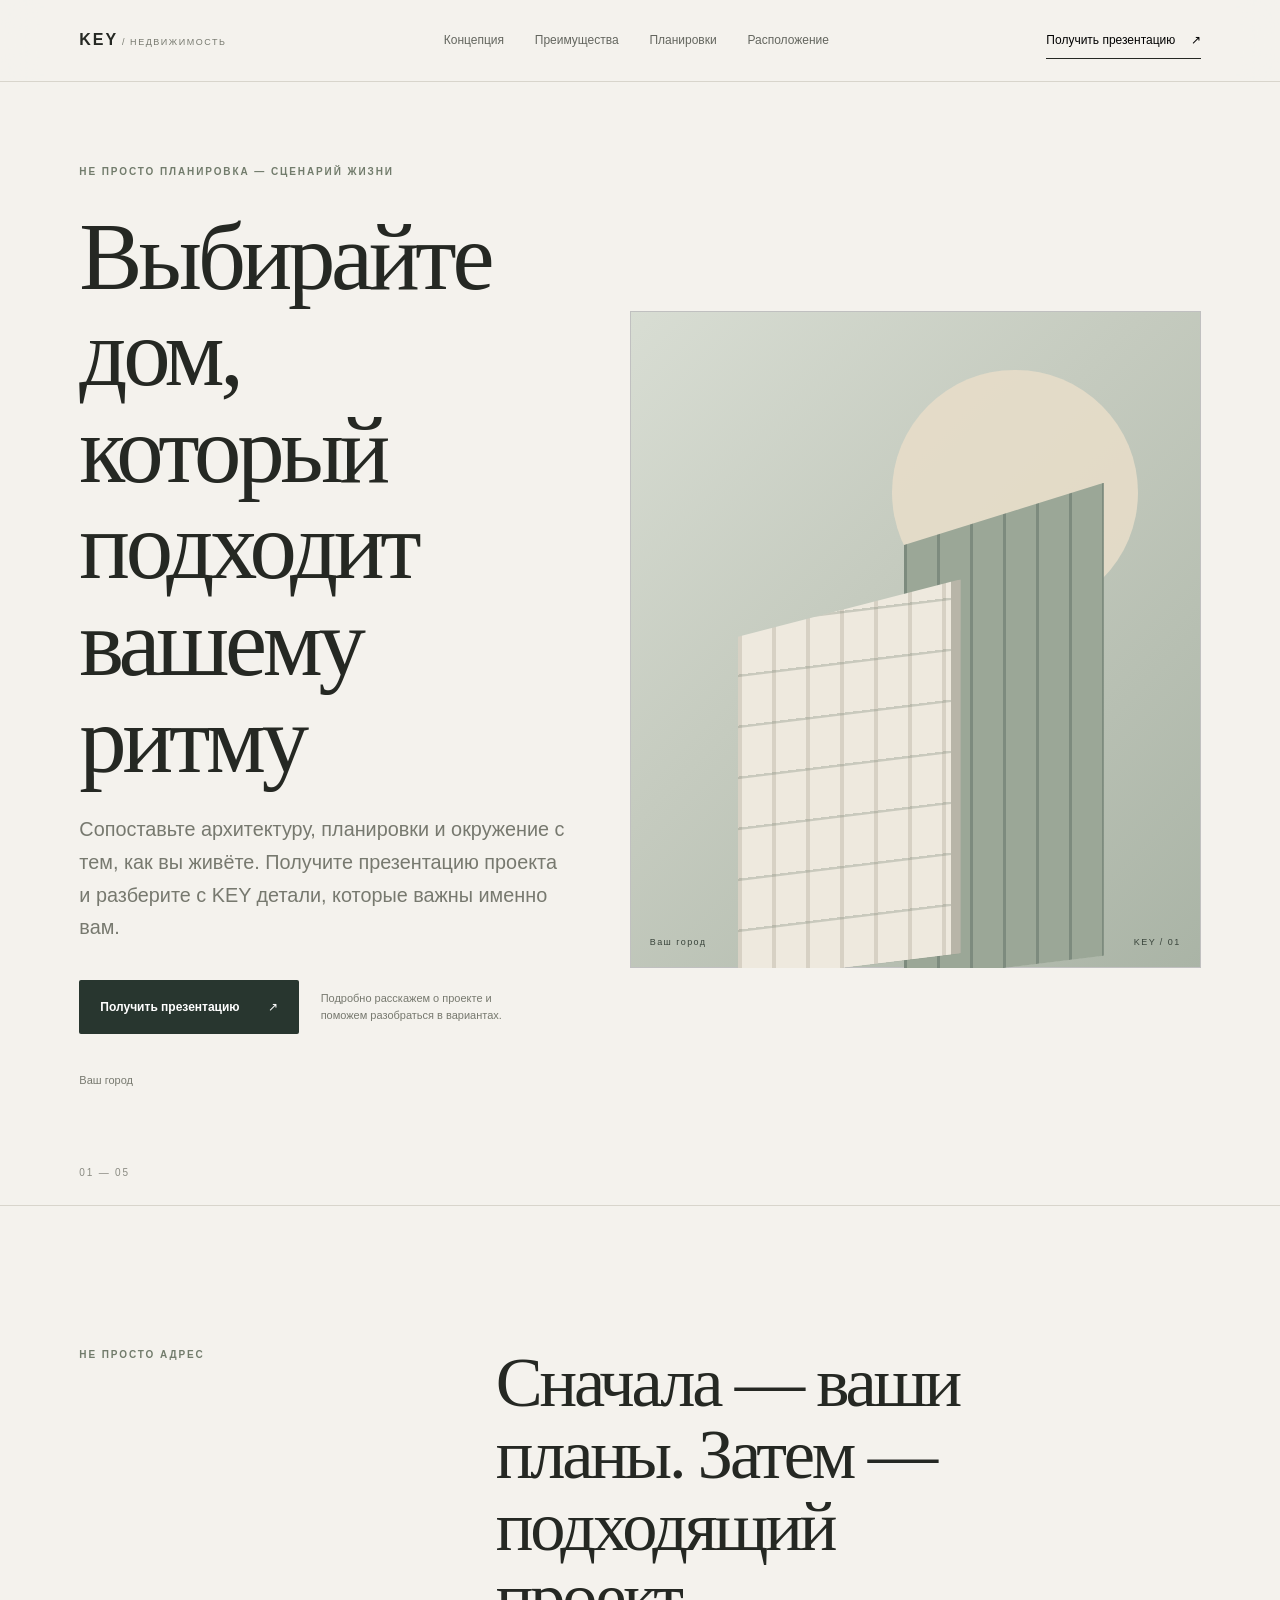
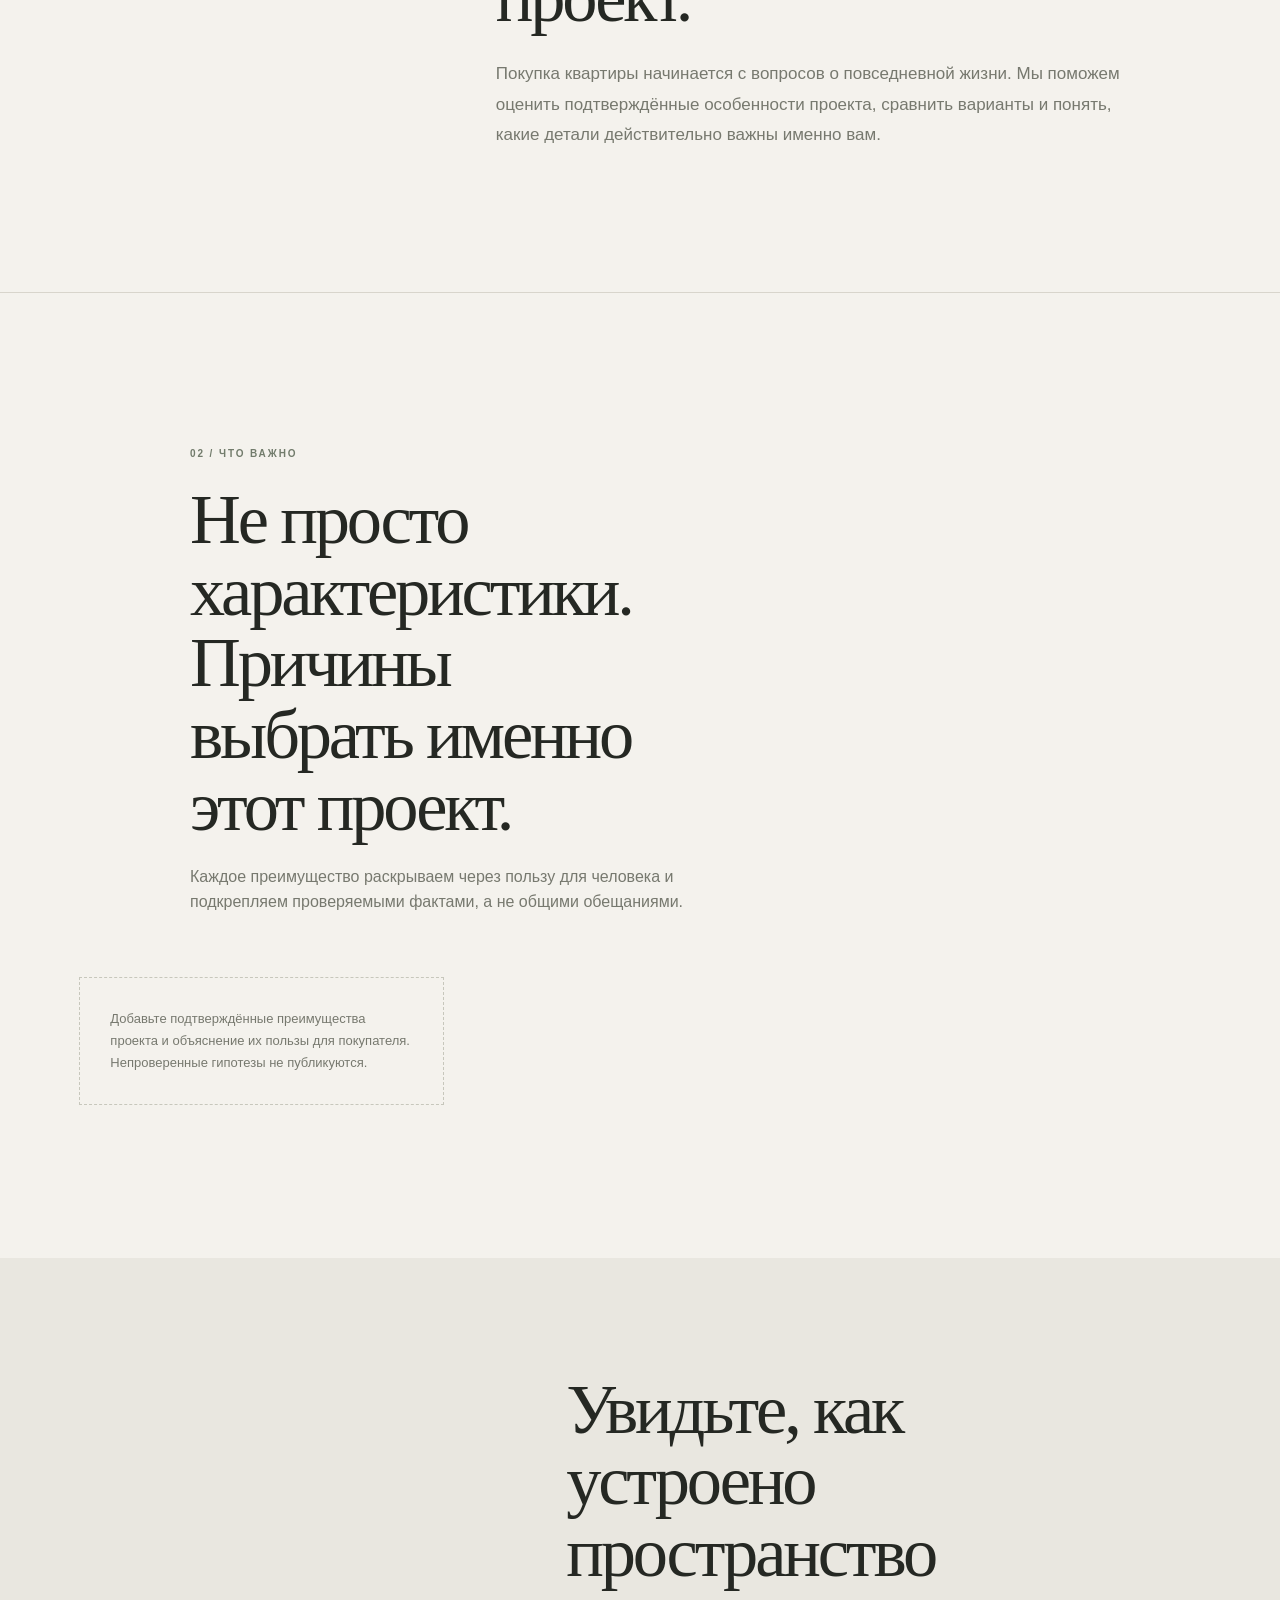
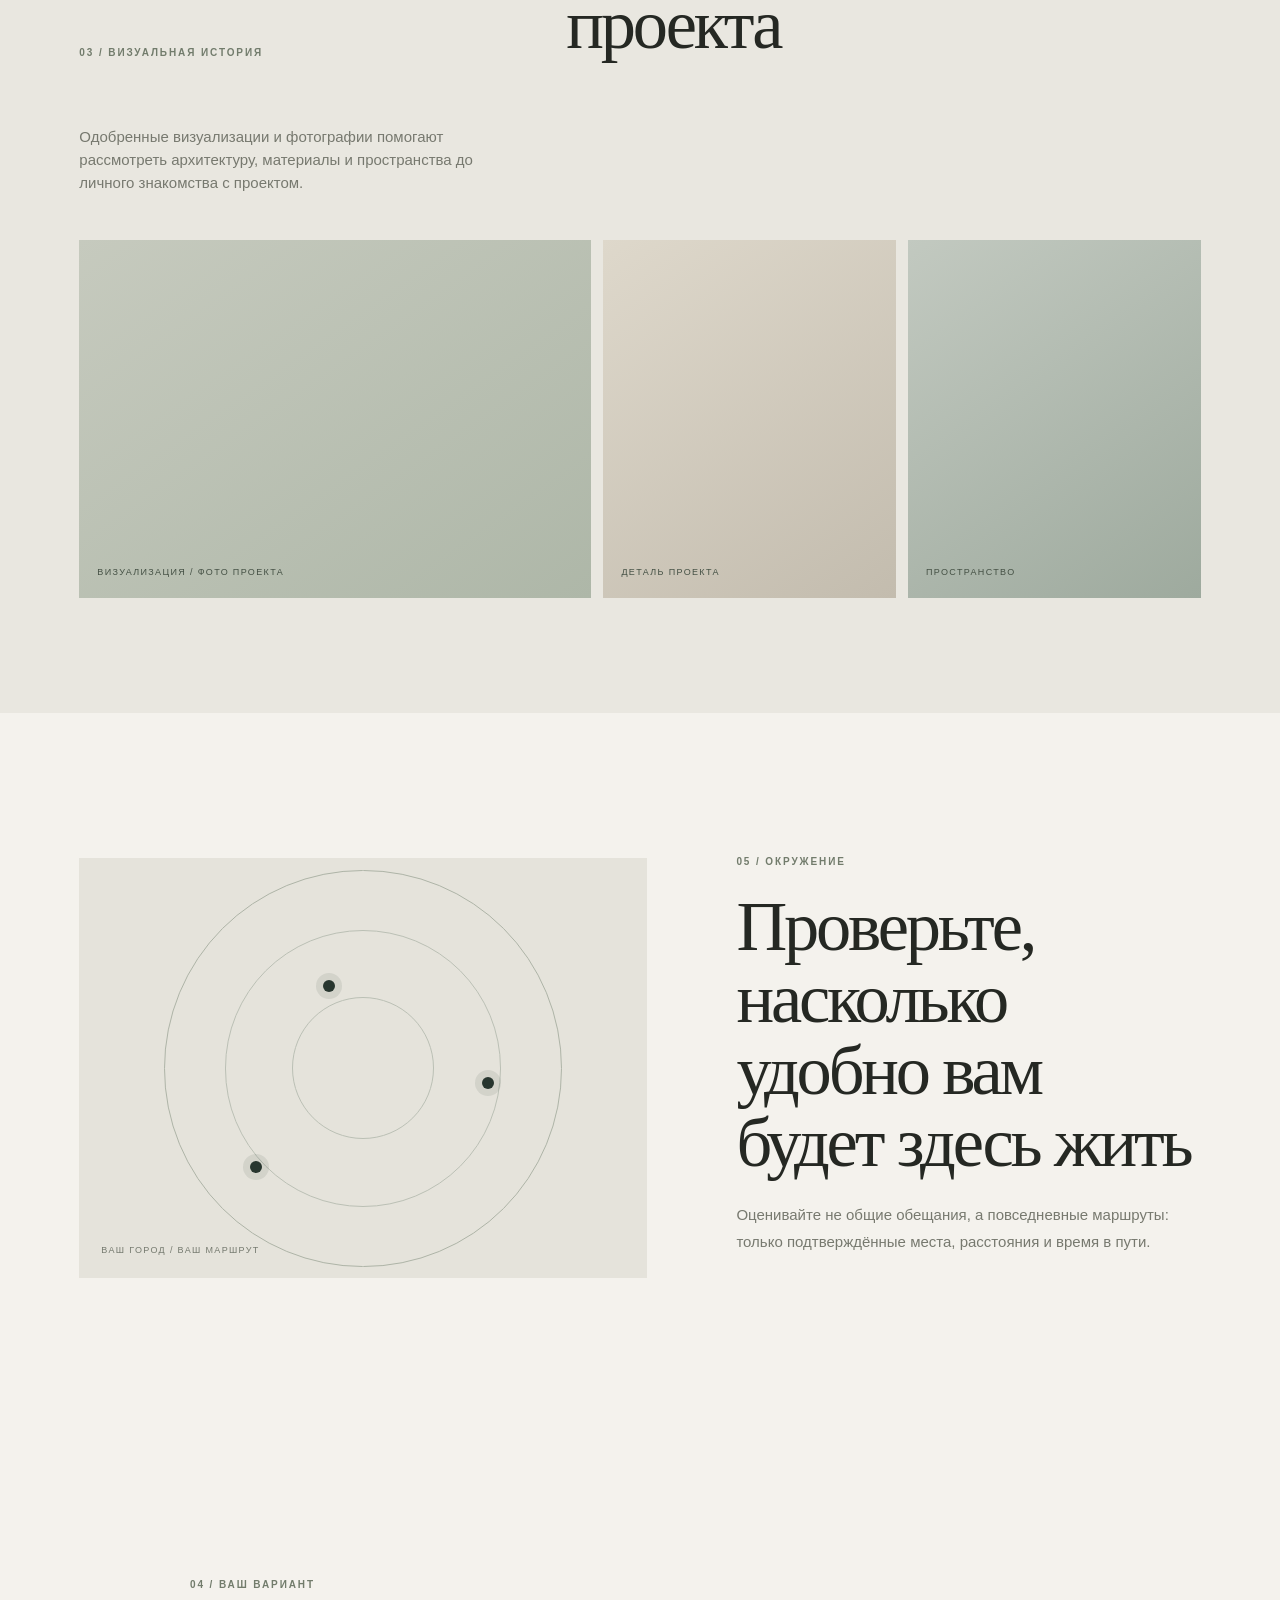
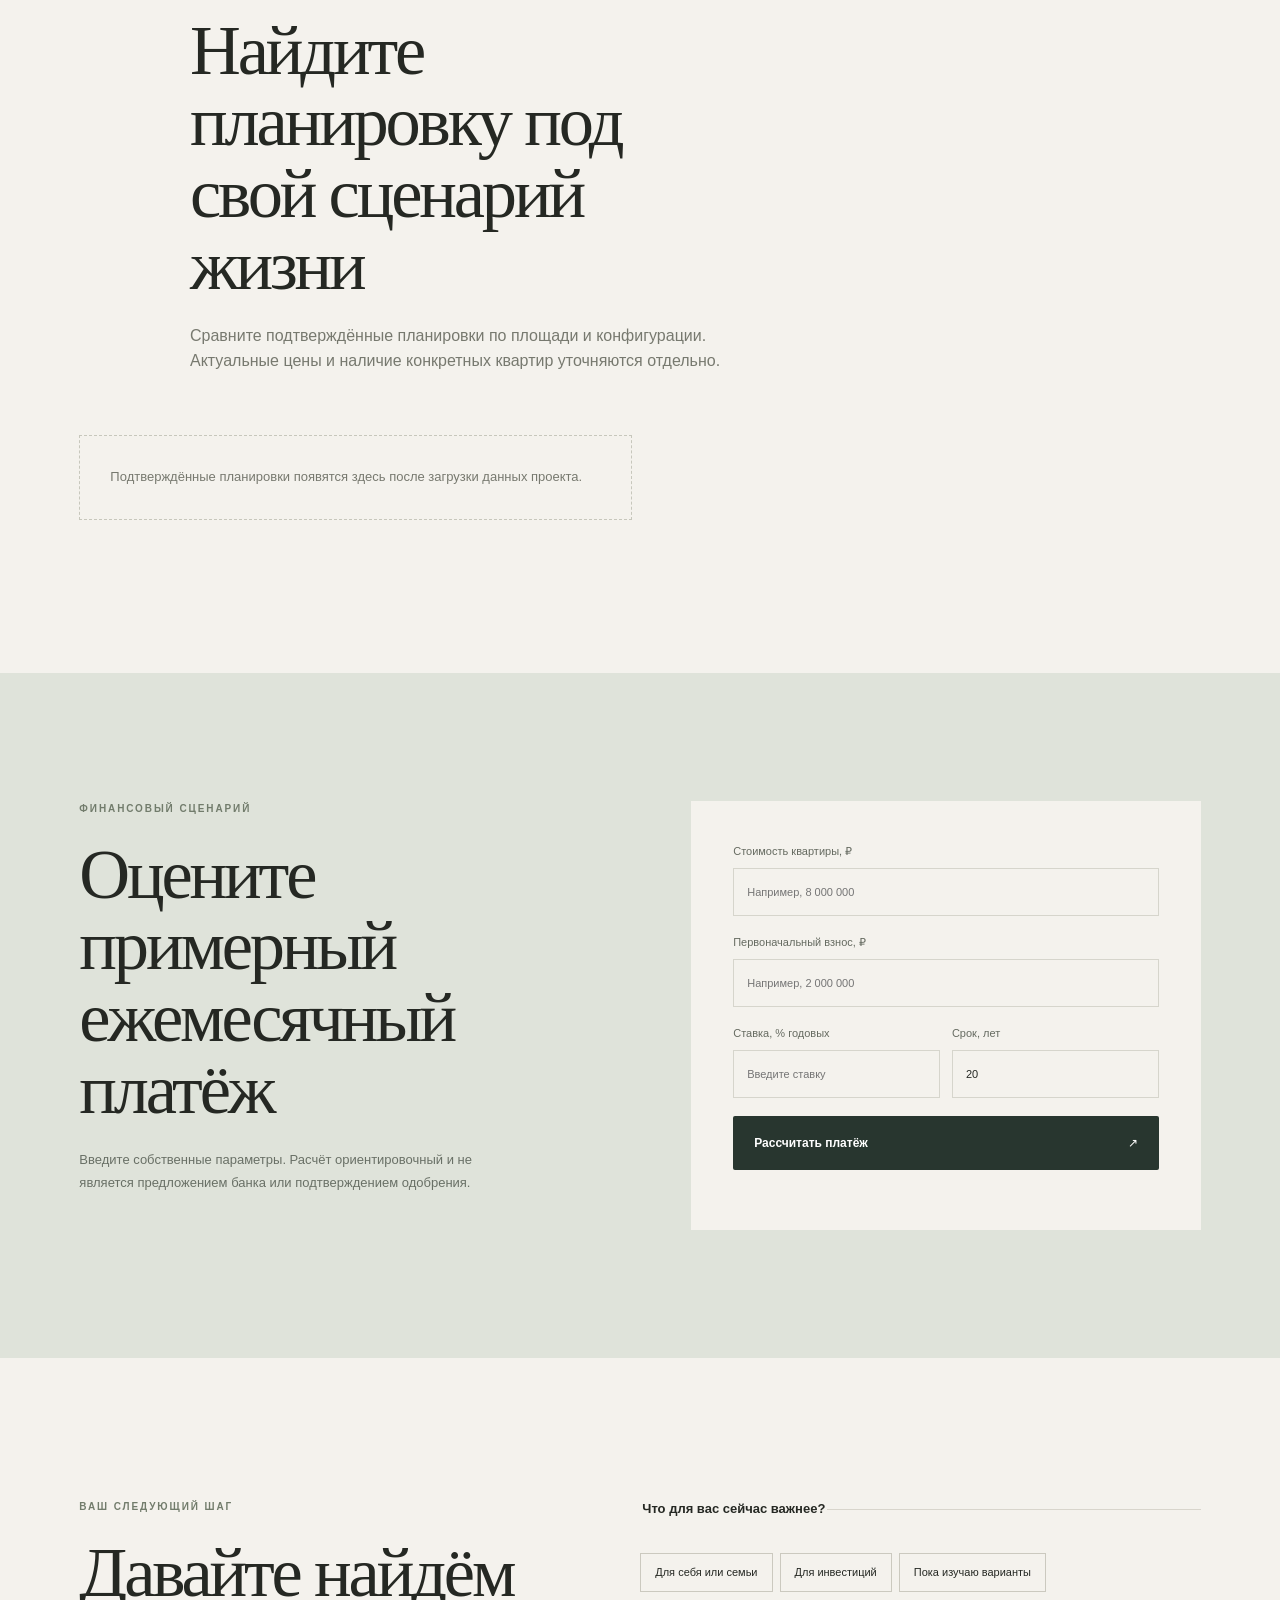
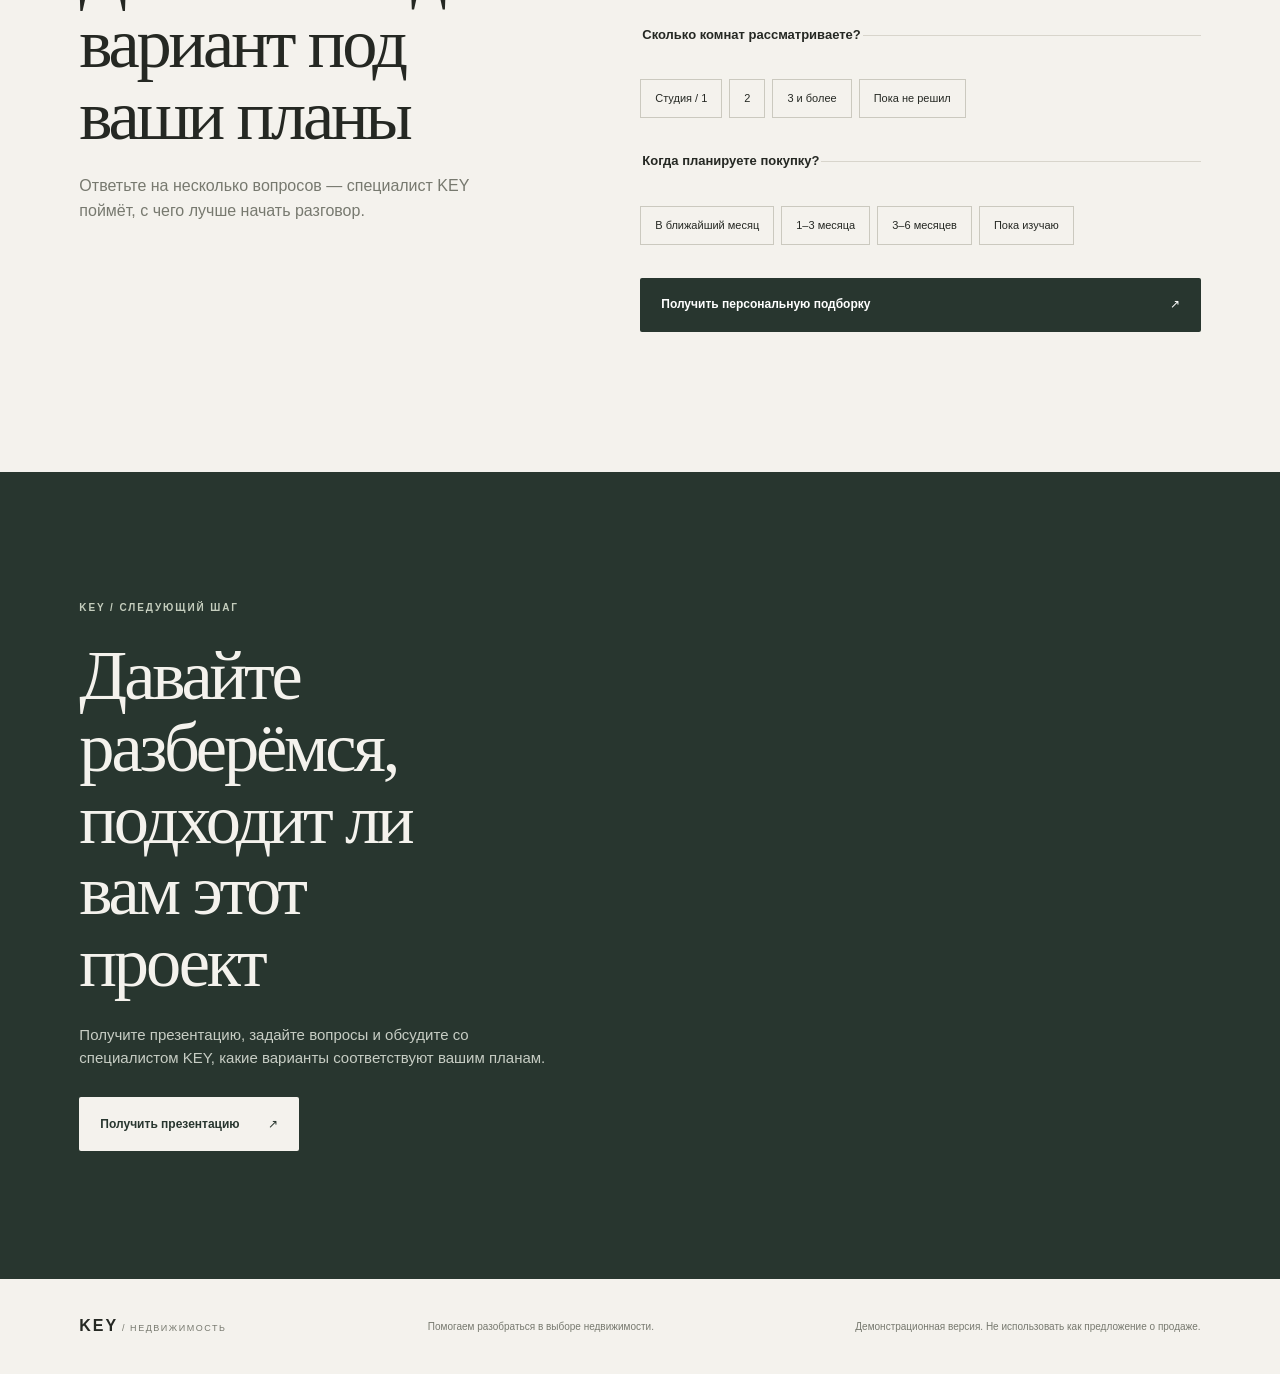
==== landing/runtime/index.html @ 3bac2f6f "feat(runtime): declare default hero composition" ====
<!doctype html>
<html lang="ru">
<head>
  <meta charset="utf-8">
  <meta name="viewport" content="width=device-width,initial-scale=1,viewport-fit=cover">
  <meta name="theme-color" content="#f4f2ed">
  <meta name="robots" content="noindex,nofollow">
  <title>KEY — презентация жилого комплекса</title>
  <link rel="stylesheet" href="./styles.css">
</head>
<body>
  <header class="site-header">
    <a class="wordmark" href="#top" aria-label="KEY — в начало">KEY<span> / НЕДВИЖИМОСТЬ</span></a>
    <nav class="desktop-nav" aria-label="Навигация по странице">
      <a href="#concept">Концепция</a><a href="#advantages">Преимущества</a><a href="#apartments">Планировки</a><a href="#location">Расположение</a>
    </nav>
    <button class="header-action" type="button" data-open-offer="presentation">Получить презентацию <span>↗</span></button>
    <button class="menu-toggle" type="button" aria-label="Открыть меню" aria-expanded="false">☰</button>
  </header>

  <main id="top">
    <section class="hero section-shell" id="hero" data-layout="split" aria-labelledby="hero-title">
      <div class="hero-copy">
        <p class="eyebrow" id="hero-kicker">НОВАЯ ГЛАВА ВАШЕЙ ИСТОРИИ</p>
        <h1 id="hero-title">Место, которое постепенно становится вашим</h1>
        <p class="hero-lead" id="hero-lead">Узнайте, чем может быть интересен этот жилой проект — и подходит ли он именно вам.</p>
        <div class="hero-action-wrap">
          <button class="button button-dark" type="button" data-open-offer="presentation">Получить презентацию <span>↗</span></button>
          <p class="microcopy" id="hero-note">Подробно расскажем о проекте и поможем разобраться в вариантах.</p>
        </div>
        <div class="hero-meta" id="hero-meta" hidden></div>
      </div>
      <div class="hero-art" role="img" aria-label="Абстрактная архитектурная композиция">
        <img id="hero-media" class="hero-media" alt="" hidden><div class="art-sun"></div><div class="art-building art-building-back"></div><div class="art-building art-building-front"></div>
        <div class="art-caption"><span id="art-caption">АРХИТЕКТУРА · ПРОСТРАНСТВО · ВАШ РИТМ</span><span>KEY / 01</span></div>
      </div>
      <span class="hero-index">01 — 05</span>
    </section>

    <section class="intro-band section-shell" id="concept">
      <p class="eyebrow">НЕ ПРОСТО АДРЕС</p>
      <div><h2 id="concept-title">Важно не только, где жить. Важно — как.</h2><p id="concept-copy">Мы собрали главное о проекте, чтобы вы могли оценить его не по набору характеристик, а через собственные планы, привычки и представление о комфорте.</p></div>
    </section>

    <section class="editorial-section section-shell" id="advantages">
      <div class="section-heading"><p class="eyebrow">02 / ЧТО ВАЖНО</p><h2 id="advantages-title">Детали, из которых складывается ощущение дома</h2><p id="advantages-intro">Сильные стороны проекта раскрываются через конкретные особенности — и то, что они дают в повседневной жизни.</p></div>
      <div class="advantage-grid" id="advantage-grid"></div>
    </section>

    <section class="visual-story section-shell" id="visual-story">
      <div class="visual-story-copy"><p class="eyebrow">03 / ВИЗУАЛЬНАЯ ИСТОРИЯ</p><h2 id="visual-title">Сначала почувствовать. Потом рассмотреть.</h2><p id="visual-copy">Архитектура, материалы и пространства проекта — в деталях, которые помогают представить будущую жизнь.</p></div>
      <div class="visual-grid" id="visual-grid"><div class="visual-placeholder visual-large"><span>ВИЗУАЛИЗАЦИЯ / ФОТО ПРОЕКТА</span></div><div class="visual-placeholder"><span>ДЕТАЛЬ ПРОЕКТА</span></div><div class="visual-placeholder"><span>ПРОСТРАНСТВО</span></div></div>
    </section>

    <section class="apartments-section section-shell" id="apartments">
      <div class="section-heading"><p class="eyebrow">04 / ВАШ ВАРИАНТ</p><h2 id="apartments-title">Планировка должна подходить вашему сценарию жизни</h2><p id="apartments-intro">Посмотрите доступные варианты, а если нужные параметры пока не определены — мы поможем сузить выбор.</p></div>
      <div class="plan-grid" id="plan-grid"><div class="empty-state">Подтверждённые планировки появятся здесь после загрузки данных проекта.</div></div>
    </section>

    <section class="location-section section-shell" id="location">
      <div class="location-art"><div class="map-orbit"></div><div class="map-point point-a"></div><div class="map-point point-b"></div><div class="map-point point-c"></div><span>ВАШ ГОРОД / ВАШ МАРШРУТ</span></div>
      <div class="location-copy"><p class="eyebrow">05 / ОКРУЖЕНИЕ</p><h2 id="location-title">Посмотрите на проект в контексте вашей жизни</h2><p id="location-copy">Расположение — это ежедневные маршруты, привычные места и время, которое остаётся на важное.</p><ul id="location-list" class="location-list"></ul></div>
    </section>

    <section class="calculator-section section-shell" id="calculator">
      <div class="calculator-copy"><p class="eyebrow">ФИНАНСОВЫЙ СЦЕНАРИЙ</p><h2>Оцените примерный ежемесячный платёж</h2><p>Введите собственные параметры. Расчёт ориентировочный и не является предложением банка или подтверждением одобрения.</p></div>
      <form class="calculator" id="mortgage-calculator">
        <label>Стоимость квартиры, ₽<input name="price" type="number" min="1" step="any" placeholder="Например, 8 000 000" required></label>
        <label>Первоначальный взнос, ₽<input name="downPayment" type="number" min="0" step="any" placeholder="Например, 2 000 000" required></label>
        <div class="calculator-row"><label>Ставка, % годовых<input name="rate" type="number" min="0" max="100" step="0.1" placeholder="Введите ставку" required></label><label>Срок, лет<input name="years" type="number" min="1" max="40" step="1" value="20" required></label></div>
        <button class="button button-dark" type="submit">Рассчитать платёж <span>↗</span></button>
        <output id="payment-result" class="payment-result" aria-live="polite"></output>
      </form>
    </section>

    <section class="selection-section section-shell" id="selection">
      <div class="selection-copy"><p class="eyebrow">ВАШ СЛЕДУЮЩИЙ ШАГ</p><h2 id="selection-title">Давайте найдём вариант под ваши планы</h2><p id="selection-copy">Ответьте на несколько вопросов — специалист KEY поймёт, с чего лучше начать разговор.</p></div>
      <form class="selection-form" id="selection-form">
        <fieldset><legend>Что для вас сейчас важнее?</legend><label class="choice"><input type="radio" name="goal" value="Для себя или семьи" required><span>Для себя или семьи</span></label><label class="choice"><input type="radio" name="goal" value="Для инвестиций"><span>Для инвестиций</span></label><label class="choice"><input type="radio" name="goal" value="Пока изучаю варианты"><span>Пока изучаю варианты</span></label></fieldset>
        <fieldset><legend>Сколько комнат рассматриваете?</legend><label class="choice"><input type="radio" name="rooms" value="Студия или 1"><span>Студия / 1</span></label><label class="choice"><input type="radio" name="rooms" value="2"><span>2</span></label><label class="choice"><input type="radio" name="rooms" value="3 и более"><span>3 и более</span></label><label class="choice"><input type="radio" name="rooms" value="Пока не решил"><span>Пока не решил</span></label></fieldset>
        <fieldset><legend>Когда планируете покупку?</legend><label class="choice"><input type="radio" name="timing" value="В ближайший месяц" required><span>В ближайший месяц</span></label><label class="choice"><input type="radio" name="timing" value="В течение 1–3 месяцев"><span>1–3 месяца</span></label><label class="choice"><input type="radio" name="timing" value="В течение 3–6 месяцев"><span>3–6 месяцев</span></label><label class="choice"><input type="radio" name="timing" value="Пока изучаю рынок"><span>Пока изучаю</span></label></fieldset>
        <button class="button button-dark" type="submit">Получить персональную подборку <span>↗</span></button>
      </form>
    </section>

    <section class="closing-section section-shell" id="closing">
      <p class="eyebrow">KEY / СЛЕДУЮЩИЙ ШАГ</p><h2 id="closing-title">Хороший выбор начинается с правильных вопросов</h2><p id="closing-copy">Получите презентацию проекта и обсудите с нами, насколько он соответствует вашим планам.</p>
      <button class="button button-light" type="button" data-open-offer="presentation">Получить презентацию <span>↗</span></button>
    </section>
  </main>

  <footer class="site-footer"><a class="wordmark" href="#top">KEY<span> / НЕДВИЖИМОСТЬ</span></a><p>Помогаем разобраться в выборе недвижимости.</p><span id="footer-project">Информация о проекте требует проверки перед публикацией.</span></footer>

  <dialog class="lead-dialog" id="lead-dialog" aria-labelledby="dialog-title">
    <form method="dialog" class="dialog-close-form"><button class="icon-close" aria-label="Закрыть">×</button></form>
    <div class="dialog-content"><p class="eyebrow">СЛЕДУЮЩИЙ ШАГ С KEY</p><h2 id="dialog-title">Получить презентацию</h2><p id="dialog-description">Оставьте контакт — специалист свяжется с вами и расскажет о проекте.</p><div id="dialog-context" class="dialog-context" hidden></div>
      <form id="lead-form" class="lead-form">
        <label>Как к вам обращаться<input name="name" autocomplete="name" required maxlength="100" placeholder="Ваше имя"></label>
        <label>Телефон<input name="phone" type="tel" autocomplete="tel" required maxlength="32" placeholder="+7 ___ ___-__-__"></label>
        <label class="consent"><input type="checkbox" name="consent" required><span>Согласен(на) на обработку персональных данных в соответствии с <a id="privacy-link" href="#" target="_blank" rel="noopener">политикой конфиденциальности</a>.</span></label>
        <button class="button button-dark" type="submit" id="lead-submit">Отправить запрос <span>↗</span></button>
        <p class="form-status" id="form-status" role="status" aria-live="polite">Демонстрационный режим: endpoint отправки не настроен.</p>
      </form>
    </div>
  </dialog>
  <script src="./project.config.js"></script>
  <script type="module" src="./app.js"></script>
</body>
</html>
---- landing/runtime/styles.css ----
:root{--paper:#f4f2ed;--paper-deep:#e9e6de;--ink:#252823;--muted:#77796f;--line:#d8d5cc;--forest:#28362f;--sage:#aeb8a7;--accent:#b7a98f;--gutter:clamp(22px,6.2vw,104px);font-family:'DM Sans',Arial,sans-serif;color:var(--ink);background:var(--paper);font-synthesis:none;text-rendering:optimizeLegibility}
*{box-sizing:border-box;min-width:0}html{scroll-behavior:smooth;scroll-padding-top:90px}body{margin:0;background:var(--paper);line-height:1.55}button,input{font:inherit}button,a{-webkit-tap-highlight-color:transparent}a{color:inherit;text-decoration:none}button{cursor:pointer}img{display:block;max-width:100%}h1,h2,h3{font-family:'Playfair Display',Georgia,serif;font-weight:400;letter-spacing:-.045em;line-height:1.02;margin:0}h1{font-size:clamp(52px,7.4vw,112px);max-width:10ch}h2{font-size:clamp(39px,5.5vw,76px);max-width:13ch}p{margin:0}.site-header{height:82px;padding:0 var(--gutter);display:flex;align-items:center;justify-content:space-between;border-bottom:1px solid var(--line);position:sticky;top:0;z-index:20;background:#f4f2edeb;backdrop-filter:blur(18px)}.wordmark{font-weight:700;letter-spacing:.12em;font-size:16px}.wordmark span{font-size:9px;letter-spacing:.17em;color:var(--muted);font-weight:500}.desktop-nav{display:flex;gap:clamp(15px,2.4vw,36px);font-size:12px;color:#64665f}.desktop-nav a:hover{color:var(--ink)}.header-action{background:none;border:0;border-bottom:1px solid var(--ink);padding:9px 0;font-size:12px}.header-action span{margin-left:12px}.menu-toggle{display:none;border:0;background:none;font-size:23px}.section-shell{padding-left:var(--gutter);padding-right:var(--gutter)}.hero{min-height:calc(100svh - 82px);padding-top:clamp(54px,8vh,110px);padding-bottom:clamp(60px,9vh,110px);display:grid;grid-template-columns:minmax(0,.92fr) minmax(380px,1.08fr);gap:5vw;align-items:center;position:relative}.hero-copy{padding:10px 0 35px}.eyebrow{font-size:10px;letter-spacing:.19em;font-weight:700;color:#727c6c;text-transform:uppercase}.hero h1{margin:29px 0 25px}.hero-lead{max-width:510px;color:var(--muted);font-size:clamp(16px,1.55vw,20px);line-height:1.65}.hero-action-wrap{margin-top:36px;display:flex;align-items:center;gap:22px;flex-wrap:wrap}.button{display:inline-flex;align-items:center;justify-content:space-between;gap:28px;min-height:54px;padding:15px 20px;border:1px solid transparent;border-radius:2px;font-size:12px;font-weight:600;transition:transform .22s ease,background .22s ease,box-shadow .22s ease}.button:hover{transform:translateY(-2px)}.button:active{transform:translateY(0) scale(.985)}.button-dark{background:var(--forest);color:#fff}.button-dark:hover{background:#3a4a40;box-shadow:0 10px 28px #28362f22}.button-light{background:var(--paper);color:var(--forest)}.button-outline{background:transparent;border-color:#b7b9af;color:var(--ink)}.microcopy{font-size:11px;color:var(--muted);max-width:190px}.hero-meta{display:flex;gap:18px;margin-top:38px;font-size:11px;color:var(--muted)}.hero-index{position:absolute;bottom:25px;left:var(--gutter);font-size:10px;letter-spacing:.18em;color:#8a8b82}.hero-art{height:min(690px,73vh);min-height:440px;position:relative;overflow:hidden;background:#d8d9d0;isolation:isolate}.hero-art:before{content:"";position:absolute;inset:0;background:linear-gradient(135deg,#d8ddd3 0%,#c5cbbf 42%,#aab4a6 100%)}.art-sun{position:absolute;width:43%;aspect-ratio:1;border-radius:50%;background:#e7ddc9;right:11%;top:9%;opacity:.9}.art-building{position:absolute;bottom:0;transform:skewY(-7deg);box-shadow:20px 0 40px #34403622}.art-building-back{height:72%;width:35%;right:17%;background:repeating-linear-gradient(90deg,#7d8b7e 0 3px,#9ba797 3px 33px);clip-path:polygon(0 8%,100% 0,100% 100%,0 100%)}.art-building-front{height:57%;width:39%;right:42%;background:repeating-linear-gradient(90deg,#d7d1c4 0 4px,#eee9de 4px 34px);clip-path:polygon(0 8%,100% 0,100% 100%,0 100%);border-right:10px solid #b8b5a8}.art-building-front:after{content:"";position:absolute;inset:0;background:repeating-linear-gradient(0deg,transparent 0 48px,#7f8a7b55 49px 51px)}.art-caption{position:absolute;bottom:18px;left:20px;right:20px;display:flex;justify-content:space-between;font-size:9px;letter-spacing:.16em;color:#39443b}.intro-band{padding-top:clamp(75px,11vw,150px);padding-bottom:clamp(75px,11vw,150px);display:grid;grid-template-columns:1fr 2fr;gap:5vw;border-top:1px solid var(--line);border-bottom:1px solid var(--line)}.intro-band h2{max-width:14ch}.intro-band p:not(.eyebrow){max-width:650px;color:var(--muted);font-size:17px;line-height:1.8;margin-top:25px}.editorial-section,.apartments-section{padding-top:clamp(90px,12vw,165px);padding-bottom:clamp(90px,12vw,165px)}.section-heading{max-width:900px;margin:0 auto 62px}.section-heading h2{margin:22px 0}.section-heading>p:last-child{max-width:580px;color:var(--muted);font-size:16px}.advantage-grid{display:grid;grid-template-columns:repeat(3,minmax(0,1fr));gap:14px}.advantage-card{background:var(--paper-deep);padding:30px;min-height:250px;display:flex;flex-direction:column;align-items:flex-start}.card-index{font-size:10px;color:#82877a;letter-spacing:.15em}.advantage-card h3{font-size:29px;margin:38px 0 14px}.advantage-card p{font-size:13px;color:#65695f;line-height:1.7}.advantage-card small{margin-top:auto;padding-top:18px;font-size:10px;color:#85877e}.empty-state{padding:30px;border:1px dashed #c7c7bc;color:var(--muted);font-size:13px;line-height:1.7}.visual-story{padding-top:clamp(75px,9vw,125px);padding-bottom:clamp(75px,9vw,125px);background:#e9e7e0}.visual-story-copy{display:grid;grid-template-columns:1fr 1.5fr;gap:5vw;align-items:end;margin-bottom:45px}.visual-story-copy h2{max-width:12ch}.visual-story-copy>p:last-child{max-width:450px;color:var(--muted);font-size:15px}.visual-grid{display:grid;grid-template-columns:1.4fr .8fr .8fr;grid-template-rows:clamp(180px,28vw,380px);gap:12px}.visual-placeholder{background:linear-gradient(145deg,#c6cabe,#aeb7a8);display:flex;align-items:flex-end;padding:18px;color:#445044;font-size:9px;letter-spacing:.15em}.visual-placeholder:nth-child(2){background:linear-gradient(145deg,#ded8cb,#c3bcae)}.visual-placeholder:nth-child(3){background:linear-gradient(145deg,#c2c9c0,#9eaa9e)}.media-tile{position:relative;margin:0;overflow:hidden;background:#d7d8d0;min-height:180px}.media-tile-main{grid-row:span 1}.media-tile img{width:100%;height:100%;object-fit:cover}.media-tile figcaption{position:absolute;bottom:12px;left:14px;color:#fff;font-size:9px;letter-spacing:.1em;text-shadow:0 1px 8px #0008}.plan-grid{display:grid;grid-template-columns:repeat(2,minmax(0,1fr));gap:16px}.plan-card{background:#e9e7e0;display:grid;grid-template-columns:minmax(0,1fr) minmax(0,.9fr);min-height:270px}.plan-card>img{width:100%;height:100%;min-height:260px;object-fit:contain;background:#f8f7f3;padding:20px}.plan-card-copy{padding:26px;display:flex;flex-direction:column;align-items:flex-start}.plan-card h3{font-size:28px;margin:18px 0 10px}.plan-card p{color:var(--muted);font-size:12px;margin-bottom:20px}.plan-card .button{margin-top:auto}.location-section{padding-top:clamp(85px,11vw,145px);padding-bottom:clamp(85px,11vw,145px);display:grid;grid-template-columns:1.1fr .9fr;gap:7vw;align-items:center}.location-art{min-height:420px;background:#e5e3db;position:relative;overflow:hidden;display:grid;place-items:center}.map-orbit{width:70%;aspect-ratio:1;border:1px solid #aeb4a7;border-radius:50%;position:relative}.map-orbit:before,.map-orbit:after{content:"";position:absolute;inset:15%;border:1px solid #bbc0b5;border-radius:50%}.map-orbit:after{inset:32%}.map-point{position:absolute;width:12px;height:12px;border-radius:50%;background:var(--forest);box-shadow:0 0 0 7px #28362f18}.point-a{top:29%;left:43%}.point-b{top:52%;right:27%}.point-c{bottom:25%;left:30%}.location-art>span{position:absolute;bottom:20px;left:22px;font-size:9px;letter-spacing:.15em;color:#74796e}.location-copy h2{margin:22px 0}.location-copy>p:not(.eyebrow){color:var(--muted);font-size:15px;line-height:1.8}.location-list{list-style:none;padding:0;margin:28px 0 0}.location-list li{display:flex;justify-content:space-between;gap:18px;padding:14px 0;border-top:1px solid var(--line);font-size:12px}.location-list span{color:var(--muted);text-align:right}.calculator-section{padding-top:clamp(80px,10vw,130px);padding-bottom:clamp(80px,10vw,130px);background:#dfe3da;display:grid;grid-template-columns:1fr 1fr;gap:8vw;align-items:start}.calculator-copy h2{margin:22px 0}.calculator-copy>p:last-child{max-width:440px;color:#697066;font-size:13px;line-height:1.8}.calculator{background:#f4f2ed;padding:clamp(22px,4vw,42px);display:grid;gap:18px}.calculator label,.lead-form>label{display:grid;gap:8px;font-size:11px;color:#656a60}.calculator input,.lead-form input:not([type=checkbox]){width:100%;height:48px;border:1px solid #d6d5cc;background:transparent;padding:0 13px;color:var(--ink);border-radius:0;outline:none}.calculator input:focus,.lead-form input:focus{border-color:#53664f;box-shadow:0 0 0 2px #53664f22}.calculator-row{display:grid;grid-template-columns:1fr 1fr;gap:12px}.payment-result{display:grid;gap:5px}.payment-result span{font-size:10px;color:var(--muted)}.payment-result strong{font:32px 'Playfair Display',Georgia,serif}.text-action{border:0;background:none;padding:0;text-align:left;text-decoration:underline;text-underline-offset:4px;font-size:11px;color:var(--forest);cursor:pointer}.selection-section{padding-top:clamp(85px,11vw,145px);padding-bottom:clamp(85px,11vw,145px);display:grid;grid-template-columns:.9fr 1.1fr;gap:8vw}.selection-copy h2{margin:22px 0}.selection-copy>p:last-child{color:var(--muted);max-width:400px}.selection-form{display:grid;gap:25px}.selection-form fieldset{border:0;border-top:1px solid var(--line);padding:20px 0 0;margin:0}.selection-form legend{font-size:13px;font-weight:600;margin-bottom:14px}.choice{display:inline-flex;margin:0 7px 8px 0;cursor:pointer}.choice input{position:absolute;opacity:0;pointer-events:none}.choice span{display:block;padding:10px 14px;border:1px solid #cbc9bf;font-size:11px}.choice input:checked+span{background:var(--forest);border-color:var(--forest);color:#fff}.choice input:focus-visible+span{outline:3px solid #78866e;outline-offset:3px}.closing-section{padding-top:clamp(75px,10vw,135px);padding-bottom:clamp(75px,10vw,135px);background:var(--forest);color:#f4f2ed}.closing-section h2{max-width:12ch;margin:24px 0}.closing-section>p:not(.eyebrow){max-width:470px;color:#c7cdc4;font-size:15px;margin-bottom:28px}.closing-section .eyebrow{color:#c4cdbd}.site-footer{padding:35px var(--gutter);display:flex;justify-content:space-between;align-items:center;gap:18px;flex-wrap:wrap}.site-footer p,.site-footer>span{font-size:10px;color:var(--muted)}.lead-dialog{width:min(520px,calc(100% - 28px));max-height:min(92svh,850px);overflow:auto;border:0;padding:0;background:var(--paper);color:var(--ink);box-shadow:0 24px 90px #1115}.lead-dialog::backdrop{background:#1d241f99;backdrop-filter:blur(5px)}.dialog-close-form{display:flex;justify-content:flex-end;padding:14px 18px 0}.icon-close{border:0;background:none;font-size:28px;color:var(--ink)}.dialog-content{padding:12px clamp(24px,5vw,42px) 40px}.dialog-content h2{font-size:42px;margin:18px 0}.dialog-content>p:not(.eyebrow){font-size:13px;color:var(--muted);margin-bottom:18px}.dialog-context{padding:12px;background:#e8e6df;font-size:11px;margin:15px 0}.lead-form{display:grid;gap:16px}.consent{display:grid!important;grid-template-columns:18px 1fr;align-items:start;gap:10px!important;font-size:10px!important;line-height:1.5}.consent input{margin:2px 0}.consent a{text-decoration:underline}.form-status{font-size:10px;color:var(--muted);line-height:1.6}.button:focus-visible,a:focus-visible,.icon-close:focus-visible,.header-action:focus-visible{outline:3px solid #71836a;outline-offset:4px}.button:disabled{opacity:.6;cursor:wait}
@media(max-width:1000px){.hero{grid-template-columns:1fr 1fr;gap:3vw}.desktop-nav{gap:14px}.header-action{font-size:10px}.plan-card{grid-template-columns:1fr}.plan-card>img{height:220px;min-height:220px}.plan-card-copy{min-height:230px}.advantage-grid{grid-template-columns:repeat(2,minmax(0,1fr))}}
@media(max-width:720px){.site-header{height:68px}.desktop-nav{display:none;position:absolute;top:67px;left:0;right:0;padding:18px var(--gutter);background:var(--paper);border-bottom:1px solid var(--line);flex-direction:column;gap:16px}.desktop-nav.nav-open{display:flex}.header-action{margin-left:auto;margin-right:18px}.menu-toggle{display:block}.hero{min-height:auto;padding-top:52px;grid-template-columns:1fr;gap:32px}.hero-copy{padding-bottom:0}.hero h1{font-size:clamp(50px,14vw,76px);max-width:9ch}.hero-art{height:58svh;min-height:330px}.hero-action-wrap{align-items:flex-start;flex-direction:column}.hero-index{display:none}.intro-band{grid-template-columns:1fr;gap:25px}.intro-band h2{font-size:clamp(40px,11vw,58px)}.advantage-grid{grid-template-columns:1fr}.advantage-card{min-height:210px}.advantage-card h3{margin-top:25px}.visual-story-copy{grid-template-columns:1fr;gap:20px}.visual-grid{grid-template-columns:1fr 1fr;grid-template-rows:260px 170px}.visual-grid .visual-placeholder:first-child,.visual-grid .media-tile-main{grid-column:span 2}.plan-grid{grid-template-columns:1fr}.plan-card{grid-template-columns:minmax(0,.95fr) minmax(0,1.05fr)}.plan-card>img{height:100%;min-height:240px;padding:8px}.plan-card-copy{padding:18px;min-height:240px}.plan-card h3{font-size:23px}.plan-card .button{padding:12px;font-size:10px;gap:8px}.location-section{grid-template-columns:1fr;gap:35px}.location-art{min-height:310px}.calculator-section{grid-template-columns:1fr;gap:30px}.selection-section{grid-template-columns:1fr;gap:35px}.site-footer{align-items:flex-start;flex-direction:column}.header-action{font-size:0;padding:9px}.header-action span{font-size:16px;margin:0}}
@media(max-width:390px){:root{--gutter:19px}.plan-card{grid-template-columns:1fr}.plan-card>img{height:210px;min-height:210px}.plan-card-copy{min-height:210px}.calculator-row{grid-template-columns:1fr}.header-action{display:none}}
@media(prefers-reduced-motion:reduce){html{scroll-behavior:auto}*,*:before,*:after{transition-duration:.01ms!important;animation-duration:.01ms!important;scroll-behavior:auto!important}}

.hero-media{position:absolute;inset:0;width:100%;height:100%;object-fit:cover}.hero-art.has-media:before{display:none}.hero-art.has-media .art-sun,.hero-art.has-media .art-building{display:none}.hero-art.has-media .art-caption{color:#fff;text-shadow:0 1px 8px #0008;background:linear-gradient(transparent,#0005);padding:36px 20px 18px;left:0;right:0;bottom:0}.section-shell[hidden],.desktop-nav[hidden],.desktop-nav a[hidden]{display:none!important}


/* Project-level hero compositions: shared content, genuinely distinct layouts. */
.hero[data-layout="split"]{grid-template-columns:minmax(0,.92fr) minmax(380px,1.08fr)}
.hero[data-layout="editorial"]{grid-template-columns:minmax(0,1.2fr) minmax(280px,.8fr);gap:clamp(32px,7vw,110px);align-items:end}
.hero[data-layout="editorial"] .hero-copy{padding-bottom:clamp(28px,6vh,76px)}
.hero[data-layout="editorial"] h1{max-width:12ch;font-size:clamp(56px,8vw,120px)}
.hero[data-layout="editorial"] .hero-art{height:clamp(460px,66vh,720px);min-height:460px}
.hero[data-layout="fullscreen"]{min-height:calc(100svh - 82px);grid-template-columns:minmax(0,1fr);align-items:center;padding-top:clamp(70px,12vh,140px);padding-bottom:clamp(70px,12vh,140px);isolation:isolate;color:#fff}
.hero[data-layout="fullscreen"] .hero-art{position:absolute;inset:0;height:auto;min-height:0;z-index:0;background:#343b35}
.hero[data-layout="fullscreen"] .hero-art:before{background:linear-gradient(110deg,#17211bd9 0%,#17211b8c 48%,#17211b20 100%)}
.hero[data-layout="fullscreen"] .hero-art:after{content:"";position:absolute;inset:0;background:linear-gradient(0deg,#17211b55,transparent 45%)}
.hero[data-layout="fullscreen"] .hero-copy{position:relative;z-index:1;max-width:760px;padding:0 0 24px}
.hero[data-layout="fullscreen"] .hero-copy .eyebrow,.hero[data-layout="fullscreen"] .hero-meta{color:#e3e8df}
.hero[data-layout="fullscreen"] h1{max-width:10ch;font-size:clamp(58px,8.5vw,128px)}
.hero[data-layout="fullscreen"] .hero-lead,.hero[data-layout="fullscreen"] .microcopy{color:#eef0eb}
.hero[data-layout="fullscreen"] .hero-index{z-index:2;color:#e3e8df}
@media(max-width:1000px){.hero[data-layout="editorial"]{grid-template-columns:minmax(0,1.1fr) minmax(240px,.9fr);gap:3vw}.hero[data-layout="editorial"] h1{font-size:clamp(52px,7vw,86px)}}
@media(max-width:720px){.hero[data-layout="editorial"]{grid-template-columns:1fr;gap:28px}.hero[data-layout="editorial"] .hero-copy{padding-bottom:0}.hero[data-layout="editorial"] h1{font-size:clamp(50px,13vw,76px);max-width:10ch}.hero[data-layout="editorial"] .hero-art{height:58svh;min-height:330px}.hero[data-layout="fullscreen"]{min-height:calc(100svh - 68px);padding-top:52px;padding-bottom:54px;grid-template-columns:1fr;gap:24px}.hero[data-layout="fullscreen"] .hero-copy{padding:0;max-width:620px}.hero[data-layout="fullscreen"] h1{font-size:clamp(48px,12vw,76px);max-width:9ch}.hero[data-layout="fullscreen"] .hero-art{height:auto;min-height:0;inset:0}.hero[data-layout="fullscreen"] .hero-action-wrap{align-items:flex-start;flex-direction:column}}
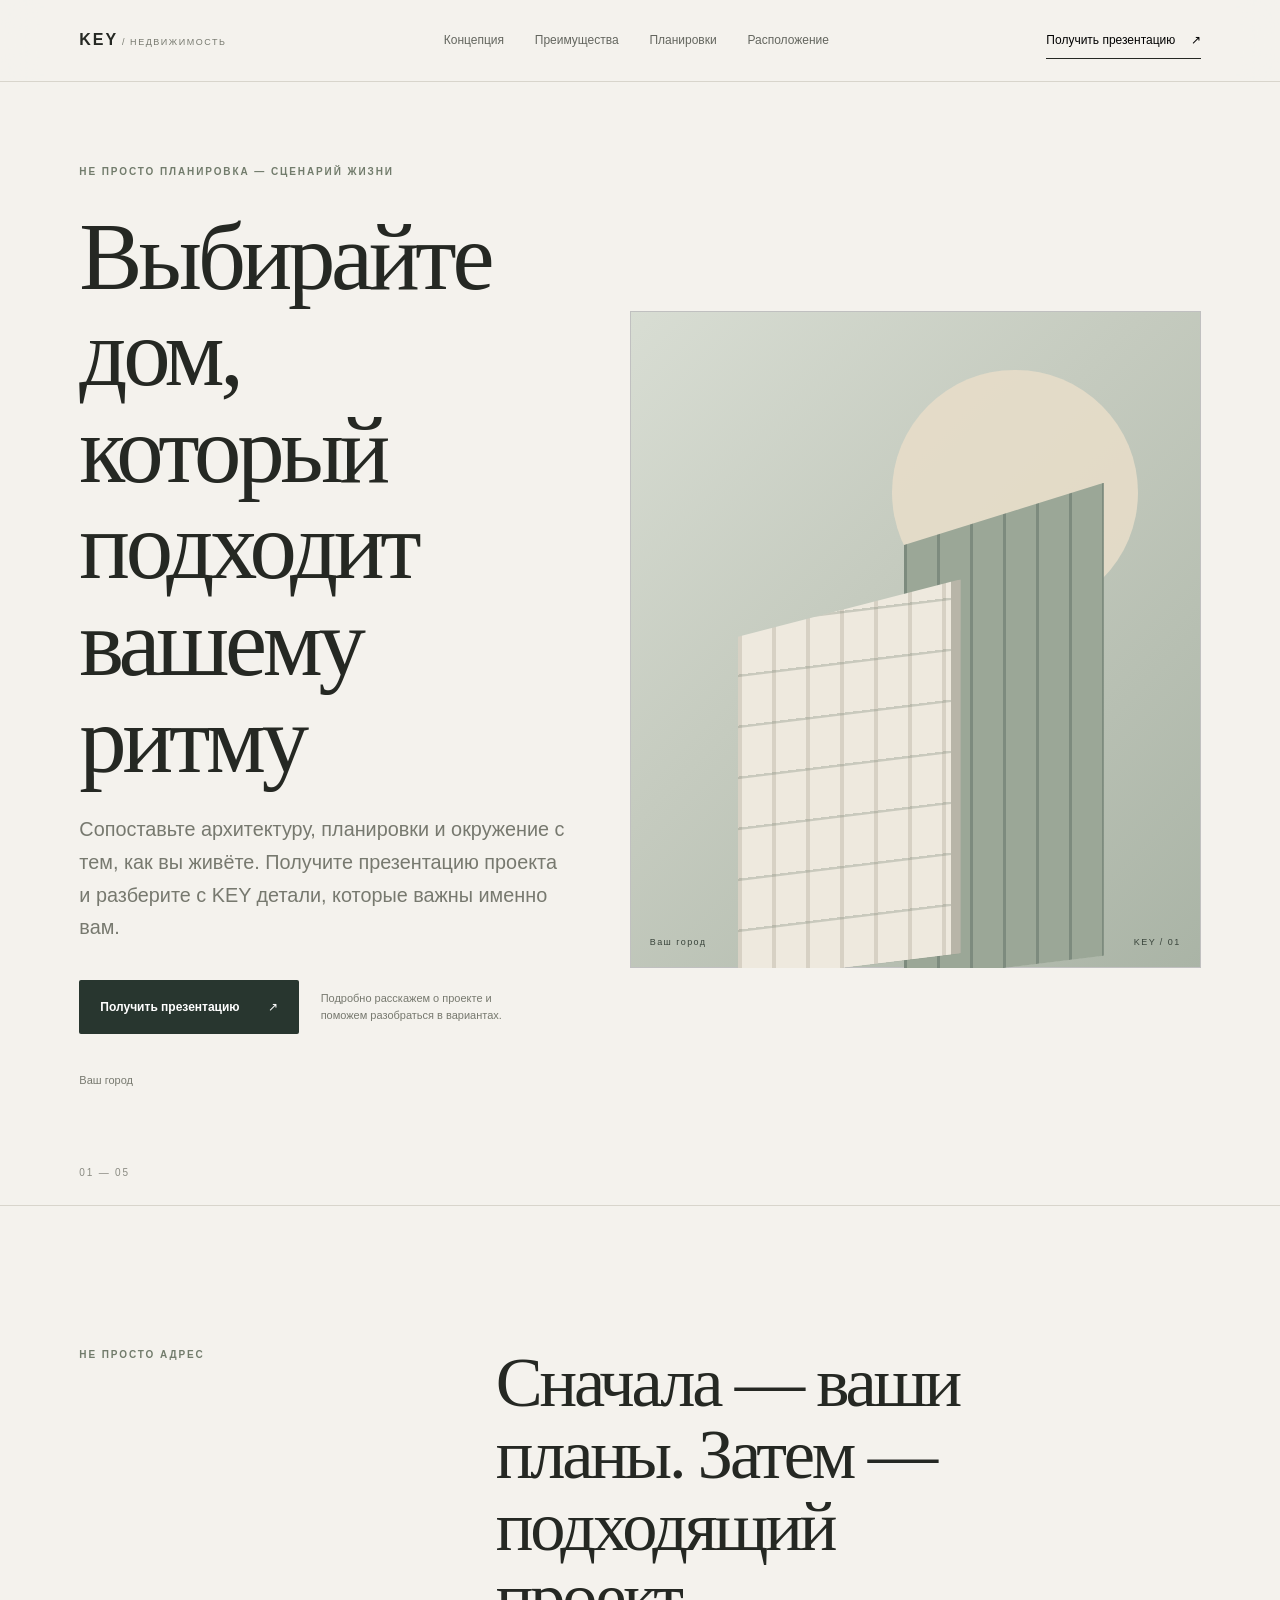
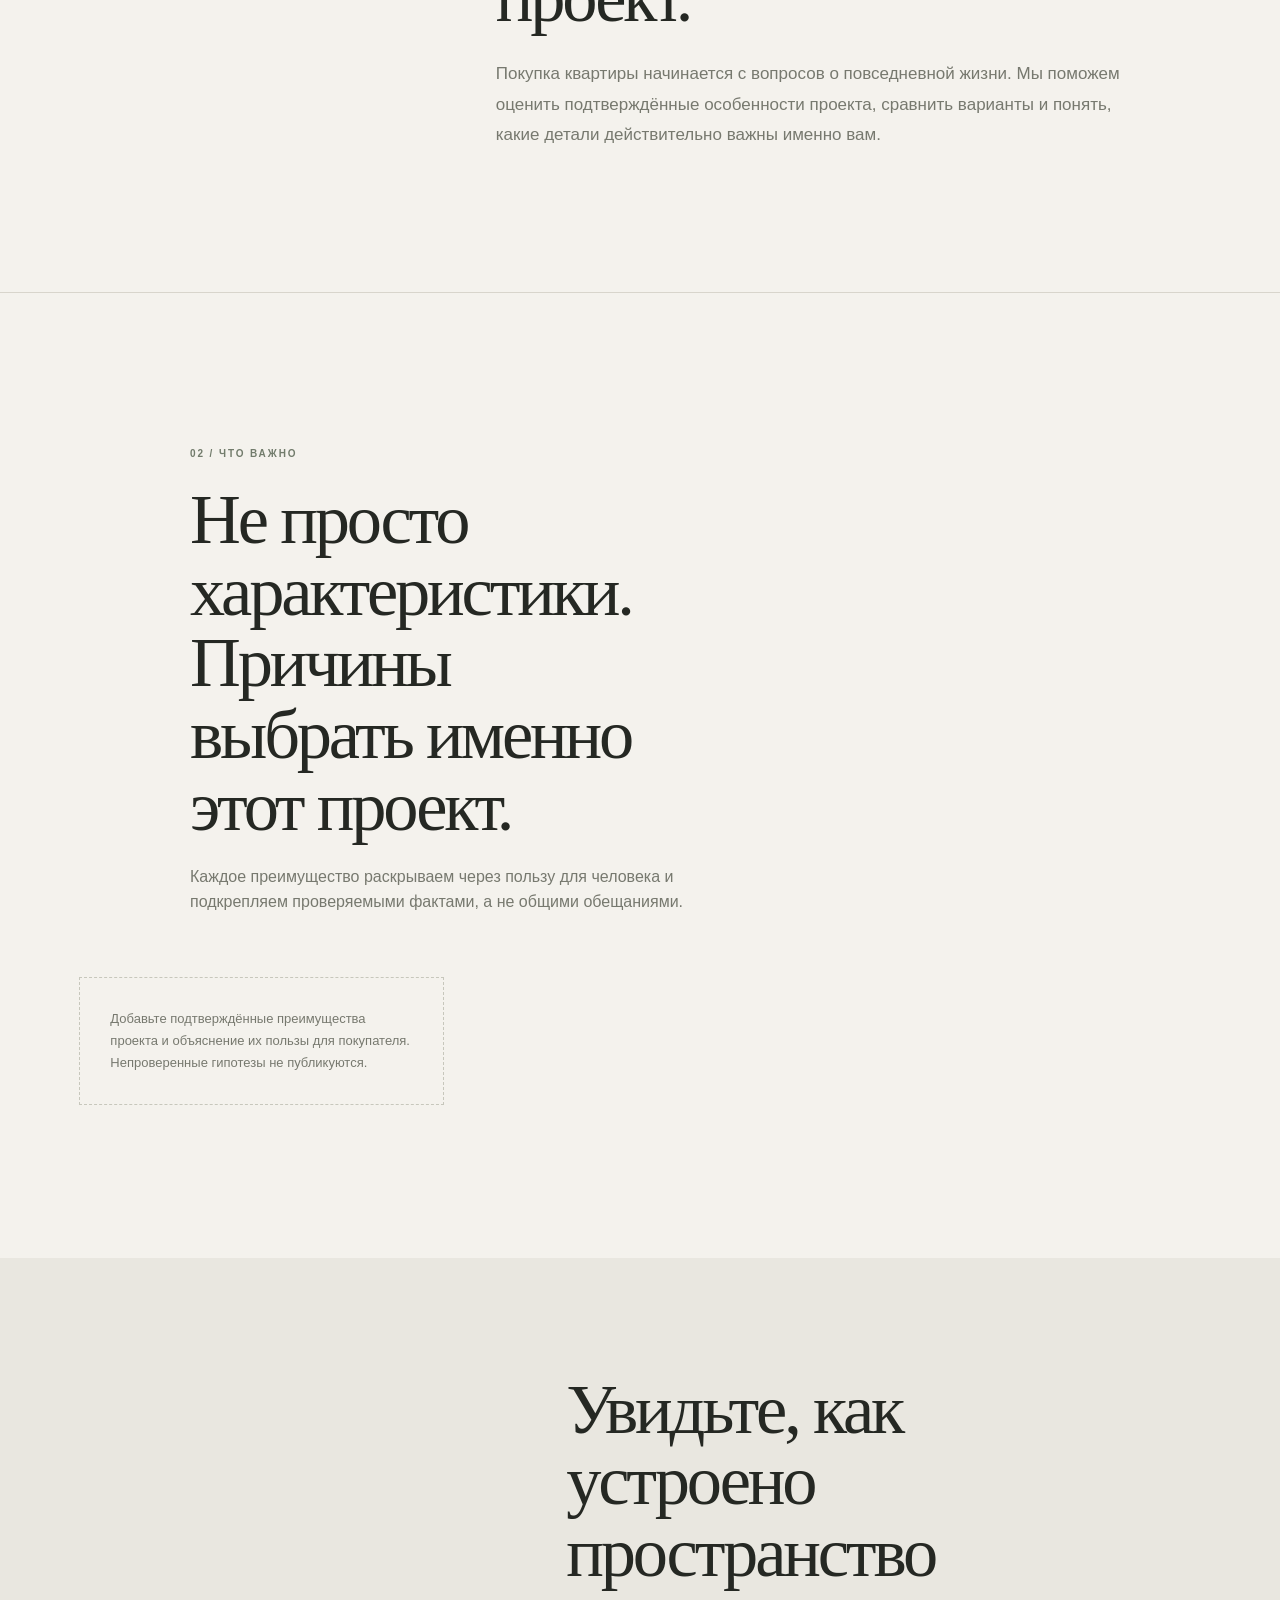
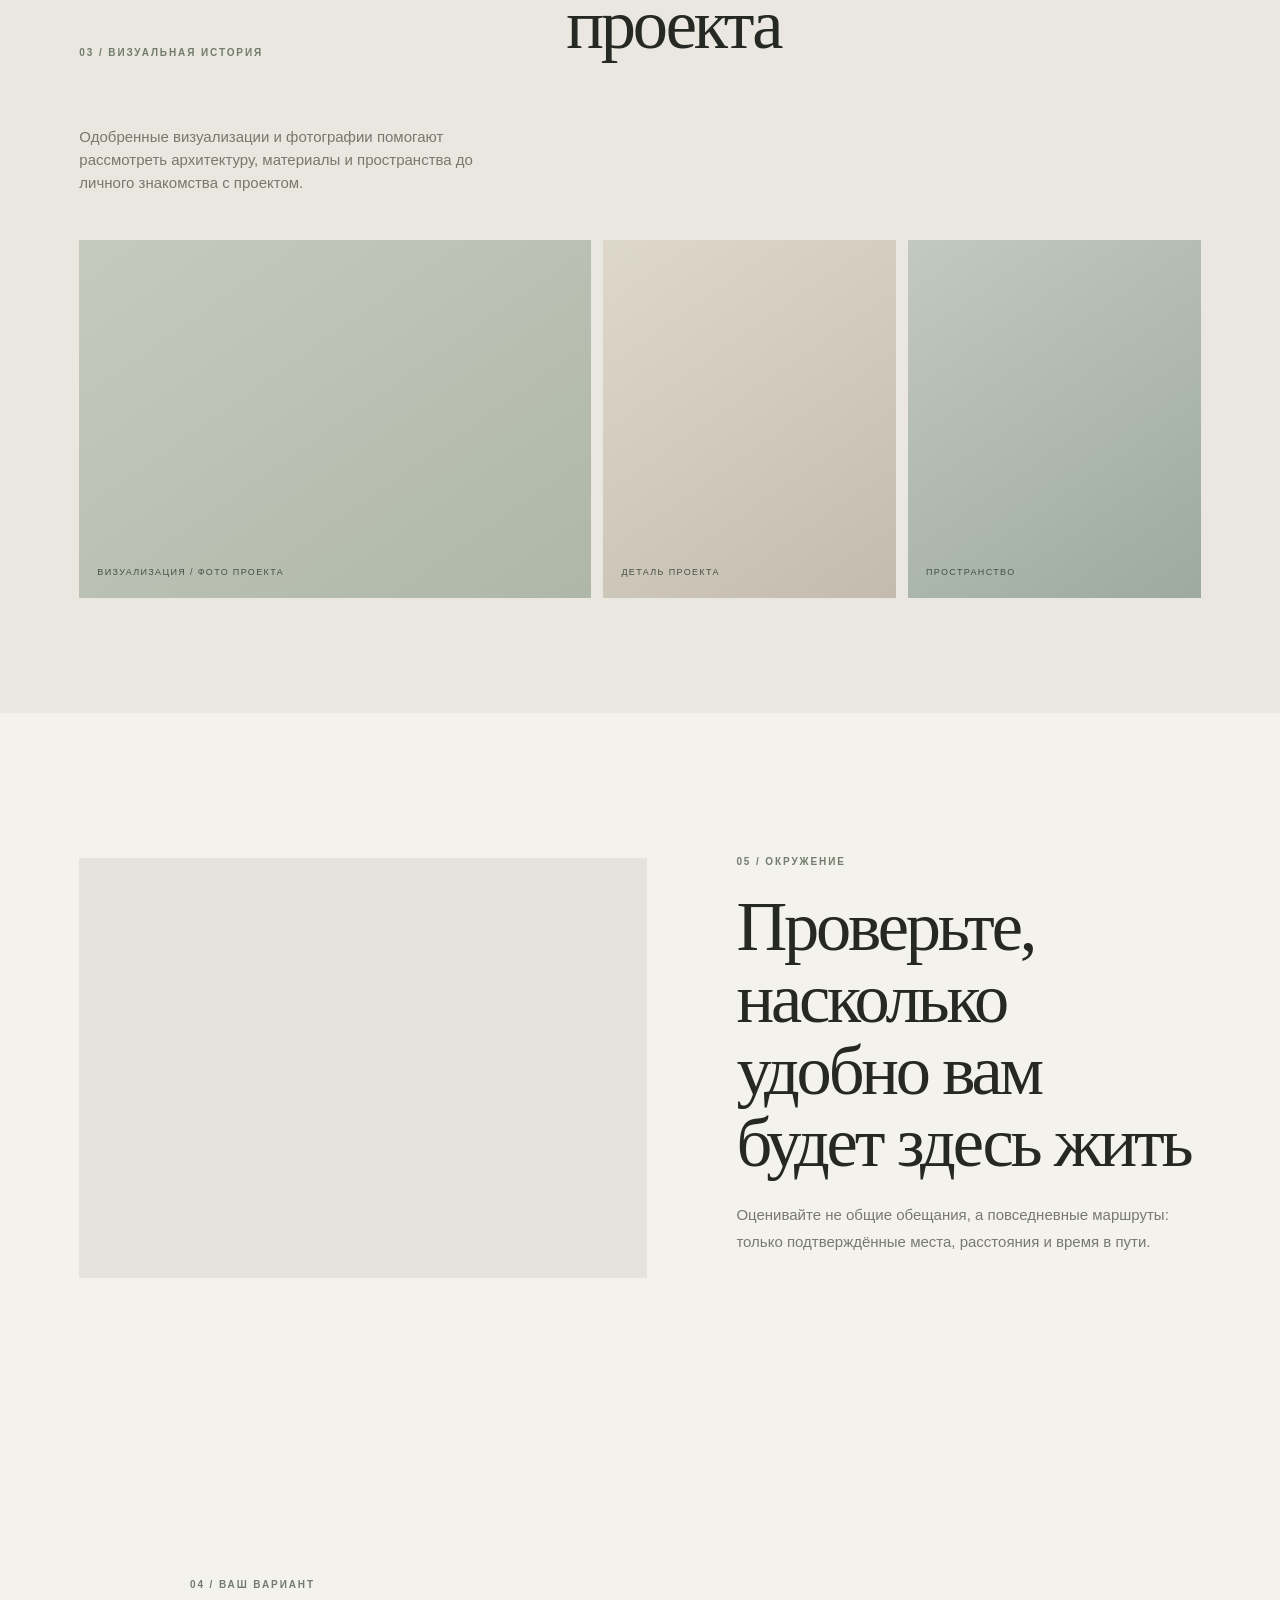
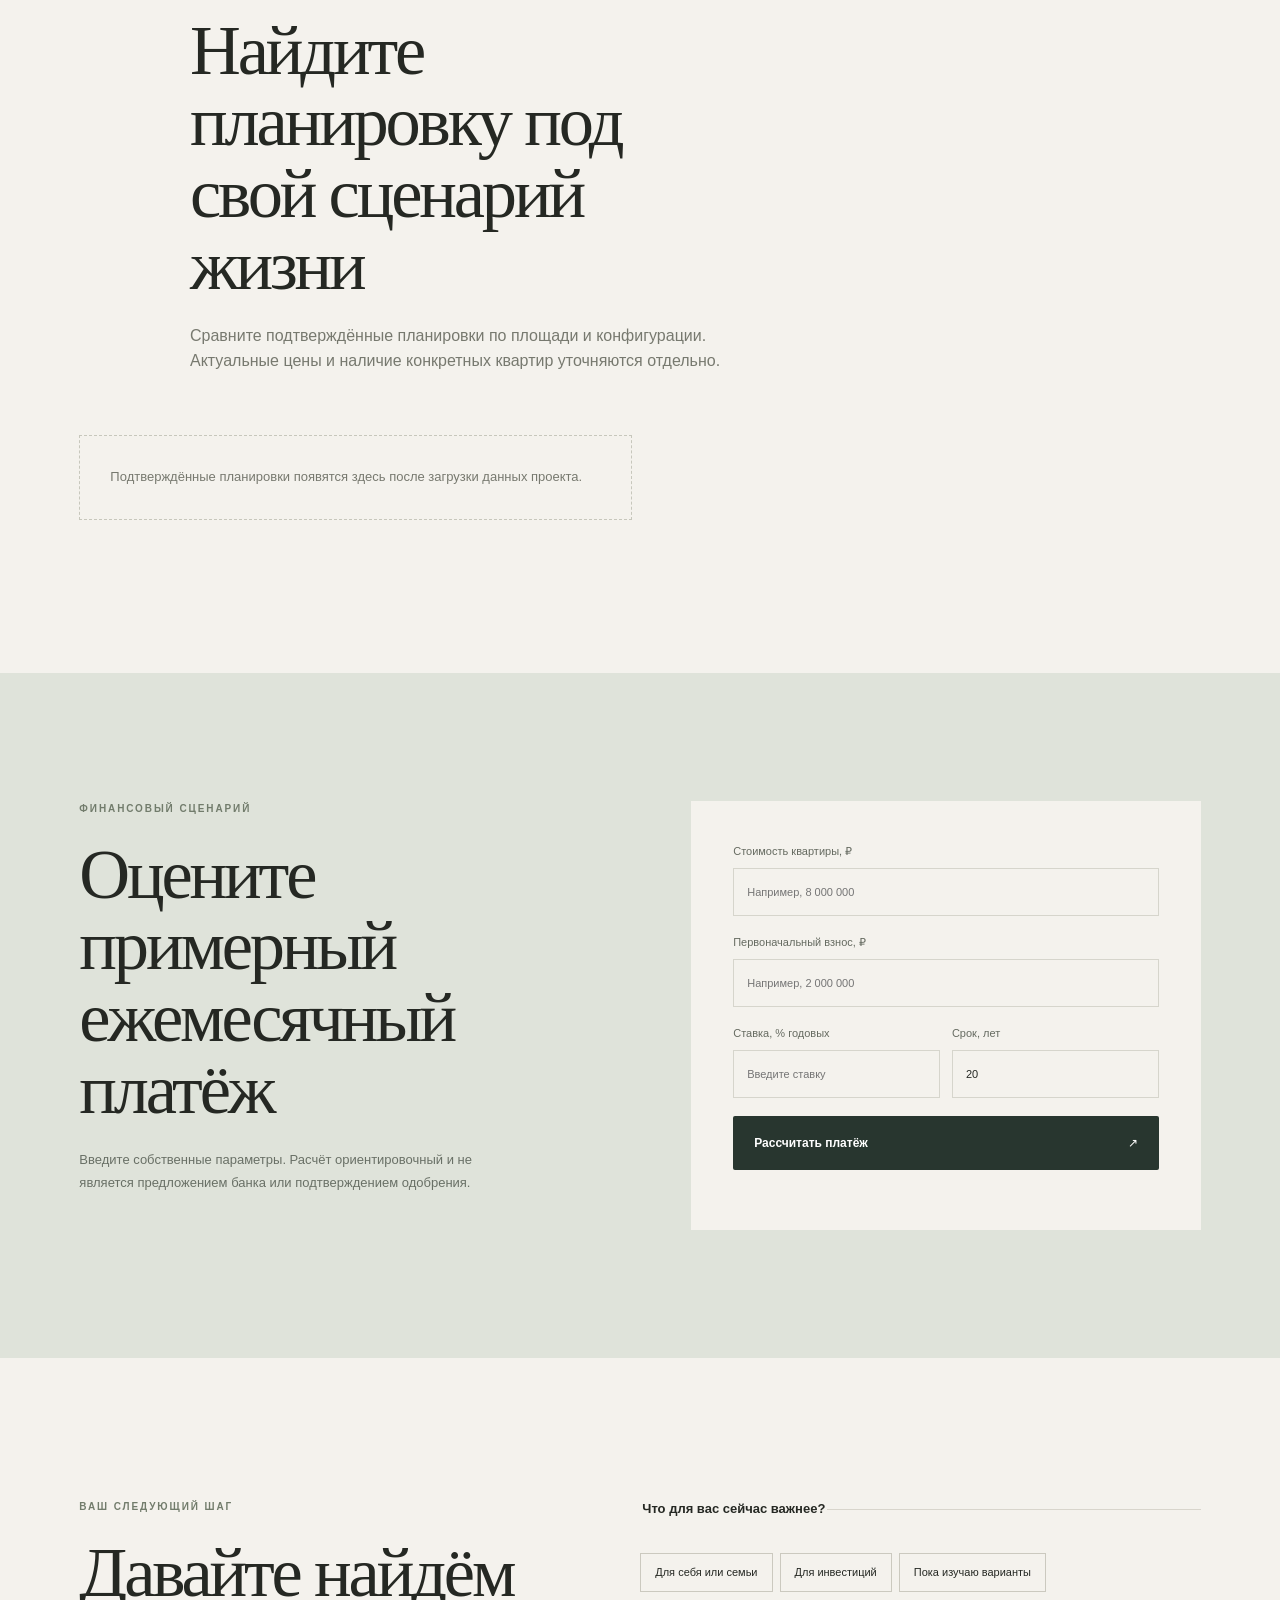
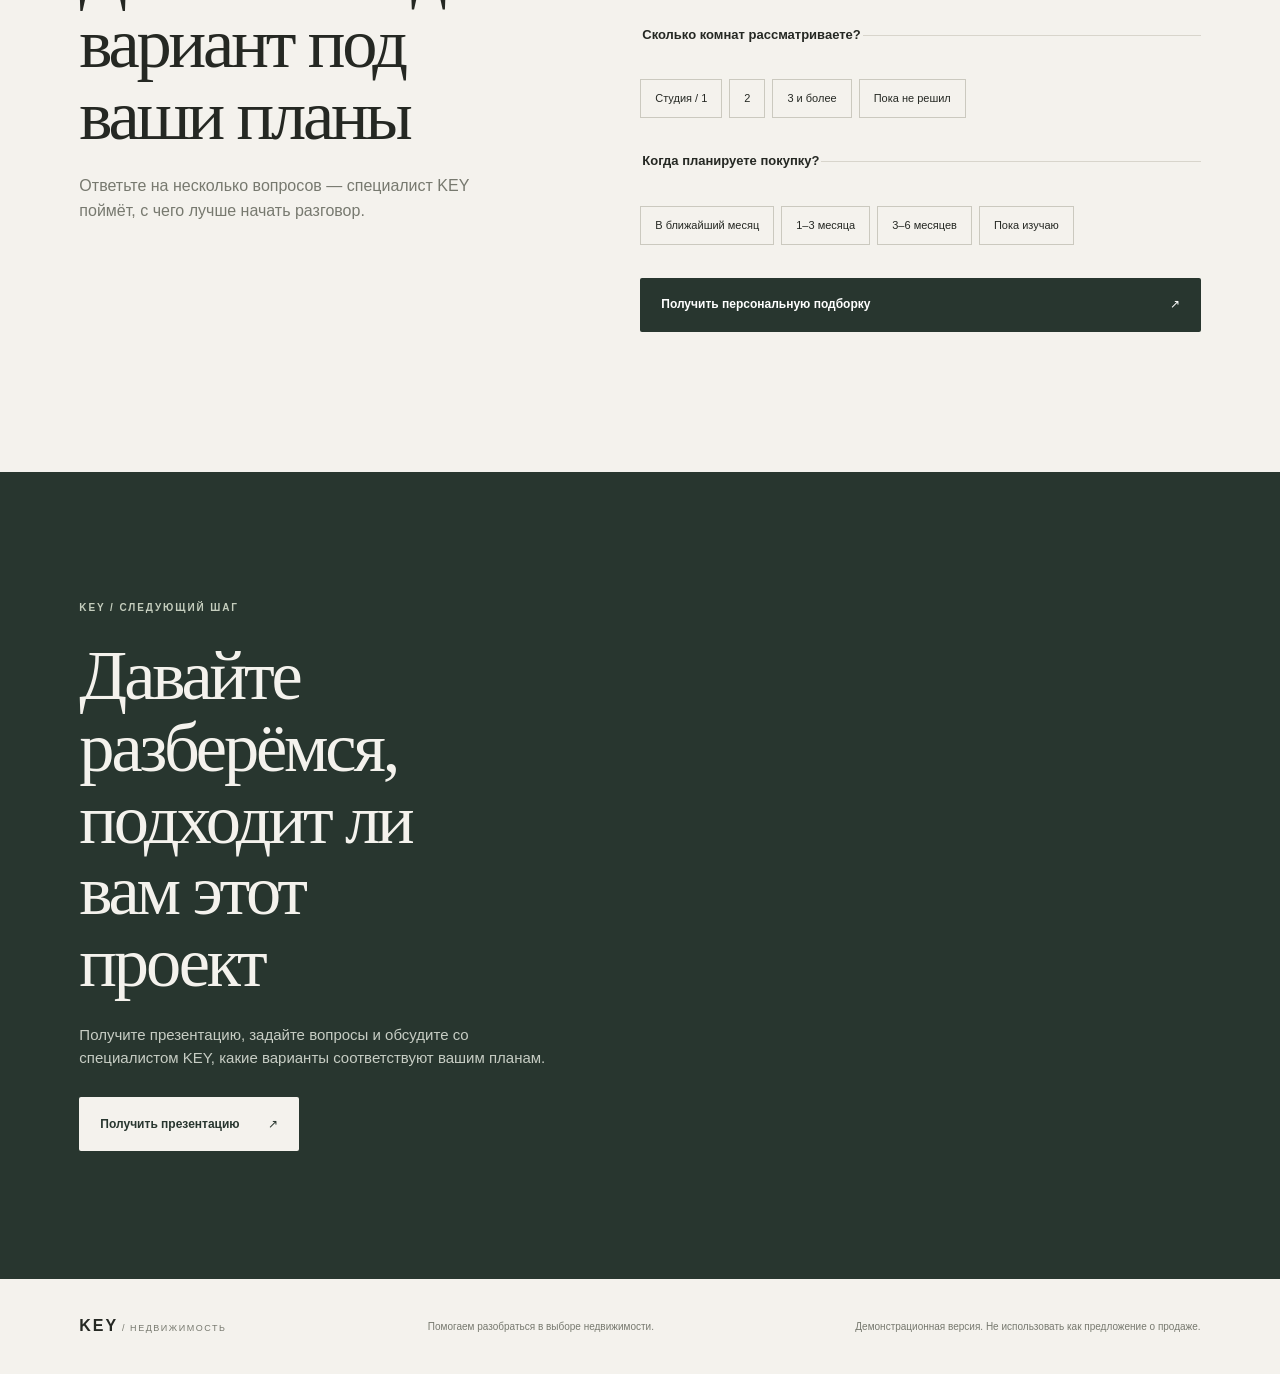
==== commit d985082e: "Render location imagery only from approved map assets" ====
--- a/landing/runtime/index.html
+++ b/landing/runtime/index.html
@@ -49,7 +49,7 @@
 
     <section class="visual-story section-shell" id="visual-story">
       <div class="visual-story-copy"><p class="eyebrow">03 / ВИЗУАЛЬНАЯ ИСТОРИЯ</p><h2 id="visual-title">Сначала почувствовать. Потом рассмотреть.</h2><p id="visual-copy">Архитектура, материалы и пространства проекта — в деталях, которые помогают представить будущую жизнь.</p></div>
-      <div class="visual-grid" id="visual-grid"><div class="visual-placeholder visual-large"><span>ВИЗУАЛИЗАЦИЯ / ФОТО ПРОЕКТА</span></div><div class="visual-placeholder"><span>ДЕТАЛЬ ПРОЕКТА</span></div><div class="visual-placeholder"><span>ПРОСТРАНСТВО</span></div></div>
+      <div class="visual-grid" id="visual-grid" data-layout="mosaic"><div class="visual-placeholder visual-large"><span>ВИЗУАЛИЗАЦИЯ / ФОТО ПРОЕКТА</span></div><div class="visual-placeholder"><span>ДЕТАЛЬ ПРОЕКТА</span></div><div class="visual-placeholder"><span>ПРОСТРАНСТВО</span></div></div>
     </section>
 
     <section class="apartments-section section-shell" id="apartments">
@@ -58,7 +58,7 @@
     </section>
 
     <section class="location-section section-shell" id="location">
-      <div class="location-art"><div class="map-orbit"></div><div class="map-point point-a"></div><div class="map-point point-b"></div><div class="map-point point-c"></div><span>ВАШ ГОРОД / ВАШ МАРШРУТ</span></div>
+      <div class="location-art" hidden><img id="location-map" alt="" hidden><span id="location-map-caption" hidden>КАРТА РАСПОЛОЖЕНИЯ</span></div>
       <div class="location-copy"><p class="eyebrow">05 / ОКРУЖЕНИЕ</p><h2 id="location-title">Посмотрите на проект в контексте вашей жизни</h2><p id="location-copy">Расположение — это ежедневные маршруты, привычные места и время, которое остаётся на важное.</p><ul id="location-list" class="location-list"></ul></div>
     </section>
 
--- a/landing/runtime/styles.css
+++ b/landing/runtime/styles.css
@@ -25,3 +25,20 @@
 .hero[data-layout="fullscreen"] .hero-index{z-index:2;color:#e3e8df}
 @media(max-width:1000px){.hero[data-layout="editorial"]{grid-template-columns:minmax(0,1.1fr) minmax(240px,.9fr);gap:3vw}.hero[data-layout="editorial"] h1{font-size:clamp(52px,7vw,86px)}}
 @media(max-width:720px){.hero[data-layout="editorial"]{grid-template-columns:1fr;gap:28px}.hero[data-layout="editorial"] .hero-copy{padding-bottom:0}.hero[data-layout="editorial"] h1{font-size:clamp(50px,13vw,76px);max-width:10ch}.hero[data-layout="editorial"] .hero-art{height:58svh;min-height:330px}.hero[data-layout="fullscreen"]{min-height:calc(100svh - 68px);padding-top:52px;padding-bottom:54px;grid-template-columns:1fr;gap:24px}.hero[data-layout="fullscreen"] .hero-copy{padding:0;max-width:620px}.hero[data-layout="fullscreen"] h1{font-size:clamp(48px,12vw,76px);max-width:9ch}.hero[data-layout="fullscreen"] .hero-art{height:auto;min-height:0;inset:0}.hero[data-layout="fullscreen"] .hero-action-wrap{align-items:flex-start;flex-direction:column}}
+
+/* Keep project-level hero variants inside the mobile viewport. */
+@media(max-width:720px){.hero[data-layout="split"],.hero[data-layout="editorial"],.hero[data-layout="fullscreen"]{grid-template-columns:minmax(0,1fr)}}
+
+/* Project-level gallery compositions. */
+.visual-grid[data-layout="mosaic"]{grid-template-columns:1.4fr .8fr .8fr;grid-template-rows:clamp(180px,28vw,380px)}
+.visual-grid[data-layout="editorial"]{grid-template-columns:minmax(0,1.35fr) minmax(220px,.65fr);grid-template-rows:repeat(2,clamp(150px,18vw,250px))}
+.visual-grid[data-layout="editorial"]>.media-tile-main{grid-row:span 2}
+.visual-grid[data-layout="strip"]{grid-template-columns:repeat(5,minmax(220px,1fr));grid-template-rows:clamp(190px,25vw,320px);overflow-x:auto;overscroll-behavior-x:contain;scroll-snap-type:x mandatory}
+.visual-grid[data-layout="strip"]>*{scroll-snap-align:start}
+@media(max-width:720px){
+ .visual-grid[data-layout="mosaic"]{grid-template-columns:1fr 1fr;grid-template-rows:260px 170px}
+ .visual-grid[data-layout="mosaic"]>.media-tile-main{grid-column:span 2}
+ .visual-grid[data-layout="editorial"]{grid-template-columns:1fr 1fr;grid-template-rows:220px 150px}
+ .visual-grid[data-layout="editorial"]>.media-tile-main{grid-column:span 2;grid-row:auto}
+ .visual-grid[data-layout="strip"]{grid-template-columns:repeat(5,minmax(220px,78vw));grid-template-rows:220px}
+}
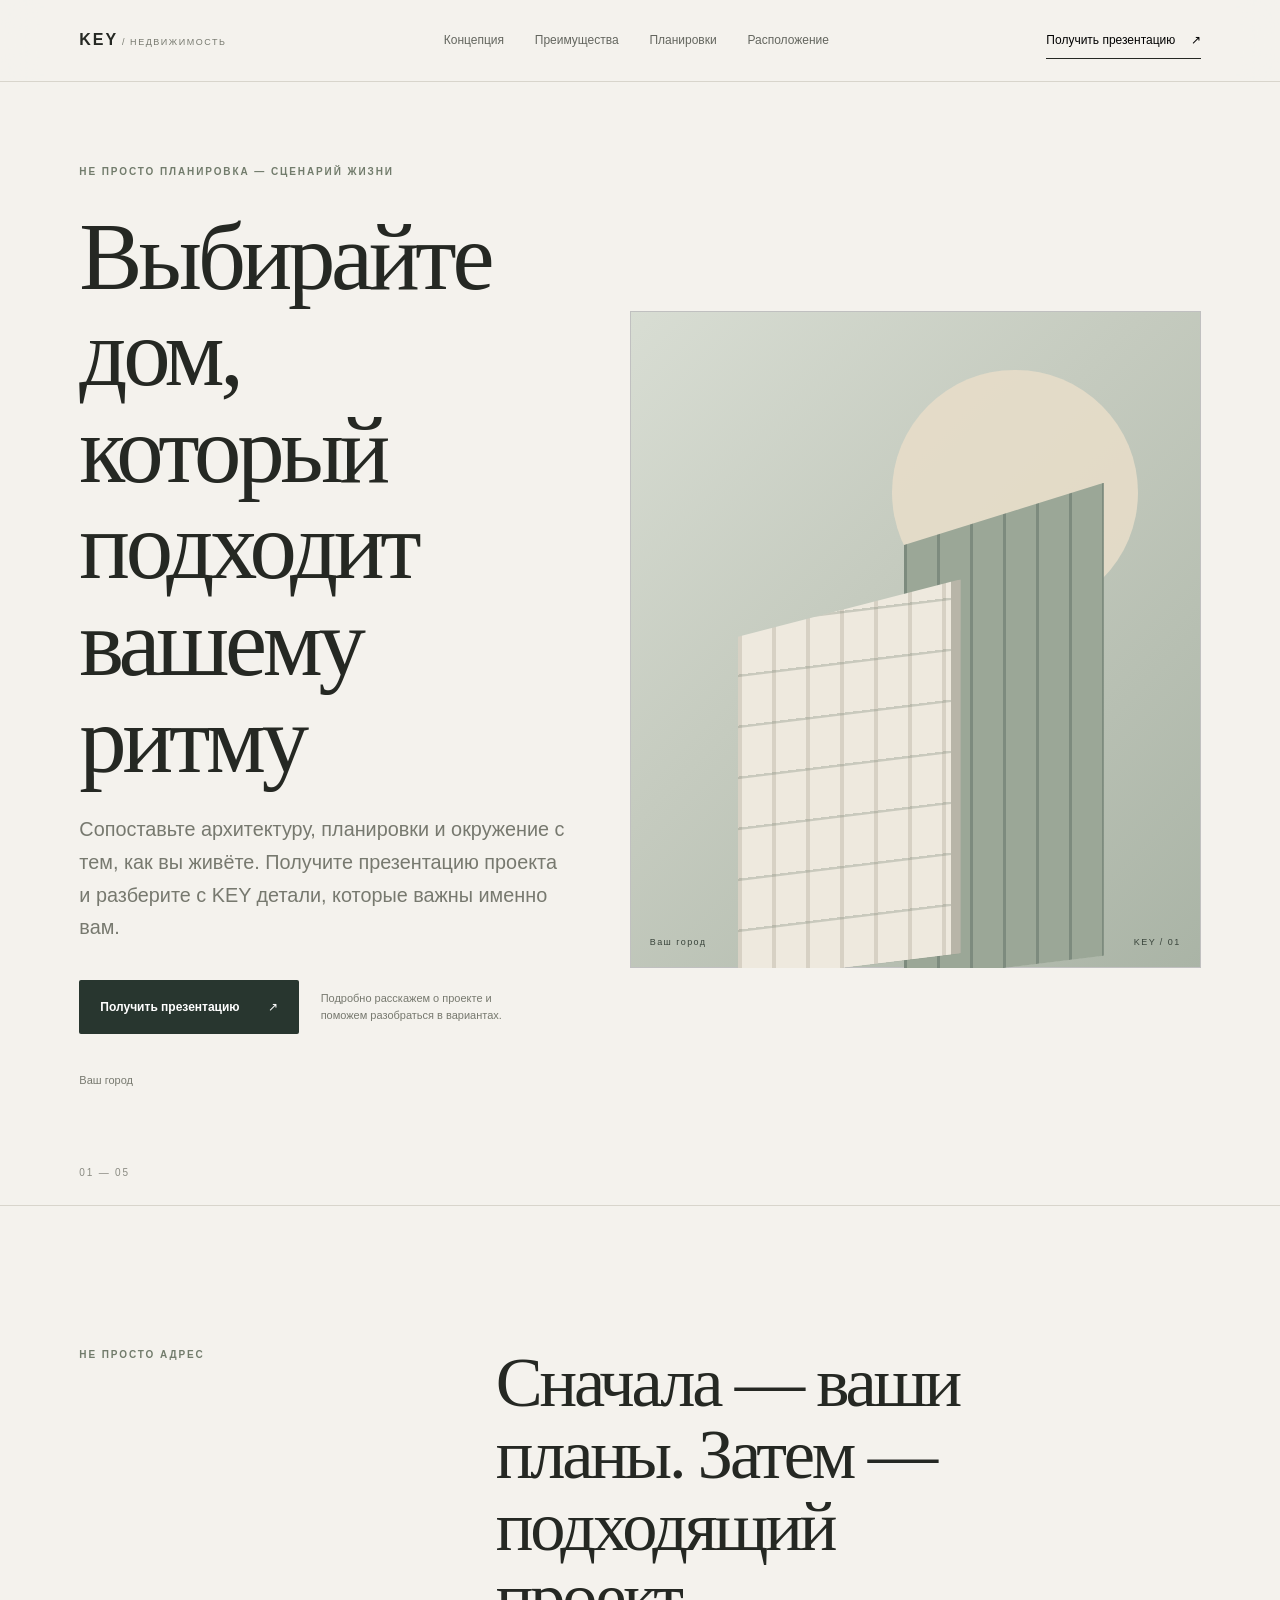
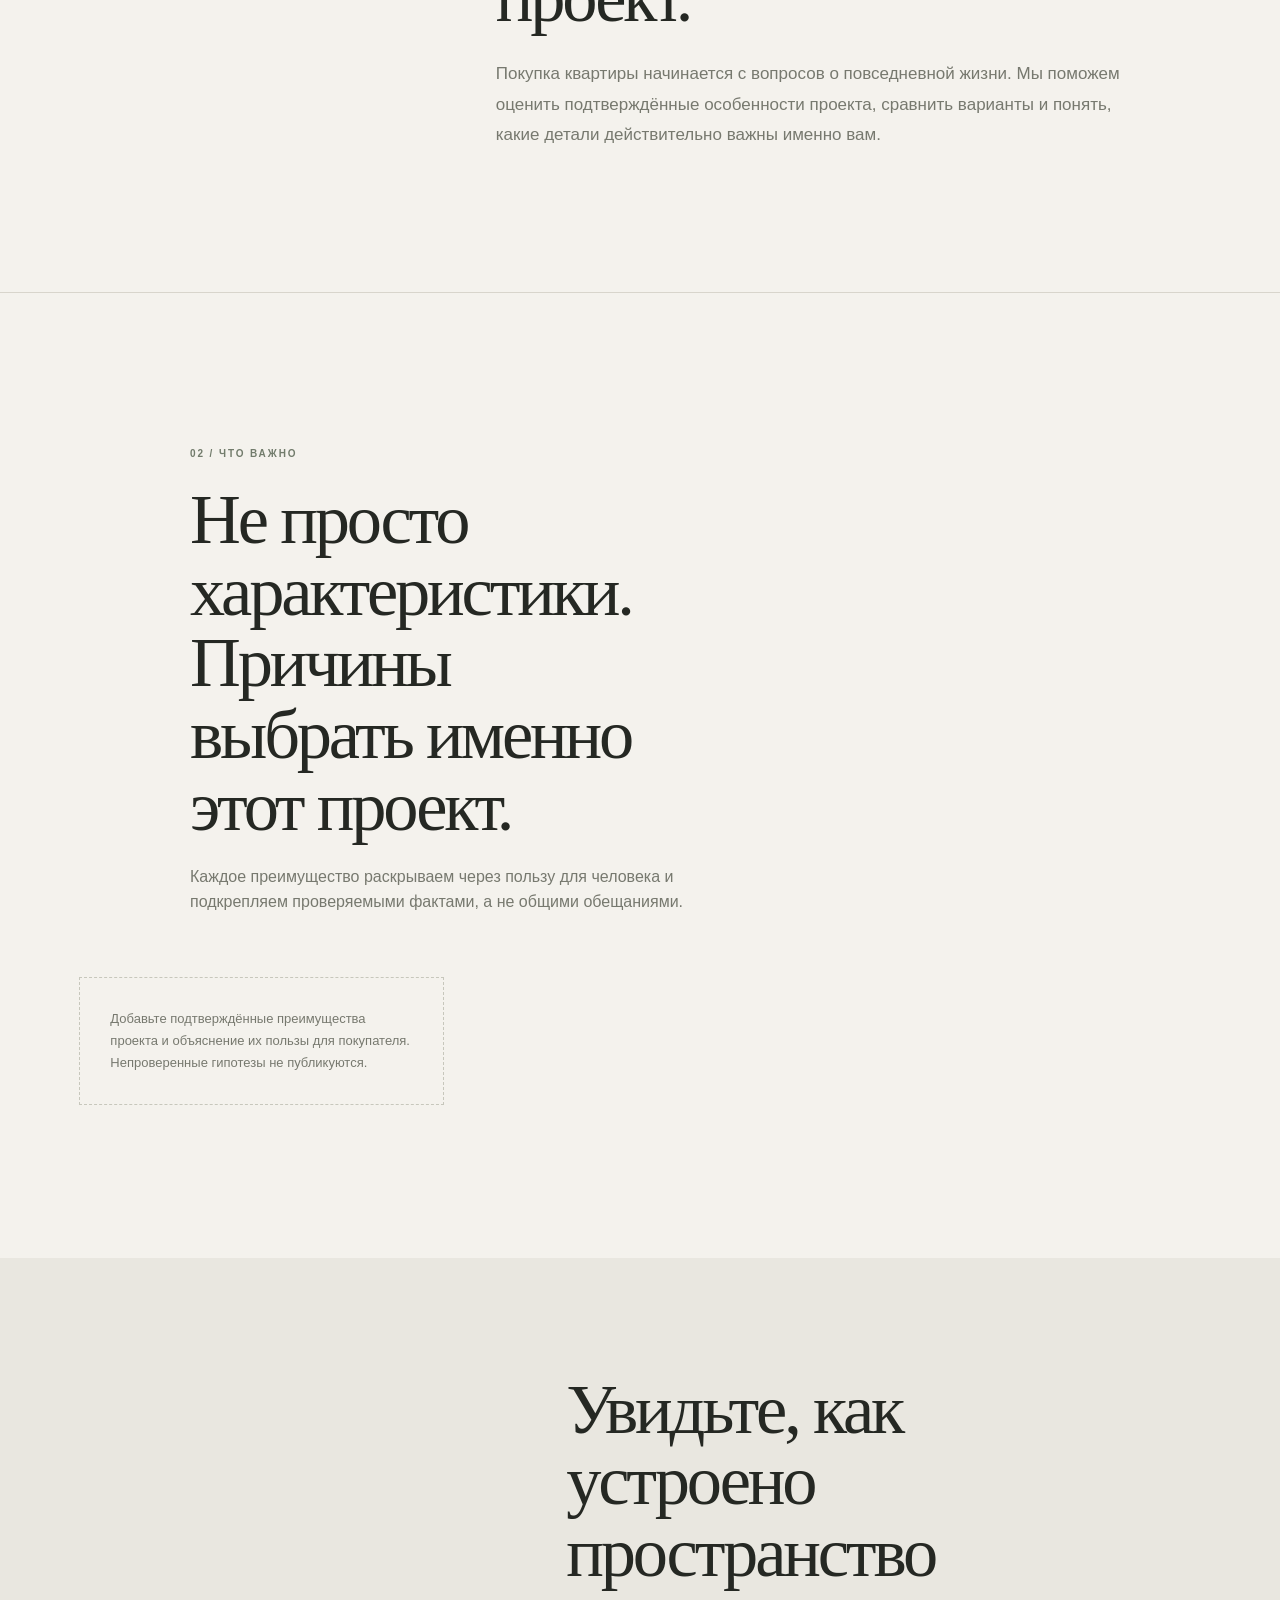
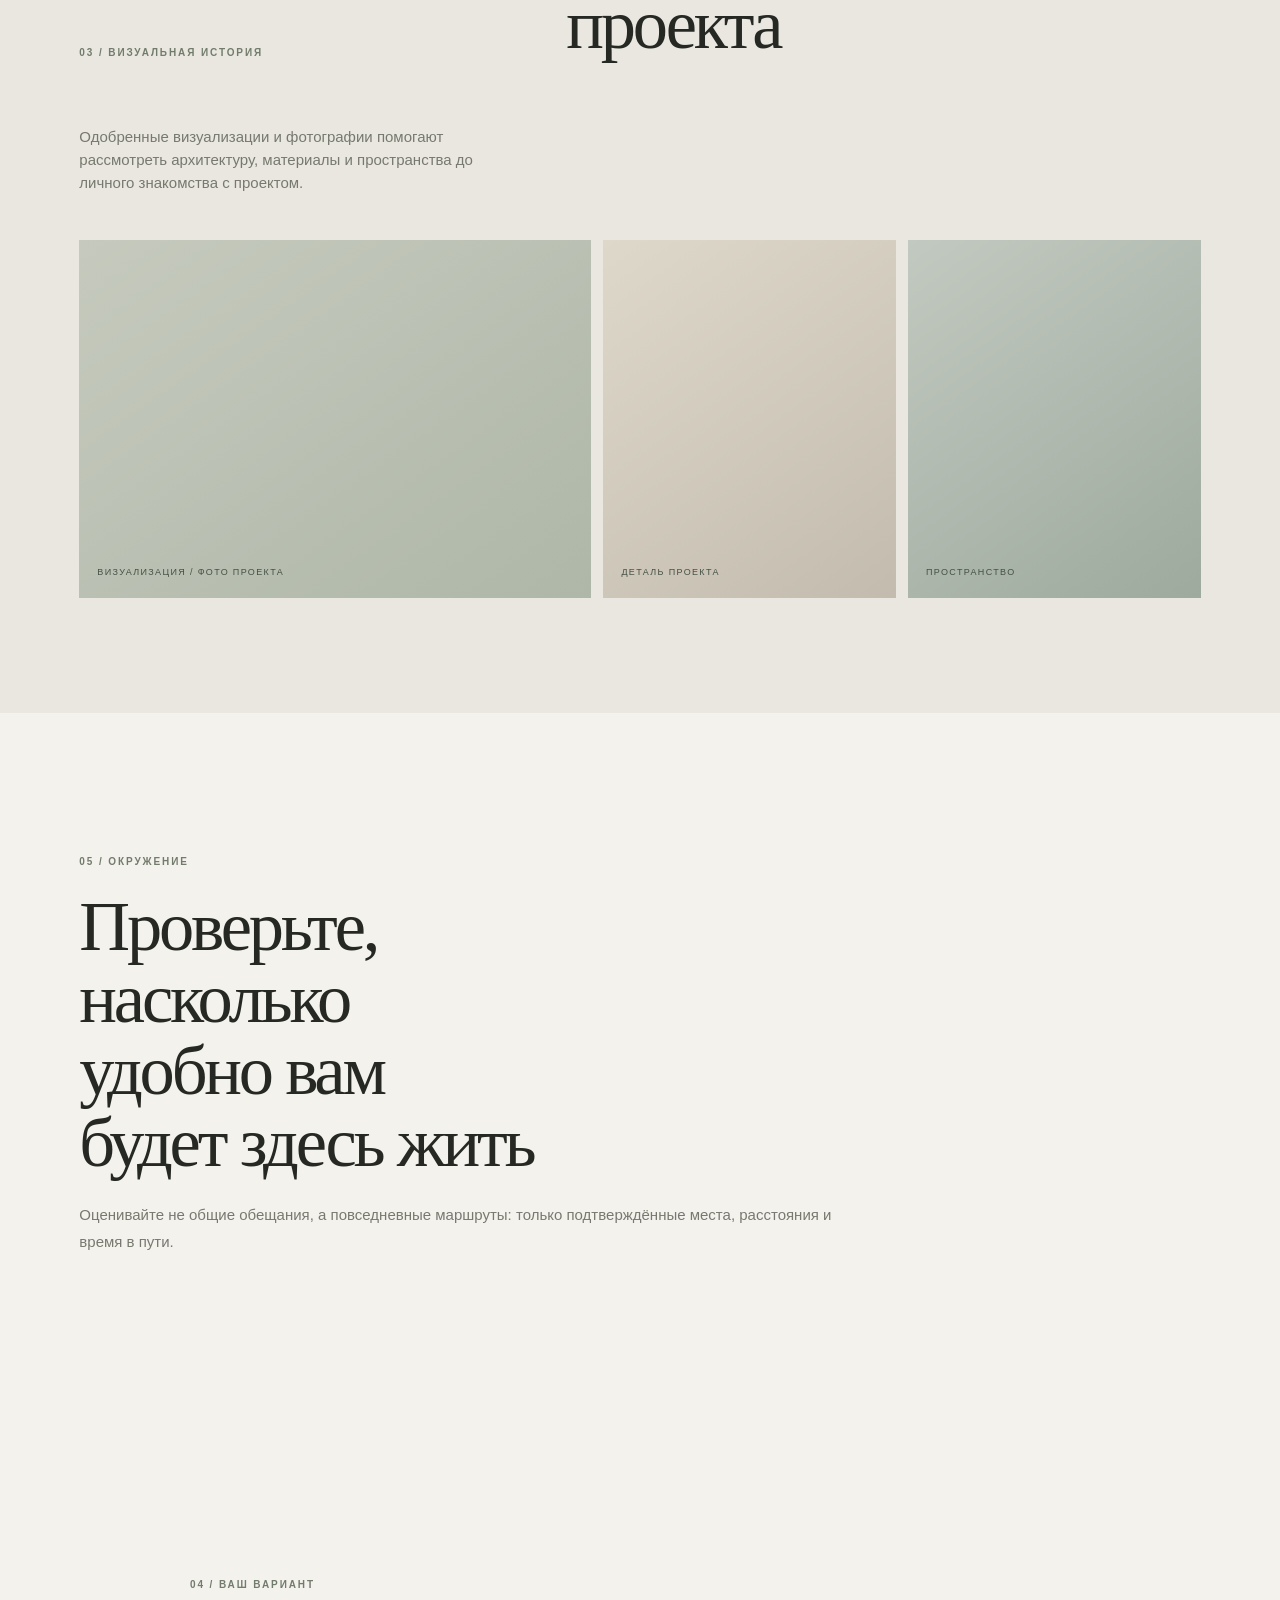
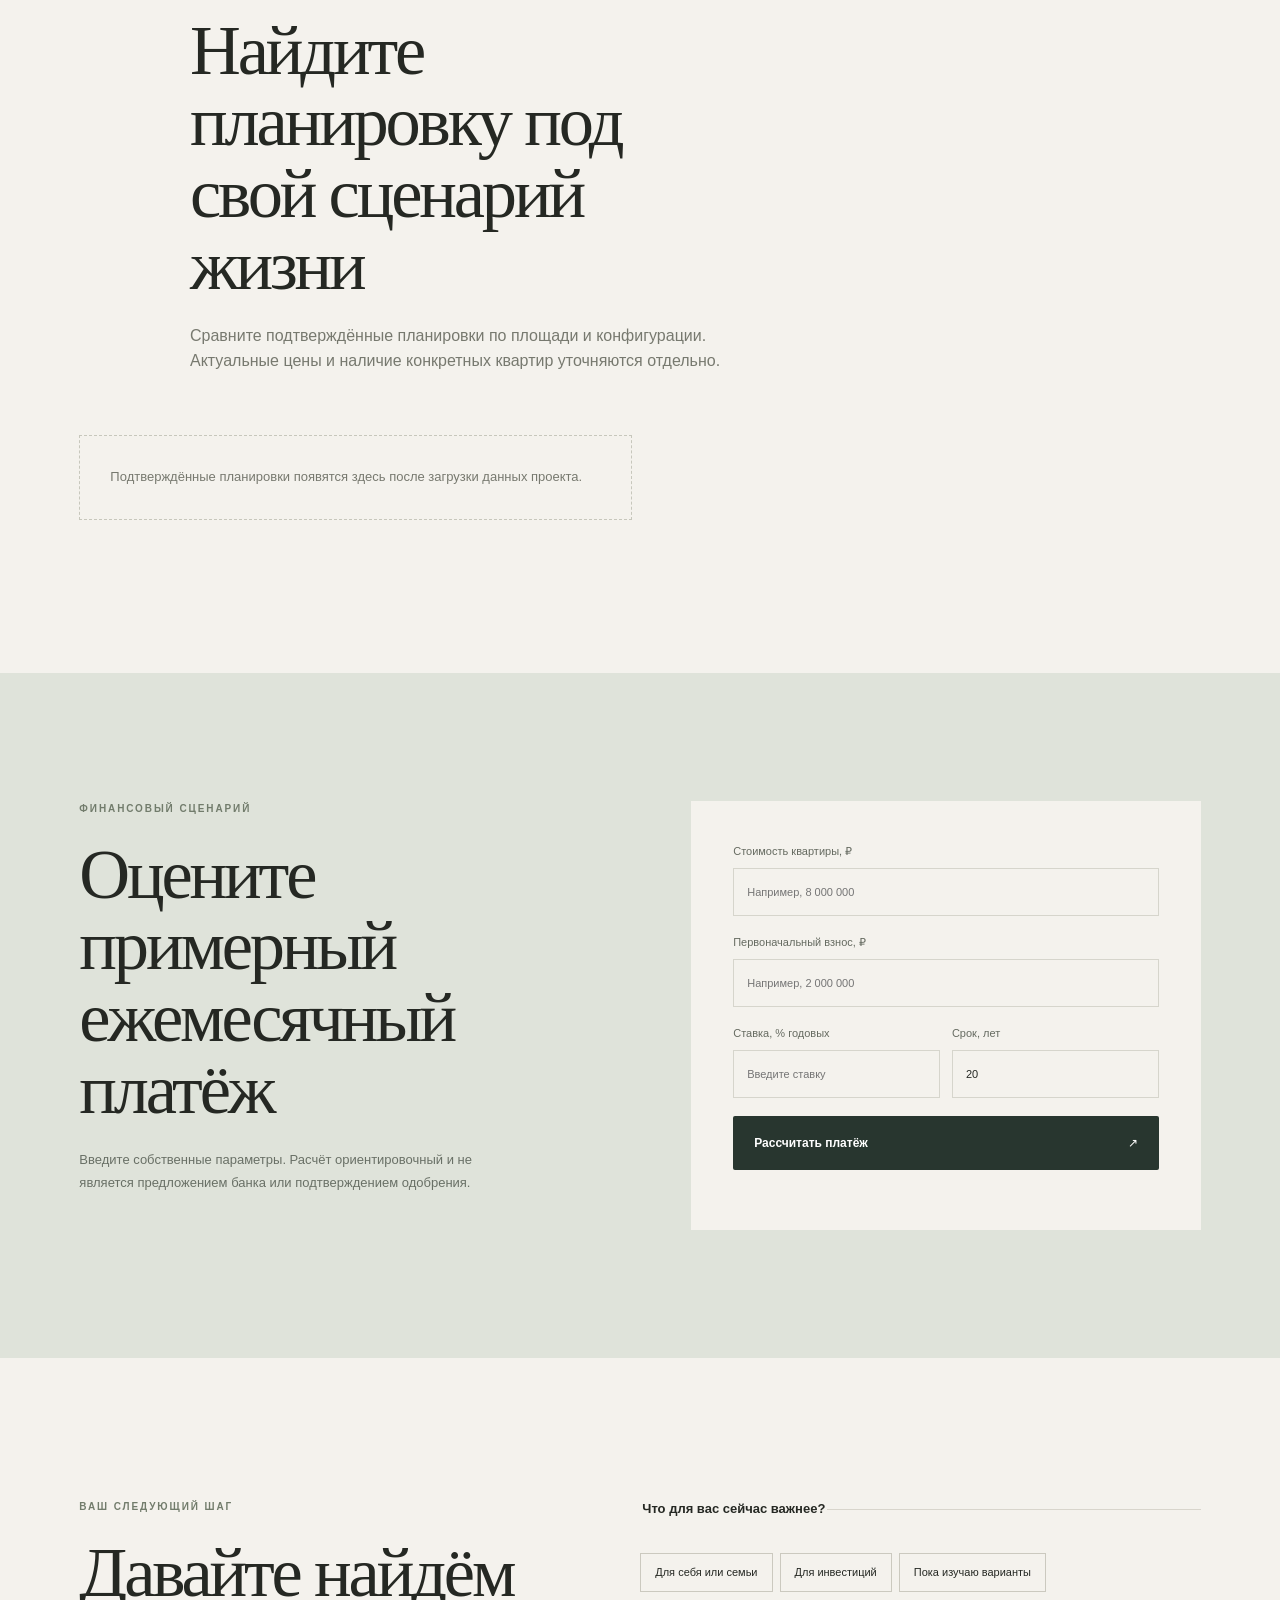
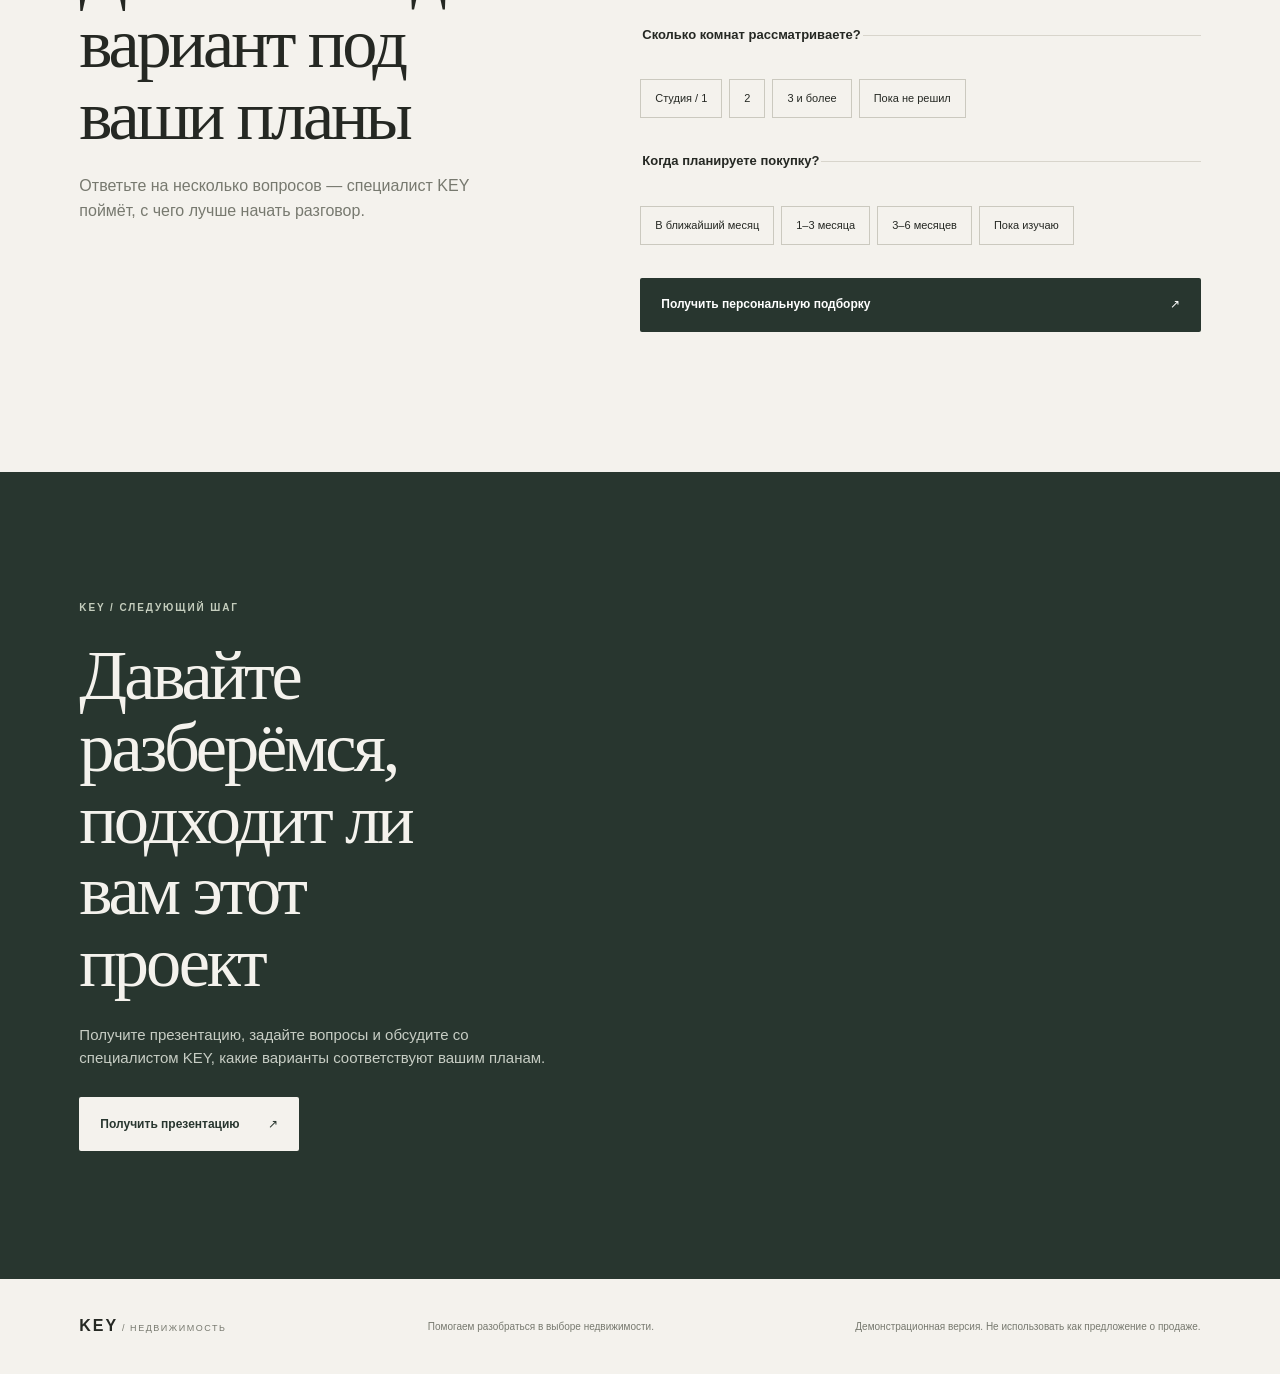
==== commit 28448f77: "Add accessible apartment plan preview dialog" ====
--- a/landing/runtime/index.html
+++ b/landing/runtime/index.html
@@ -55,6 +55,19 @@
     <section class="apartments-section section-shell" id="apartments">
       <div class="section-heading"><p class="eyebrow">04 / ВАШ ВАРИАНТ</p><h2 id="apartments-title">Планировка должна подходить вашему сценарию жизни</h2><p id="apartments-intro">Посмотрите доступные варианты, а если нужные параметры пока не определены — мы поможем сузить выбор.</p></div>
       <div class="plan-grid" id="plan-grid"><div class="empty-state">Подтверждённые планировки появятся здесь после загрузки данных проекта.</div></div>
+      <dialog class="plan-preview-dialog" id="plan-preview-dialog" aria-labelledby="plan-preview-title">
+        <form method="dialog" class="plan-preview-close-form"><button class="icon-close" aria-label="Закрыть просмотр планировки">×</button></form>
+        <div class="plan-preview-layout">
+          <div class="plan-preview-visual"><img id="plan-preview-image" alt=""></div>
+          <div class="plan-preview-copy">
+            <p class="eyebrow">ПЛАНИРОВКА / ПОДРОБНЫЙ ПРОСМОТР</p>
+            <h2 id="plan-preview-title">Планировка</h2>
+            <p id="plan-preview-meta"></p>
+            <p id="plan-preview-finishing" hidden></p>
+            <button class="button button-dark" id="plan-preview-cta" type="button" data-open-offer="plan">Обсудить этот вариант <span>↗</span></button>
+          </div>
+        </div>
+      </dialog>
     </section>
 
     <section class="location-section section-shell" id="location">
--- a/landing/runtime/styles.css
+++ b/landing/runtime/styles.css
@@ -1,5 +1,5 @@
 :root{--paper:#f4f2ed;--paper-deep:#e9e6de;--ink:#252823;--muted:#77796f;--line:#d8d5cc;--forest:#28362f;--sage:#aeb8a7;--accent:#b7a98f;--gutter:clamp(22px,6.2vw,104px);font-family:'DM Sans',Arial,sans-serif;color:var(--ink);background:var(--paper);font-synthesis:none;text-rendering:optimizeLegibility}
-*{box-sizing:border-box;min-width:0}html{scroll-behavior:smooth;scroll-padding-top:90px}body{margin:0;background:var(--paper);line-height:1.55}button,input{font:inherit}button,a{-webkit-tap-highlight-color:transparent}a{color:inherit;text-decoration:none}button{cursor:pointer}img{display:block;max-width:100%}h1,h2,h3{font-family:'Playfair Display',Georgia,serif;font-weight:400;letter-spacing:-.045em;line-height:1.02;margin:0}h1{font-size:clamp(52px,7.4vw,112px);max-width:10ch}h2{font-size:clamp(39px,5.5vw,76px);max-width:13ch}p{margin:0}.site-header{height:82px;padding:0 var(--gutter);display:flex;align-items:center;justify-content:space-between;border-bottom:1px solid var(--line);position:sticky;top:0;z-index:20;background:#f4f2edeb;backdrop-filter:blur(18px)}.wordmark{font-weight:700;letter-spacing:.12em;font-size:16px}.wordmark span{font-size:9px;letter-spacing:.17em;color:var(--muted);font-weight:500}.desktop-nav{display:flex;gap:clamp(15px,2.4vw,36px);font-size:12px;color:#64665f}.desktop-nav a:hover{color:var(--ink)}.header-action{background:none;border:0;border-bottom:1px solid var(--ink);padding:9px 0;font-size:12px}.header-action span{margin-left:12px}.menu-toggle{display:none;border:0;background:none;font-size:23px}.section-shell{padding-left:var(--gutter);padding-right:var(--gutter)}.hero{min-height:calc(100svh - 82px);padding-top:clamp(54px,8vh,110px);padding-bottom:clamp(60px,9vh,110px);display:grid;grid-template-columns:minmax(0,.92fr) minmax(380px,1.08fr);gap:5vw;align-items:center;position:relative}.hero-copy{padding:10px 0 35px}.eyebrow{font-size:10px;letter-spacing:.19em;font-weight:700;color:#727c6c;text-transform:uppercase}.hero h1{margin:29px 0 25px}.hero-lead{max-width:510px;color:var(--muted);font-size:clamp(16px,1.55vw,20px);line-height:1.65}.hero-action-wrap{margin-top:36px;display:flex;align-items:center;gap:22px;flex-wrap:wrap}.button{display:inline-flex;align-items:center;justify-content:space-between;gap:28px;min-height:54px;padding:15px 20px;border:1px solid transparent;border-radius:2px;font-size:12px;font-weight:600;transition:transform .22s ease,background .22s ease,box-shadow .22s ease}.button:hover{transform:translateY(-2px)}.button:active{transform:translateY(0) scale(.985)}.button-dark{background:var(--forest);color:#fff}.button-dark:hover{background:#3a4a40;box-shadow:0 10px 28px #28362f22}.button-light{background:var(--paper);color:var(--forest)}.button-outline{background:transparent;border-color:#b7b9af;color:var(--ink)}.microcopy{font-size:11px;color:var(--muted);max-width:190px}.hero-meta{display:flex;gap:18px;margin-top:38px;font-size:11px;color:var(--muted)}.hero-index{position:absolute;bottom:25px;left:var(--gutter);font-size:10px;letter-spacing:.18em;color:#8a8b82}.hero-art{height:min(690px,73vh);min-height:440px;position:relative;overflow:hidden;background:#d8d9d0;isolation:isolate}.hero-art:before{content:"";position:absolute;inset:0;background:linear-gradient(135deg,#d8ddd3 0%,#c5cbbf 42%,#aab4a6 100%)}.art-sun{position:absolute;width:43%;aspect-ratio:1;border-radius:50%;background:#e7ddc9;right:11%;top:9%;opacity:.9}.art-building{position:absolute;bottom:0;transform:skewY(-7deg);box-shadow:20px 0 40px #34403622}.art-building-back{height:72%;width:35%;right:17%;background:repeating-linear-gradient(90deg,#7d8b7e 0 3px,#9ba797 3px 33px);clip-path:polygon(0 8%,100% 0,100% 100%,0 100%)}.art-building-front{height:57%;width:39%;right:42%;background:repeating-linear-gradient(90deg,#d7d1c4 0 4px,#eee9de 4px 34px);clip-path:polygon(0 8%,100% 0,100% 100%,0 100%);border-right:10px solid #b8b5a8}.art-building-front:after{content:"";position:absolute;inset:0;background:repeating-linear-gradient(0deg,transparent 0 48px,#7f8a7b55 49px 51px)}.art-caption{position:absolute;bottom:18px;left:20px;right:20px;display:flex;justify-content:space-between;font-size:9px;letter-spacing:.16em;color:#39443b}.intro-band{padding-top:clamp(75px,11vw,150px);padding-bottom:clamp(75px,11vw,150px);display:grid;grid-template-columns:1fr 2fr;gap:5vw;border-top:1px solid var(--line);border-bottom:1px solid var(--line)}.intro-band h2{max-width:14ch}.intro-band p:not(.eyebrow){max-width:650px;color:var(--muted);font-size:17px;line-height:1.8;margin-top:25px}.editorial-section,.apartments-section{padding-top:clamp(90px,12vw,165px);padding-bottom:clamp(90px,12vw,165px)}.section-heading{max-width:900px;margin:0 auto 62px}.section-heading h2{margin:22px 0}.section-heading>p:last-child{max-width:580px;color:var(--muted);font-size:16px}.advantage-grid{display:grid;grid-template-columns:repeat(3,minmax(0,1fr));gap:14px}.advantage-card{background:var(--paper-deep);padding:30px;min-height:250px;display:flex;flex-direction:column;align-items:flex-start}.card-index{font-size:10px;color:#82877a;letter-spacing:.15em}.advantage-card h3{font-size:29px;margin:38px 0 14px}.advantage-card p{font-size:13px;color:#65695f;line-height:1.7}.advantage-card small{margin-top:auto;padding-top:18px;font-size:10px;color:#85877e}.empty-state{padding:30px;border:1px dashed #c7c7bc;color:var(--muted);font-size:13px;line-height:1.7}.visual-story{padding-top:clamp(75px,9vw,125px);padding-bottom:clamp(75px,9vw,125px);background:#e9e7e0}.visual-story-copy{display:grid;grid-template-columns:1fr 1.5fr;gap:5vw;align-items:end;margin-bottom:45px}.visual-story-copy h2{max-width:12ch}.visual-story-copy>p:last-child{max-width:450px;color:var(--muted);font-size:15px}.visual-grid{display:grid;grid-template-columns:1.4fr .8fr .8fr;grid-template-rows:clamp(180px,28vw,380px);gap:12px}.visual-placeholder{background:linear-gradient(145deg,#c6cabe,#aeb7a8);display:flex;align-items:flex-end;padding:18px;color:#445044;font-size:9px;letter-spacing:.15em}.visual-placeholder:nth-child(2){background:linear-gradient(145deg,#ded8cb,#c3bcae)}.visual-placeholder:nth-child(3){background:linear-gradient(145deg,#c2c9c0,#9eaa9e)}.media-tile{position:relative;margin:0;overflow:hidden;background:#d7d8d0;min-height:180px}.media-tile-main{grid-row:span 1}.media-tile img{width:100%;height:100%;object-fit:cover}.media-tile figcaption{position:absolute;bottom:12px;left:14px;color:#fff;font-size:9px;letter-spacing:.1em;text-shadow:0 1px 8px #0008}.plan-grid{display:grid;grid-template-columns:repeat(2,minmax(0,1fr));gap:16px}.plan-card{background:#e9e7e0;display:grid;grid-template-columns:minmax(0,1fr) minmax(0,.9fr);min-height:270px}.plan-card>img{width:100%;height:100%;min-height:260px;object-fit:contain;background:#f8f7f3;padding:20px}.plan-card-copy{padding:26px;display:flex;flex-direction:column;align-items:flex-start}.plan-card h3{font-size:28px;margin:18px 0 10px}.plan-card p{color:var(--muted);font-size:12px;margin-bottom:20px}.plan-card .button{margin-top:auto}.location-section{padding-top:clamp(85px,11vw,145px);padding-bottom:clamp(85px,11vw,145px);display:grid;grid-template-columns:1.1fr .9fr;gap:7vw;align-items:center}.location-art{min-height:420px;background:#e5e3db;position:relative;overflow:hidden;display:grid;place-items:center}.map-orbit{width:70%;aspect-ratio:1;border:1px solid #aeb4a7;border-radius:50%;position:relative}.map-orbit:before,.map-orbit:after{content:"";position:absolute;inset:15%;border:1px solid #bbc0b5;border-radius:50%}.map-orbit:after{inset:32%}.map-point{position:absolute;width:12px;height:12px;border-radius:50%;background:var(--forest);box-shadow:0 0 0 7px #28362f18}.point-a{top:29%;left:43%}.point-b{top:52%;right:27%}.point-c{bottom:25%;left:30%}.location-art>span{position:absolute;bottom:20px;left:22px;font-size:9px;letter-spacing:.15em;color:#74796e}.location-copy h2{margin:22px 0}.location-copy>p:not(.eyebrow){color:var(--muted);font-size:15px;line-height:1.8}.location-list{list-style:none;padding:0;margin:28px 0 0}.location-list li{display:flex;justify-content:space-between;gap:18px;padding:14px 0;border-top:1px solid var(--line);font-size:12px}.location-list span{color:var(--muted);text-align:right}.calculator-section{padding-top:clamp(80px,10vw,130px);padding-bottom:clamp(80px,10vw,130px);background:#dfe3da;display:grid;grid-template-columns:1fr 1fr;gap:8vw;align-items:start}.calculator-copy h2{margin:22px 0}.calculator-copy>p:last-child{max-width:440px;color:#697066;font-size:13px;line-height:1.8}.calculator{background:#f4f2ed;padding:clamp(22px,4vw,42px);display:grid;gap:18px}.calculator label,.lead-form>label{display:grid;gap:8px;font-size:11px;color:#656a60}.calculator input,.lead-form input:not([type=checkbox]){width:100%;height:48px;border:1px solid #d6d5cc;background:transparent;padding:0 13px;color:var(--ink);border-radius:0;outline:none}.calculator input:focus,.lead-form input:focus{border-color:#53664f;box-shadow:0 0 0 2px #53664f22}.calculator-row{display:grid;grid-template-columns:1fr 1fr;gap:12px}.payment-result{display:grid;gap:5px}.payment-result span{font-size:10px;color:var(--muted)}.payment-result strong{font:32px 'Playfair Display',Georgia,serif}.text-action{border:0;background:none;padding:0;text-align:left;text-decoration:underline;text-underline-offset:4px;font-size:11px;color:var(--forest);cursor:pointer}.selection-section{padding-top:clamp(85px,11vw,145px);padding-bottom:clamp(85px,11vw,145px);display:grid;grid-template-columns:.9fr 1.1fr;gap:8vw}.selection-copy h2{margin:22px 0}.selection-copy>p:last-child{color:var(--muted);max-width:400px}.selection-form{display:grid;gap:25px}.selection-form fieldset{border:0;border-top:1px solid var(--line);padding:20px 0 0;margin:0}.selection-form legend{font-size:13px;font-weight:600;margin-bottom:14px}.choice{display:inline-flex;margin:0 7px 8px 0;cursor:pointer}.choice input{position:absolute;opacity:0;pointer-events:none}.choice span{display:block;padding:10px 14px;border:1px solid #cbc9bf;font-size:11px}.choice input:checked+span{background:var(--forest);border-color:var(--forest);color:#fff}.choice input:focus-visible+span{outline:3px solid #78866e;outline-offset:3px}.closing-section{padding-top:clamp(75px,10vw,135px);padding-bottom:clamp(75px,10vw,135px);background:var(--forest);color:#f4f2ed}.closing-section h2{max-width:12ch;margin:24px 0}.closing-section>p:not(.eyebrow){max-width:470px;color:#c7cdc4;font-size:15px;margin-bottom:28px}.closing-section .eyebrow{color:#c4cdbd}.site-footer{padding:35px var(--gutter);display:flex;justify-content:space-between;align-items:center;gap:18px;flex-wrap:wrap}.site-footer p,.site-footer>span{font-size:10px;color:var(--muted)}.lead-dialog{width:min(520px,calc(100% - 28px));max-height:min(92svh,850px);overflow:auto;border:0;padding:0;background:var(--paper);color:var(--ink);box-shadow:0 24px 90px #1115}.lead-dialog::backdrop{background:#1d241f99;backdrop-filter:blur(5px)}.dialog-close-form{display:flex;justify-content:flex-end;padding:14px 18px 0}.icon-close{border:0;background:none;font-size:28px;color:var(--ink)}.dialog-content{padding:12px clamp(24px,5vw,42px) 40px}.dialog-content h2{font-size:42px;margin:18px 0}.dialog-content>p:not(.eyebrow){font-size:13px;color:var(--muted);margin-bottom:18px}.dialog-context{padding:12px;background:#e8e6df;font-size:11px;margin:15px 0}.lead-form{display:grid;gap:16px}.consent{display:grid!important;grid-template-columns:18px 1fr;align-items:start;gap:10px!important;font-size:10px!important;line-height:1.5}.consent input{margin:2px 0}.consent a{text-decoration:underline}.form-status{font-size:10px;color:var(--muted);line-height:1.6}.button:focus-visible,a:focus-visible,.icon-close:focus-visible,.header-action:focus-visible{outline:3px solid #71836a;outline-offset:4px}.button:disabled{opacity:.6;cursor:wait}
+*{box-sizing:border-box;min-width:0}html{scroll-behavior:smooth;scroll-padding-top:90px}body{margin:0;background:var(--paper);line-height:1.55}button,input{font:inherit}button,a{-webkit-tap-highlight-color:transparent}a{color:inherit;text-decoration:none}button{cursor:pointer}img{display:block;max-width:100%}h1,h2,h3{font-family:'Playfair Display',Georgia,serif;font-weight:400;letter-spacing:-.045em;line-height:1.02;margin:0}h1{font-size:clamp(52px,7.4vw,112px);max-width:10ch}h2{font-size:clamp(39px,5.5vw,76px);max-width:13ch}p{margin:0}.site-header{height:82px;padding:0 var(--gutter);display:flex;align-items:center;justify-content:space-between;border-bottom:1px solid var(--line);position:sticky;top:0;z-index:20;background:#f4f2edeb;backdrop-filter:blur(18px)}.wordmark{font-weight:700;letter-spacing:.12em;font-size:16px}.wordmark span{font-size:9px;letter-spacing:.17em;color:var(--muted);font-weight:500}.desktop-nav{display:flex;gap:clamp(15px,2.4vw,36px);font-size:12px;color:#64665f}.desktop-nav a:hover{color:var(--ink)}.header-action{background:none;border:0;border-bottom:1px solid var(--ink);padding:9px 0;font-size:12px}.header-action span{margin-left:12px}.menu-toggle{display:none;border:0;background:none;font-size:23px}.section-shell{padding-left:var(--gutter);padding-right:var(--gutter)}.hero{min-height:calc(100svh - 82px);padding-top:clamp(54px,8vh,110px);padding-bottom:clamp(60px,9vh,110px);display:grid;grid-template-columns:minmax(0,.92fr) minmax(380px,1.08fr);gap:5vw;align-items:center;position:relative}.hero-copy{padding:10px 0 35px}.eyebrow{font-size:10px;letter-spacing:.19em;font-weight:700;color:#727c6c;text-transform:uppercase}.hero h1{margin:29px 0 25px}.hero-lead{max-width:510px;color:var(--muted);font-size:clamp(16px,1.55vw,20px);line-height:1.65}.hero-action-wrap{margin-top:36px;display:flex;align-items:center;gap:22px;flex-wrap:wrap}.button{display:inline-flex;align-items:center;justify-content:space-between;gap:28px;min-height:54px;padding:15px 20px;border:1px solid transparent;border-radius:2px;font-size:12px;font-weight:600;transition:transform .22s ease,background .22s ease,box-shadow .22s ease}.button:hover{transform:translateY(-2px)}.button:active{transform:translateY(0) scale(.985)}.button-dark{background:var(--forest);color:#fff}.button-dark:hover{background:#3a4a40;box-shadow:0 10px 28px #28362f22}.button-light{background:var(--paper);color:var(--forest)}.button-outline{background:transparent;border-color:#b7b9af;color:var(--ink)}.microcopy{font-size:11px;color:var(--muted);max-width:190px}.hero-meta{display:flex;gap:18px;margin-top:38px;font-size:11px;color:var(--muted)}.hero-index{position:absolute;bottom:25px;left:var(--gutter);font-size:10px;letter-spacing:.18em;color:#8a8b82}.hero-art{height:min(690px,73vh);min-height:440px;position:relative;overflow:hidden;background:#d8d9d0;isolation:isolate}.hero-art:before{content:"";position:absolute;inset:0;background:linear-gradient(135deg,#d8ddd3 0%,#c5cbbf 42%,#aab4a6 100%)}.art-sun{position:absolute;width:43%;aspect-ratio:1;border-radius:50%;background:#e7ddc9;right:11%;top:9%;opacity:.9}.art-building{position:absolute;bottom:0;transform:skewY(-7deg);box-shadow:20px 0 40px #34403622}.art-building-back{height:72%;width:35%;right:17%;background:repeating-linear-gradient(90deg,#7d8b7e 0 3px,#9ba797 3px 33px);clip-path:polygon(0 8%,100% 0,100% 100%,0 100%)}.art-building-front{height:57%;width:39%;right:42%;background:repeating-linear-gradient(90deg,#d7d1c4 0 4px,#eee9de 4px 34px);clip-path:polygon(0 8%,100% 0,100% 100%,0 100%);border-right:10px solid #b8b5a8}.art-building-front:after{content:"";position:absolute;inset:0;background:repeating-linear-gradient(0deg,transparent 0 48px,#7f8a7b55 49px 51px)}.art-caption{position:absolute;bottom:18px;left:20px;right:20px;display:flex;justify-content:space-between;font-size:9px;letter-spacing:.16em;color:#39443b}.intro-band{padding-top:clamp(75px,11vw,150px);padding-bottom:clamp(75px,11vw,150px);display:grid;grid-template-columns:1fr 2fr;gap:5vw;border-top:1px solid var(--line);border-bottom:1px solid var(--line)}.intro-band h2{max-width:14ch}.intro-band p:not(.eyebrow){max-width:650px;color:var(--muted);font-size:17px;line-height:1.8;margin-top:25px}.editorial-section,.apartments-section{padding-top:clamp(90px,12vw,165px);padding-bottom:clamp(90px,12vw,165px)}.section-heading{max-width:900px;margin:0 auto 62px}.section-heading h2{margin:22px 0}.section-heading>p:last-child{max-width:580px;color:var(--muted);font-size:16px}.advantage-grid{display:grid;grid-template-columns:repeat(3,minmax(0,1fr));gap:14px}.advantage-card{background:var(--paper-deep);padding:30px;min-height:250px;display:flex;flex-direction:column;align-items:flex-start}.card-index{font-size:10px;color:#82877a;letter-spacing:.15em}.advantage-card h3{font-size:29px;margin:38px 0 14px}.advantage-card p{font-size:13px;color:#65695f;line-height:1.7}.advantage-card small{margin-top:auto;padding-top:18px;font-size:10px;color:#85877e}.empty-state{padding:30px;border:1px dashed #c7c7bc;color:var(--muted);font-size:13px;line-height:1.7}.visual-story{padding-top:clamp(75px,9vw,125px);padding-bottom:clamp(75px,9vw,125px);background:#e9e7e0}.visual-story-copy{display:grid;grid-template-columns:1fr 1.5fr;gap:5vw;align-items:end;margin-bottom:45px}.visual-story-copy h2{max-width:12ch}.visual-story-copy>p:last-child{max-width:450px;color:var(--muted);font-size:15px}.visual-grid{display:grid;grid-template-columns:1.4fr .8fr .8fr;grid-template-rows:clamp(180px,28vw,380px);gap:12px}.visual-placeholder{background:linear-gradient(145deg,#c6cabe,#aeb7a8);display:flex;align-items:flex-end;padding:18px;color:#445044;font-size:9px;letter-spacing:.15em}.visual-placeholder:nth-child(2){background:linear-gradient(145deg,#ded8cb,#c3bcae)}.visual-placeholder:nth-child(3){background:linear-gradient(145deg,#c2c9c0,#9eaa9e)}.media-tile{position:relative;margin:0;overflow:hidden;background:#d7d8d0;min-height:180px}.media-tile-main{grid-row:span 1}.media-tile img{width:100%;height:100%;object-fit:cover}.media-tile figcaption{position:absolute;bottom:12px;left:14px;color:#fff;font-size:9px;letter-spacing:.1em;text-shadow:0 1px 8px #0008}.plan-grid{display:grid;grid-template-columns:repeat(2,minmax(0,1fr));gap:16px}.plan-card{background:#e9e7e0;display:grid;grid-template-columns:minmax(0,1fr) minmax(0,.9fr);min-height:270px}.plan-card>img{width:100%;height:100%;min-height:260px;object-fit:contain;background:#f8f7f3;padding:20px}.plan-card-copy{padding:26px;display:flex;flex-direction:column;align-items:flex-start}.plan-card h3{font-size:28px;margin:18px 0 10px}.plan-card p{color:var(--muted);font-size:12px;margin-bottom:20px}.plan-card .button{margin-top:auto}.location-section{padding-top:clamp(85px,11vw,145px);padding-bottom:clamp(85px,11vw,145px);display:grid;grid-template-columns:1.1fr .9fr;gap:7vw;align-items:center}.location-art{min-height:420px;background:#e5e3db;position:relative;overflow:hidden;display:grid;place-items:center}.location-art img{width:100%;height:100%;min-height:420px;object-fit:cover}.location-art[hidden]{display:none}.location-section:not(.has-map){grid-template-columns:minmax(0,1fr)}.location-section:not(.has-map) .location-copy{max-width:780px}#location-map[hidden],#location-map-caption[hidden]{display:none}.map-orbit{width:70%;aspect-ratio:1;border:1px solid #aeb4a7;border-radius:50%;position:relative}.map-orbit:before,.map-orbit:after{content:"";position:absolute;inset:15%;border:1px solid #bbc0b5;border-radius:50%}.map-orbit:after{inset:32%}.map-point{position:absolute;width:12px;height:12px;border-radius:50%;background:var(--forest);box-shadow:0 0 0 7px #28362f18}.point-a{top:29%;left:43%}.point-b{top:52%;right:27%}.point-c{bottom:25%;left:30%}.location-art>span{position:absolute;bottom:20px;left:22px;padding:8px 10px;background:#f4f2eddd;font-size:9px;letter-spacing:.15em;color:#39443b}.location-copy h2{margin:22px 0}.location-copy>p:not(.eyebrow){color:var(--muted);font-size:15px;line-height:1.8}.location-list{list-style:none;padding:0;margin:28px 0 0}.location-list li{display:flex;justify-content:space-between;gap:18px;padding:14px 0;border-top:1px solid var(--line);font-size:12px}.location-list span{color:var(--muted);text-align:right}.calculator-section{padding-top:clamp(80px,10vw,130px);padding-bottom:clamp(80px,10vw,130px);background:#dfe3da;display:grid;grid-template-columns:1fr 1fr;gap:8vw;align-items:start}.calculator-copy h2{margin:22px 0}.calculator-copy>p:last-child{max-width:440px;color:#697066;font-size:13px;line-height:1.8}.calculator{background:#f4f2ed;padding:clamp(22px,4vw,42px);display:grid;gap:18px}.calculator label,.lead-form>label{display:grid;gap:8px;font-size:11px;color:#656a60}.calculator input,.lead-form input:not([type=checkbox]){width:100%;height:48px;border:1px solid #d6d5cc;background:transparent;padding:0 13px;color:var(--ink);border-radius:0;outline:none}.calculator input:focus,.lead-form input:focus{border-color:#53664f;box-shadow:0 0 0 2px #53664f22}.calculator-row{display:grid;grid-template-columns:1fr 1fr;gap:12px}.payment-result{display:grid;gap:5px}.payment-result span{font-size:10px;color:var(--muted)}.payment-result strong{font:32px 'Playfair Display',Georgia,serif}.text-action{border:0;background:none;padding:0;text-align:left;text-decoration:underline;text-underline-offset:4px;font-size:11px;color:var(--forest);cursor:pointer}.selection-section{padding-top:clamp(85px,11vw,145px);padding-bottom:clamp(85px,11vw,145px);display:grid;grid-template-columns:.9fr 1.1fr;gap:8vw}.selection-copy h2{margin:22px 0}.selection-copy>p:last-child{color:var(--muted);max-width:400px}.selection-form{display:grid;gap:25px}.selection-form fieldset{border:0;border-top:1px solid var(--line);padding:20px 0 0;margin:0}.selection-form legend{font-size:13px;font-weight:600;margin-bottom:14px}.choice{display:inline-flex;margin:0 7px 8px 0;cursor:pointer}.choice input{position:absolute;opacity:0;pointer-events:none}.choice span{display:block;padding:10px 14px;border:1px solid #cbc9bf;font-size:11px}.choice input:checked+span{background:var(--forest);border-color:var(--forest);color:#fff}.choice input:focus-visible+span{outline:3px solid #78866e;outline-offset:3px}.closing-section{padding-top:clamp(75px,10vw,135px);padding-bottom:clamp(75px,10vw,135px);background:var(--forest);color:#f4f2ed}.closing-section h2{max-width:12ch;margin:24px 0}.closing-section>p:not(.eyebrow){max-width:470px;color:#c7cdc4;font-size:15px;margin-bottom:28px}.closing-section .eyebrow{color:#c4cdbd}.site-footer{padding:35px var(--gutter);display:flex;justify-content:space-between;align-items:center;gap:18px;flex-wrap:wrap}.site-footer p,.site-footer>span{font-size:10px;color:var(--muted)}.lead-dialog{width:min(520px,calc(100% - 28px));max-height:min(92svh,850px);overflow:auto;border:0;padding:0;background:var(--paper);color:var(--ink);box-shadow:0 24px 90px #1115}.lead-dialog::backdrop{background:#1d241f99;backdrop-filter:blur(5px)}.dialog-close-form{display:flex;justify-content:flex-end;padding:14px 18px 0}.icon-close{border:0;background:none;font-size:28px;color:var(--ink)}.dialog-content{padding:12px clamp(24px,5vw,42px) 40px}.dialog-content h2{font-size:42px;margin:18px 0}.dialog-content>p:not(.eyebrow){font-size:13px;color:var(--muted);margin-bottom:18px}.dialog-context{padding:12px;background:#e8e6df;font-size:11px;margin:15px 0}.lead-form{display:grid;gap:16px}.consent{display:grid!important;grid-template-columns:18px 1fr;align-items:start;gap:10px!important;font-size:10px!important;line-height:1.5}.consent input{margin:2px 0}.consent a{text-decoration:underline}.form-status{font-size:10px;color:var(--muted);line-height:1.6}.button:focus-visible,a:focus-visible,.icon-close:focus-visible,.header-action:focus-visible{outline:3px solid #71836a;outline-offset:4px}.button:disabled{opacity:.6;cursor:wait}
 @media(max-width:1000px){.hero{grid-template-columns:1fr 1fr;gap:3vw}.desktop-nav{gap:14px}.header-action{font-size:10px}.plan-card{grid-template-columns:1fr}.plan-card>img{height:220px;min-height:220px}.plan-card-copy{min-height:230px}.advantage-grid{grid-template-columns:repeat(2,minmax(0,1fr))}}
 @media(max-width:720px){.site-header{height:68px}.desktop-nav{display:none;position:absolute;top:67px;left:0;right:0;padding:18px var(--gutter);background:var(--paper);border-bottom:1px solid var(--line);flex-direction:column;gap:16px}.desktop-nav.nav-open{display:flex}.header-action{margin-left:auto;margin-right:18px}.menu-toggle{display:block}.hero{min-height:auto;padding-top:52px;grid-template-columns:1fr;gap:32px}.hero-copy{padding-bottom:0}.hero h1{font-size:clamp(50px,14vw,76px);max-width:9ch}.hero-art{height:58svh;min-height:330px}.hero-action-wrap{align-items:flex-start;flex-direction:column}.hero-index{display:none}.intro-band{grid-template-columns:1fr;gap:25px}.intro-band h2{font-size:clamp(40px,11vw,58px)}.advantage-grid{grid-template-columns:1fr}.advantage-card{min-height:210px}.advantage-card h3{margin-top:25px}.visual-story-copy{grid-template-columns:1fr;gap:20px}.visual-grid{grid-template-columns:1fr 1fr;grid-template-rows:260px 170px}.visual-grid .visual-placeholder:first-child,.visual-grid .media-tile-main{grid-column:span 2}.plan-grid{grid-template-columns:1fr}.plan-card{grid-template-columns:minmax(0,.95fr) minmax(0,1.05fr)}.plan-card>img{height:100%;min-height:240px;padding:8px}.plan-card-copy{padding:18px;min-height:240px}.plan-card h3{font-size:23px}.plan-card .button{padding:12px;font-size:10px;gap:8px}.location-section{grid-template-columns:1fr;gap:35px}.location-art{min-height:310px}.calculator-section{grid-template-columns:1fr;gap:30px}.selection-section{grid-template-columns:1fr;gap:35px}.site-footer{align-items:flex-start;flex-direction:column}.header-action{font-size:0;padding:9px}.header-action span{font-size:16px;margin:0}}
 @media(max-width:390px){:root{--gutter:19px}.plan-card{grid-template-columns:1fr}.plan-card>img{height:210px;min-height:210px}.plan-card-copy{min-height:210px}.calculator-row{grid-template-columns:1fr}.header-action{display:none}}
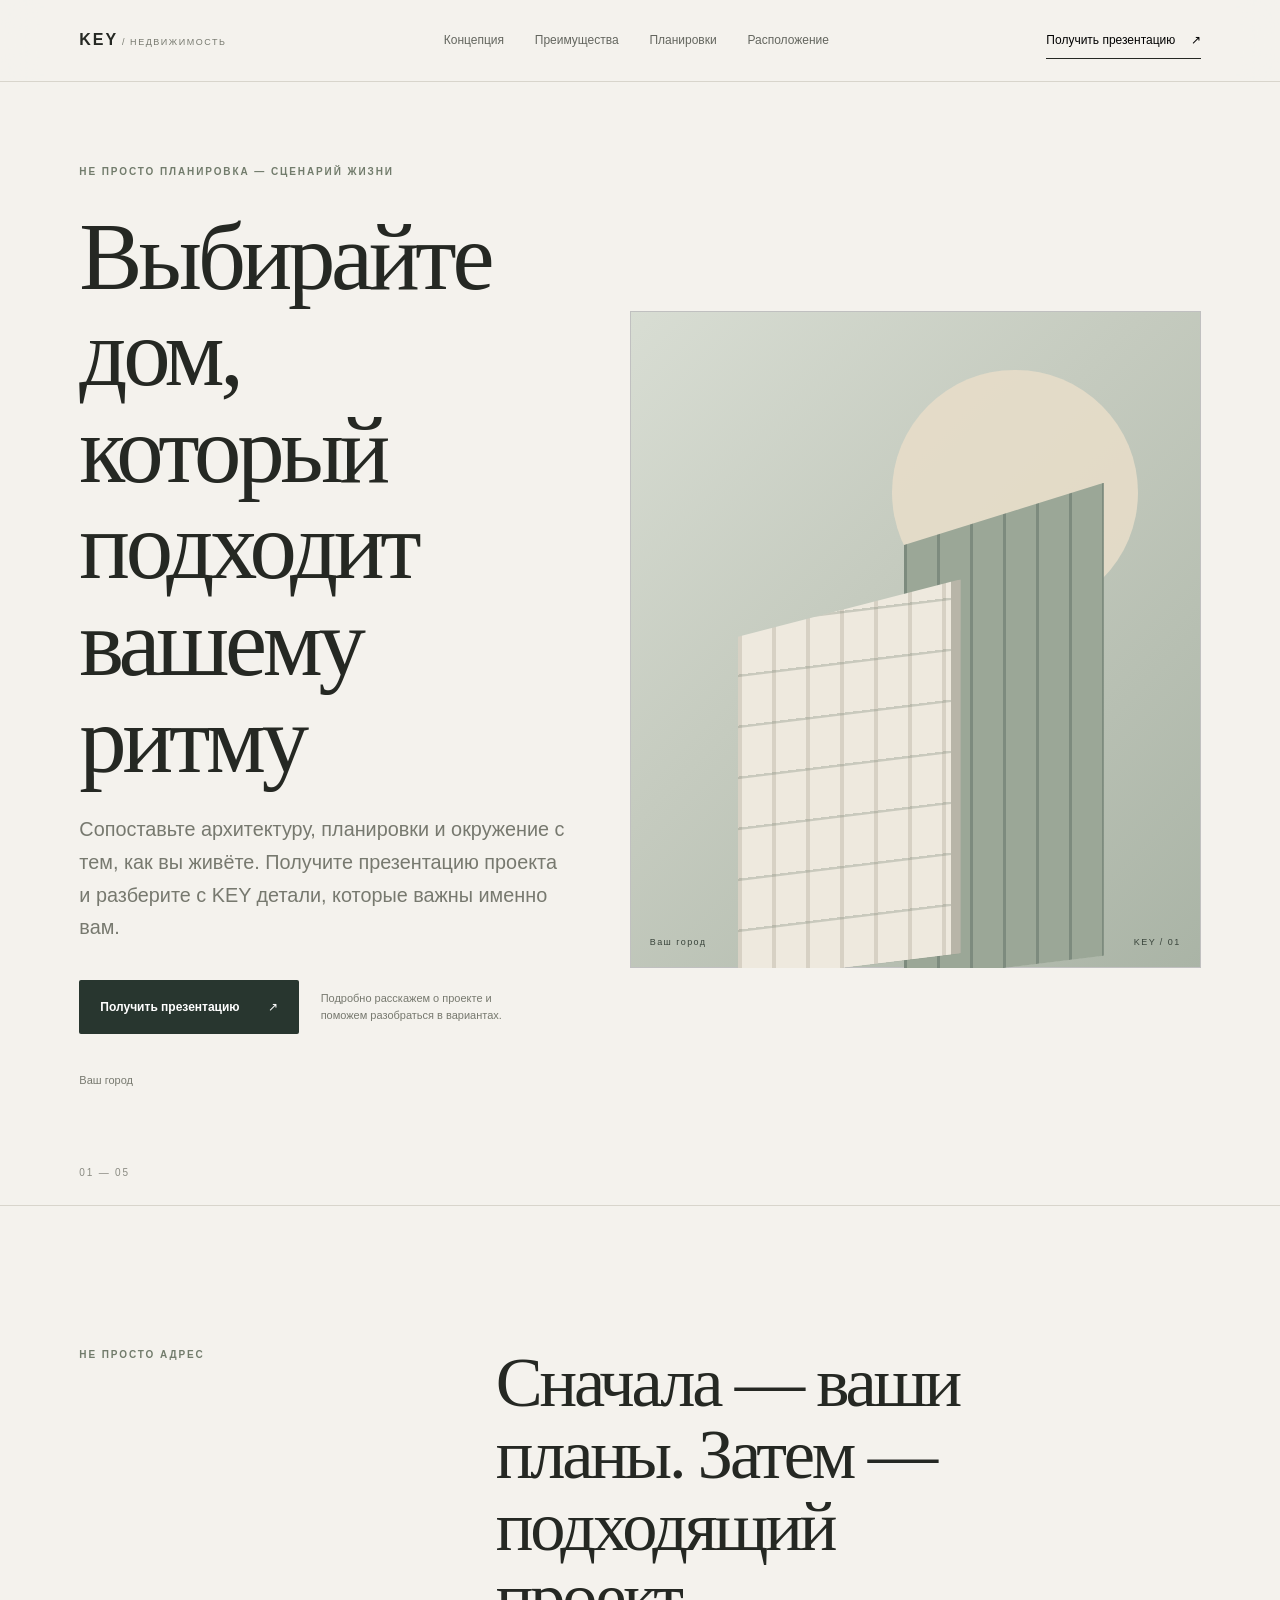
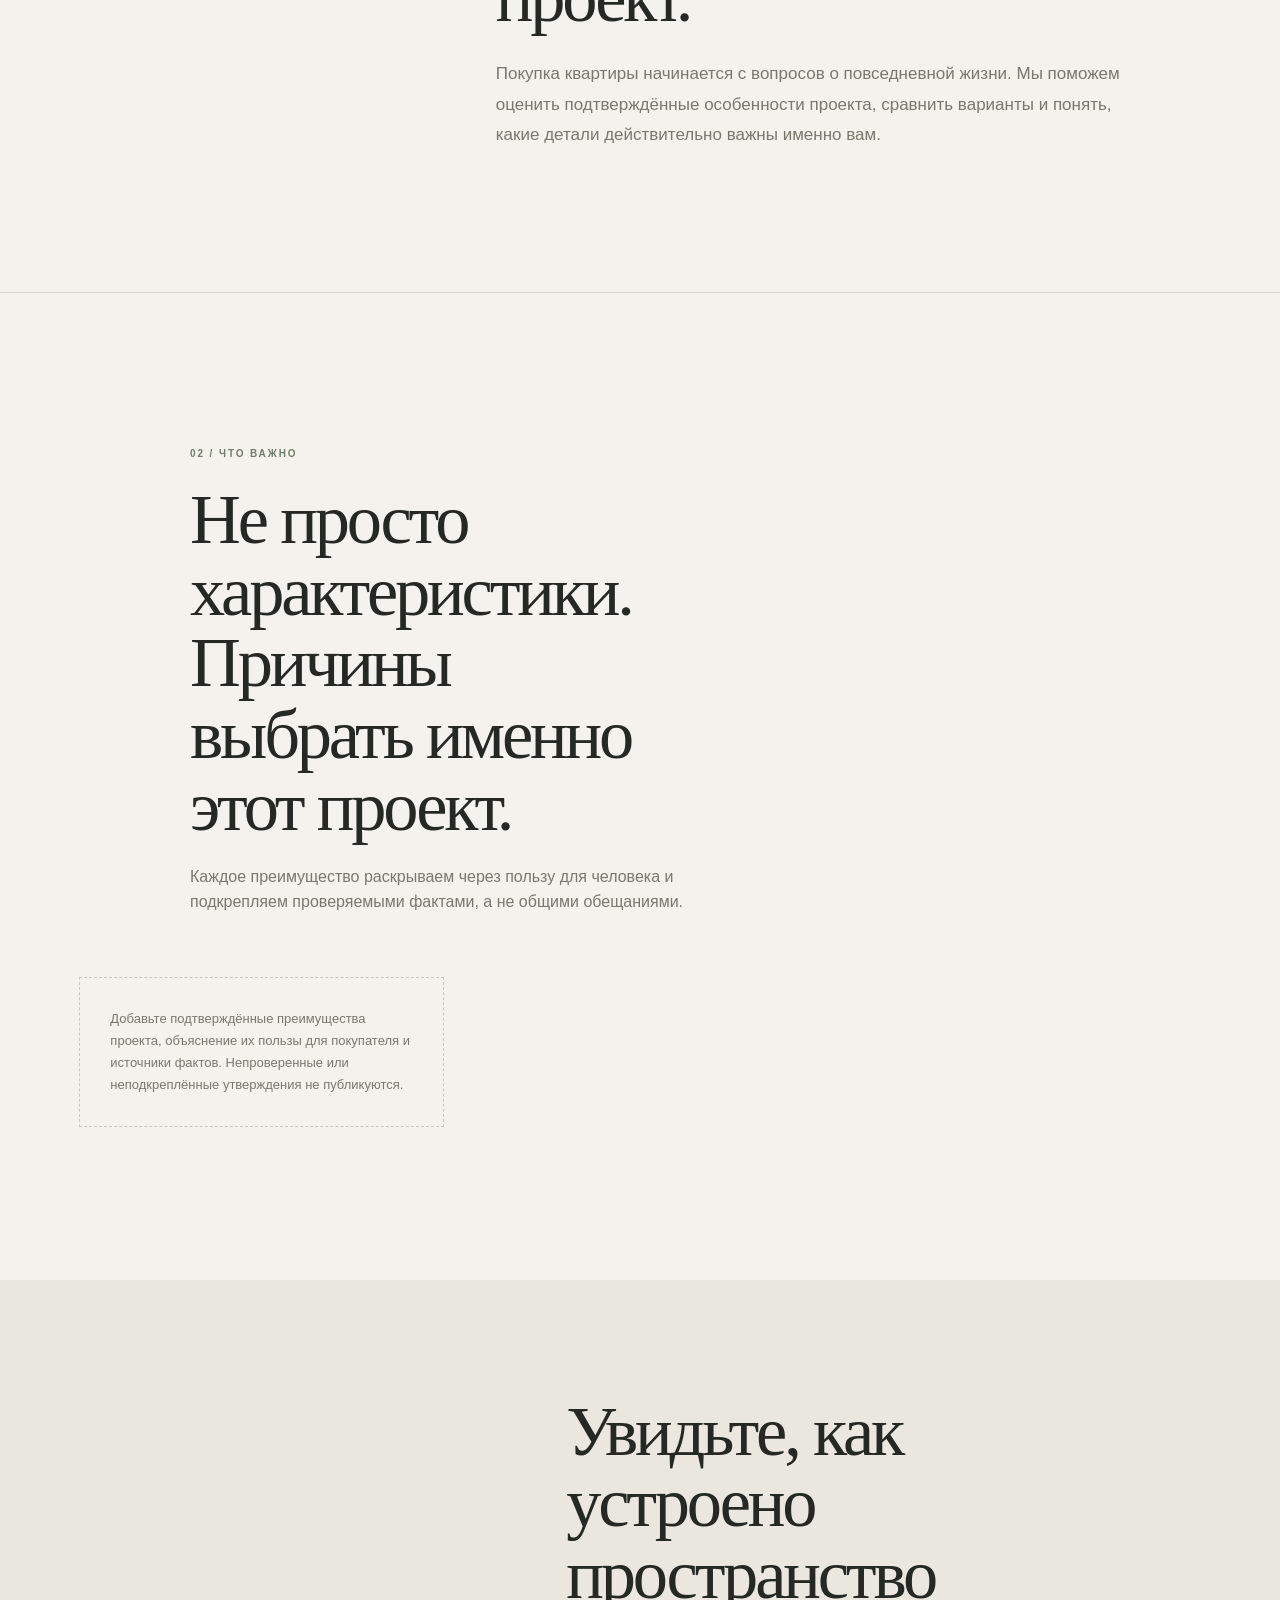
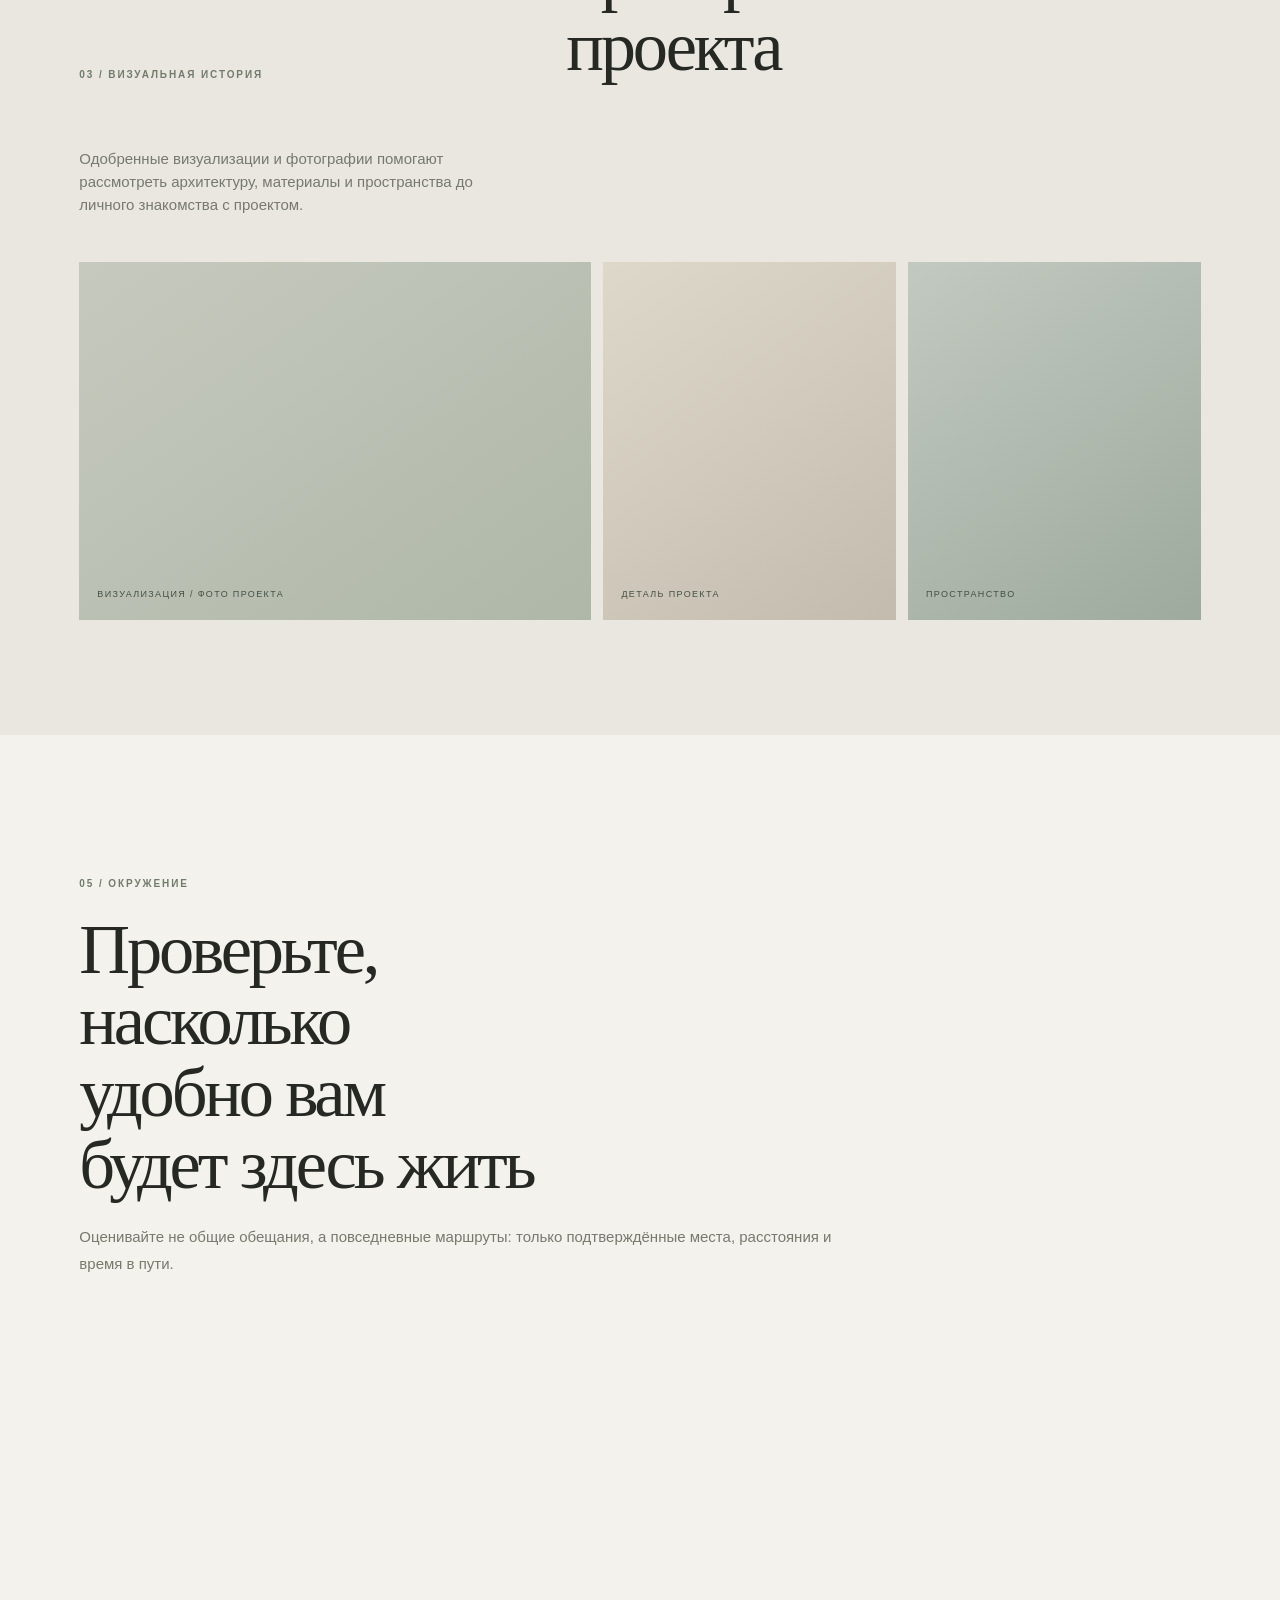
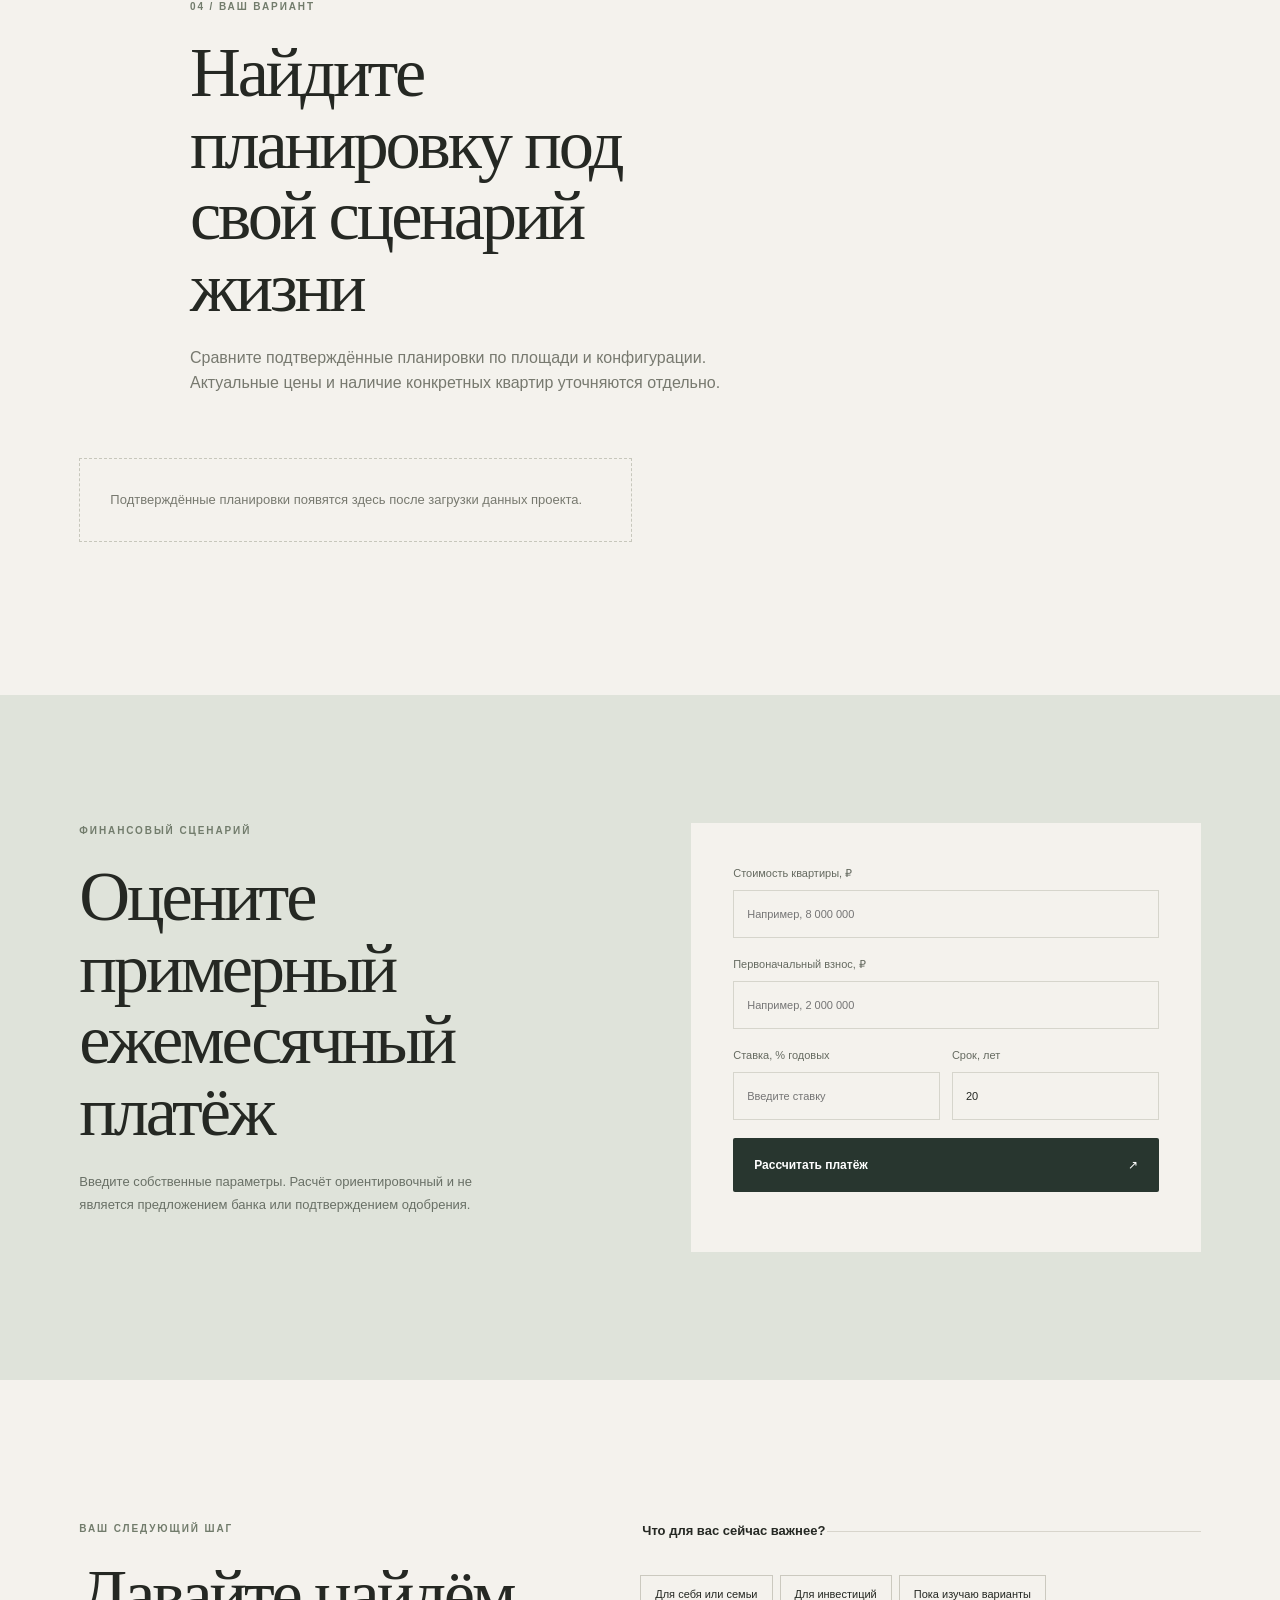
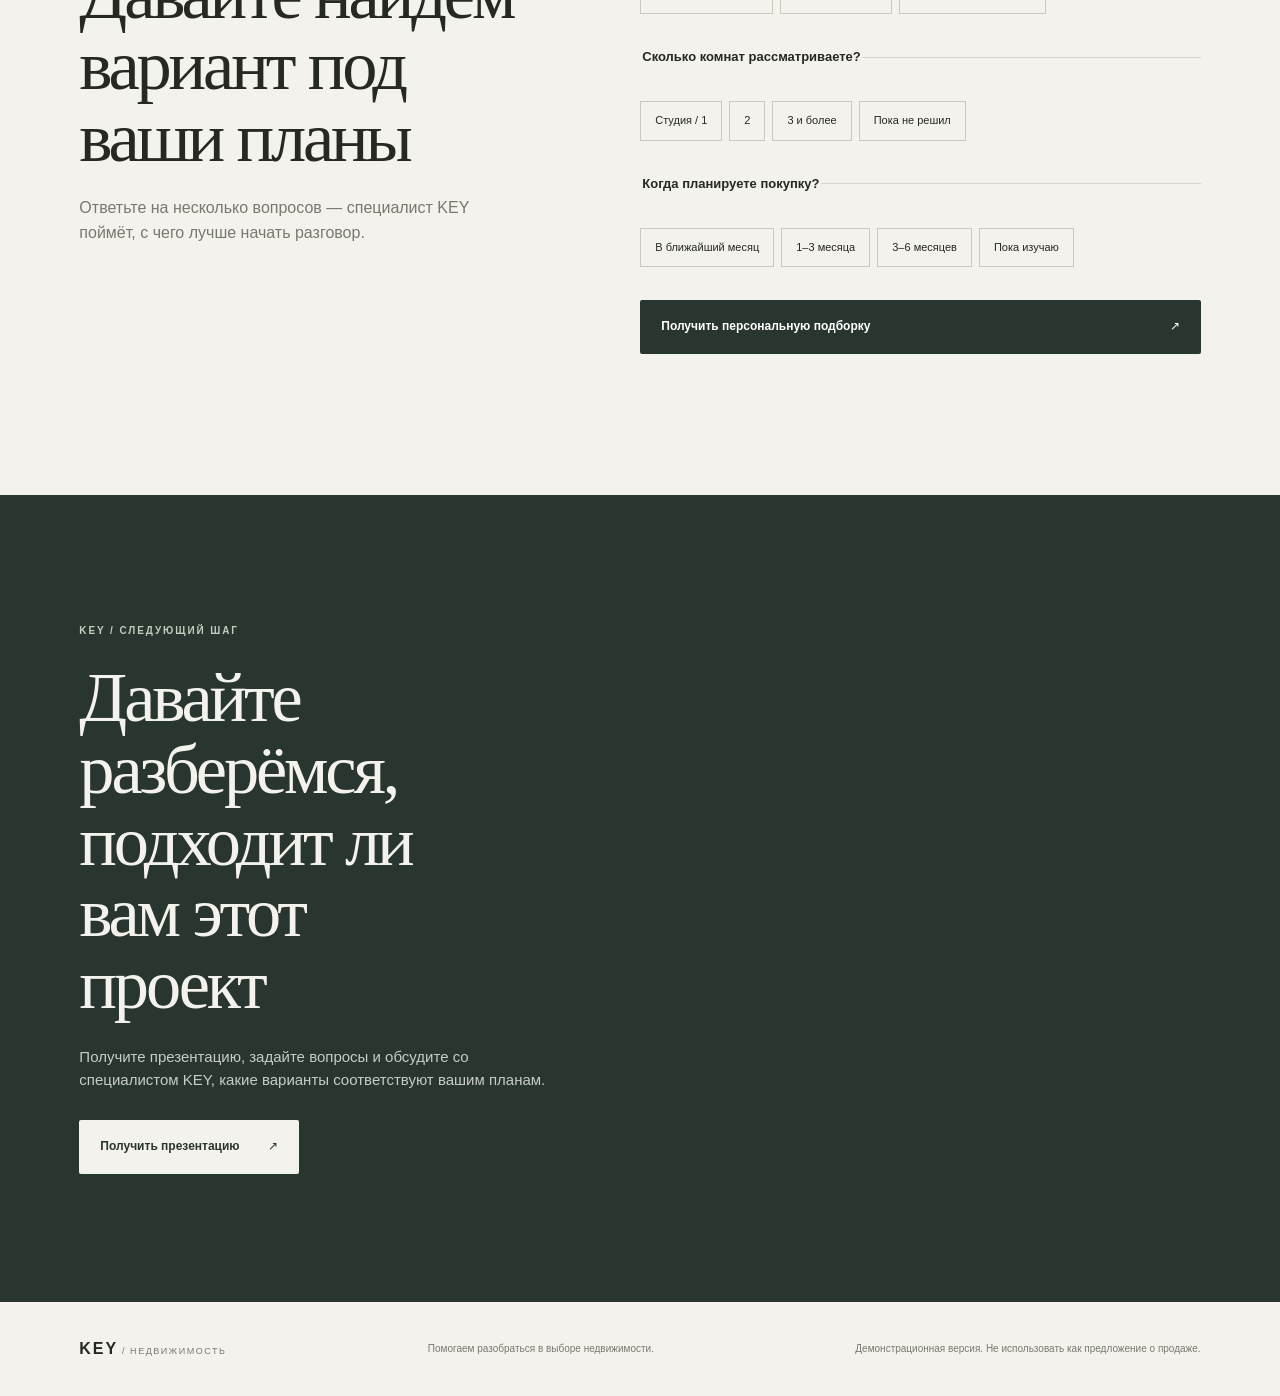
==== commit 2f202cc5: "feat: add dedicated KEY lifestyle section" ====
--- a/landing/runtime/index.html
+++ b/landing/runtime/index.html
@@ -12,7 +12,7 @@
   <header class="site-header">
     <a class="wordmark" href="#top" aria-label="KEY — в начало">KEY<span> / НЕДВИЖИМОСТЬ</span></a>
     <nav class="desktop-nav" aria-label="Навигация по странице">
-      <a href="#concept">Концепция</a><a href="#advantages">Преимущества</a><a href="#apartments">Планировки</a><a href="#location">Расположение</a>
+      <a href="#concept">Концепция</a><a href="#advantages">Преимущества</a><a href="#lifestyle">Повседневность</a><a href="#apartments">Планировки</a><a href="#location">Расположение</a>
     </nav>
     <button class="header-action" type="button" data-open-offer="presentation">Получить презентацию <span>↗</span></button>
     <button class="menu-toggle" type="button" aria-label="Открыть меню" aria-expanded="false">☰</button>
@@ -50,6 +50,14 @@
     <section class="visual-story section-shell" id="visual-story">
       <div class="visual-story-copy"><p class="eyebrow">03 / ВИЗУАЛЬНАЯ ИСТОРИЯ</p><h2 id="visual-title">Сначала почувствовать. Потом рассмотреть.</h2><p id="visual-copy">Архитектура, материалы и пространства проекта — в деталях, которые помогают представить будущую жизнь.</p></div>
       <div class="visual-grid" id="visual-grid" data-layout="mosaic"><div class="visual-placeholder visual-large"><span>ВИЗУАЛИЗАЦИЯ / ФОТО ПРОЕКТА</span></div><div class="visual-placeholder"><span>ДЕТАЛЬ ПРОЕКТА</span></div><div class="visual-placeholder"><span>ПРОСТРАНСТВО</span></div></div>
+    </section>
+
+    <section class="lifestyle-section section-shell" id="lifestyle" aria-labelledby="lifestyle-title" hidden>
+      <div class="lifestyle-heading">
+        <p class="eyebrow">ПОВСЕДНЕВНОСТЬ / СЦЕНАРИИ ЖИЗНИ</p>
+        <div><h2 id="lifestyle-title">Пространство раскрывается в повседневных моментах</h2><p id="lifestyle-intro">Посмотрите, как особенности проекта могут работать в привычных сценариях жизни.</p></div>
+      </div>
+      <div class="lifestyle-grid" id="lifestyle-grid"></div>
     </section>
 
     <section class="apartments-section section-shell" id="apartments">
--- a/landing/runtime/styles.css
+++ b/landing/runtime/styles.css
@@ -1,8 +1,9 @@
 :root{--paper:#f4f2ed;--paper-deep:#e9e6de;--ink:#252823;--muted:#77796f;--line:#d8d5cc;--forest:#28362f;--sage:#aeb8a7;--accent:#b7a98f;--gutter:clamp(22px,6.2vw,104px);font-family:'DM Sans',Arial,sans-serif;color:var(--ink);background:var(--paper);font-synthesis:none;text-rendering:optimizeLegibility}
-*{box-sizing:border-box;min-width:0}html{scroll-behavior:smooth;scroll-padding-top:90px}body{margin:0;background:var(--paper);line-height:1.55}button,input{font:inherit}button,a{-webkit-tap-highlight-color:transparent}a{color:inherit;text-decoration:none}button{cursor:pointer}img{display:block;max-width:100%}h1,h2,h3{font-family:'Playfair Display',Georgia,serif;font-weight:400;letter-spacing:-.045em;line-height:1.02;margin:0}h1{font-size:clamp(52px,7.4vw,112px);max-width:10ch}h2{font-size:clamp(39px,5.5vw,76px);max-width:13ch}p{margin:0}.site-header{height:82px;padding:0 var(--gutter);display:flex;align-items:center;justify-content:space-between;border-bottom:1px solid var(--line);position:sticky;top:0;z-index:20;background:#f4f2edeb;backdrop-filter:blur(18px)}.wordmark{font-weight:700;letter-spacing:.12em;font-size:16px}.wordmark span{font-size:9px;letter-spacing:.17em;color:var(--muted);font-weight:500}.desktop-nav{display:flex;gap:clamp(15px,2.4vw,36px);font-size:12px;color:#64665f}.desktop-nav a:hover{color:var(--ink)}.header-action{background:none;border:0;border-bottom:1px solid var(--ink);padding:9px 0;font-size:12px}.header-action span{margin-left:12px}.menu-toggle{display:none;border:0;background:none;font-size:23px}.section-shell{padding-left:var(--gutter);padding-right:var(--gutter)}.hero{min-height:calc(100svh - 82px);padding-top:clamp(54px,8vh,110px);padding-bottom:clamp(60px,9vh,110px);display:grid;grid-template-columns:minmax(0,.92fr) minmax(380px,1.08fr);gap:5vw;align-items:center;position:relative}.hero-copy{padding:10px 0 35px}.eyebrow{font-size:10px;letter-spacing:.19em;font-weight:700;color:#727c6c;text-transform:uppercase}.hero h1{margin:29px 0 25px}.hero-lead{max-width:510px;color:var(--muted);font-size:clamp(16px,1.55vw,20px);line-height:1.65}.hero-action-wrap{margin-top:36px;display:flex;align-items:center;gap:22px;flex-wrap:wrap}.button{display:inline-flex;align-items:center;justify-content:space-between;gap:28px;min-height:54px;padding:15px 20px;border:1px solid transparent;border-radius:2px;font-size:12px;font-weight:600;transition:transform .22s ease,background .22s ease,box-shadow .22s ease}.button:hover{transform:translateY(-2px)}.button:active{transform:translateY(0) scale(.985)}.button-dark{background:var(--forest);color:#fff}.button-dark:hover{background:#3a4a40;box-shadow:0 10px 28px #28362f22}.button-light{background:var(--paper);color:var(--forest)}.button-outline{background:transparent;border-color:#b7b9af;color:var(--ink)}.microcopy{font-size:11px;color:var(--muted);max-width:190px}.hero-meta{display:flex;gap:18px;margin-top:38px;font-size:11px;color:var(--muted)}.hero-index{position:absolute;bottom:25px;left:var(--gutter);font-size:10px;letter-spacing:.18em;color:#8a8b82}.hero-art{height:min(690px,73vh);min-height:440px;position:relative;overflow:hidden;background:#d8d9d0;isolation:isolate}.hero-art:before{content:"";position:absolute;inset:0;background:linear-gradient(135deg,#d8ddd3 0%,#c5cbbf 42%,#aab4a6 100%)}.art-sun{position:absolute;width:43%;aspect-ratio:1;border-radius:50%;background:#e7ddc9;right:11%;top:9%;opacity:.9}.art-building{position:absolute;bottom:0;transform:skewY(-7deg);box-shadow:20px 0 40px #34403622}.art-building-back{height:72%;width:35%;right:17%;background:repeating-linear-gradient(90deg,#7d8b7e 0 3px,#9ba797 3px 33px);clip-path:polygon(0 8%,100% 0,100% 100%,0 100%)}.art-building-front{height:57%;width:39%;right:42%;background:repeating-linear-gradient(90deg,#d7d1c4 0 4px,#eee9de 4px 34px);clip-path:polygon(0 8%,100% 0,100% 100%,0 100%);border-right:10px solid #b8b5a8}.art-building-front:after{content:"";position:absolute;inset:0;background:repeating-linear-gradient(0deg,transparent 0 48px,#7f8a7b55 49px 51px)}.art-caption{position:absolute;bottom:18px;left:20px;right:20px;display:flex;justify-content:space-between;font-size:9px;letter-spacing:.16em;color:#39443b}.intro-band{padding-top:clamp(75px,11vw,150px);padding-bottom:clamp(75px,11vw,150px);display:grid;grid-template-columns:1fr 2fr;gap:5vw;border-top:1px solid var(--line);border-bottom:1px solid var(--line)}.intro-band h2{max-width:14ch}.intro-band p:not(.eyebrow){max-width:650px;color:var(--muted);font-size:17px;line-height:1.8;margin-top:25px}.editorial-section,.apartments-section{padding-top:clamp(90px,12vw,165px);padding-bottom:clamp(90px,12vw,165px)}.section-heading{max-width:900px;margin:0 auto 62px}.section-heading h2{margin:22px 0}.section-heading>p:last-child{max-width:580px;color:var(--muted);font-size:16px}.advantage-grid{display:grid;grid-template-columns:repeat(3,minmax(0,1fr));gap:14px}.advantage-card{background:var(--paper-deep);padding:30px;min-height:250px;display:flex;flex-direction:column;align-items:flex-start}.card-index{font-size:10px;color:#82877a;letter-spacing:.15em}.advantage-card h3{font-size:29px;margin:38px 0 14px}.advantage-card p{font-size:13px;color:#65695f;line-height:1.7}.advantage-card small{margin-top:auto;padding-top:18px;font-size:10px;color:#85877e}.empty-state{padding:30px;border:1px dashed #c7c7bc;color:var(--muted);font-size:13px;line-height:1.7}.visual-story{padding-top:clamp(75px,9vw,125px);padding-bottom:clamp(75px,9vw,125px);background:#e9e7e0}.visual-story-copy{display:grid;grid-template-columns:1fr 1.5fr;gap:5vw;align-items:end;margin-bottom:45px}.visual-story-copy h2{max-width:12ch}.visual-story-copy>p:last-child{max-width:450px;color:var(--muted);font-size:15px}.visual-grid{display:grid;grid-template-columns:1.4fr .8fr .8fr;grid-template-rows:clamp(180px,28vw,380px);gap:12px}.visual-placeholder{background:linear-gradient(145deg,#c6cabe,#aeb7a8);display:flex;align-items:flex-end;padding:18px;color:#445044;font-size:9px;letter-spacing:.15em}.visual-placeholder:nth-child(2){background:linear-gradient(145deg,#ded8cb,#c3bcae)}.visual-placeholder:nth-child(3){background:linear-gradient(145deg,#c2c9c0,#9eaa9e)}.media-tile{position:relative;margin:0;overflow:hidden;background:#d7d8d0;min-height:180px}.media-tile-main{grid-row:span 1}.media-tile img{width:100%;height:100%;object-fit:cover}.media-tile figcaption{position:absolute;bottom:12px;left:14px;color:#fff;font-size:9px;letter-spacing:.1em;text-shadow:0 1px 8px #0008}.plan-grid{display:grid;grid-template-columns:repeat(2,minmax(0,1fr));gap:16px}.plan-card{background:#e9e7e0;display:grid;grid-template-columns:minmax(0,1fr) minmax(0,.9fr);min-height:270px}.plan-card>img{width:100%;height:100%;min-height:260px;object-fit:contain;background:#f8f7f3;padding:20px}.plan-card-copy{padding:26px;display:flex;flex-direction:column;align-items:flex-start}.plan-card h3{font-size:28px;margin:18px 0 10px}.plan-card p{color:var(--muted);font-size:12px;margin-bottom:20px}.plan-card .button{margin-top:auto}.location-section{padding-top:clamp(85px,11vw,145px);padding-bottom:clamp(85px,11vw,145px);display:grid;grid-template-columns:1.1fr .9fr;gap:7vw;align-items:center}.location-art{min-height:420px;background:#e5e3db;position:relative;overflow:hidden;display:grid;place-items:center}.location-art img{width:100%;height:100%;min-height:420px;object-fit:cover}.location-art[hidden]{display:none}.location-section:not(.has-map){grid-template-columns:minmax(0,1fr)}.location-section:not(.has-map) .location-copy{max-width:780px}#location-map[hidden],#location-map-caption[hidden]{display:none}.map-orbit{width:70%;aspect-ratio:1;border:1px solid #aeb4a7;border-radius:50%;position:relative}.map-orbit:before,.map-orbit:after{content:"";position:absolute;inset:15%;border:1px solid #bbc0b5;border-radius:50%}.map-orbit:after{inset:32%}.map-point{position:absolute;width:12px;height:12px;border-radius:50%;background:var(--forest);box-shadow:0 0 0 7px #28362f18}.point-a{top:29%;left:43%}.point-b{top:52%;right:27%}.point-c{bottom:25%;left:30%}.location-art>span{position:absolute;bottom:20px;left:22px;padding:8px 10px;background:#f4f2eddd;font-size:9px;letter-spacing:.15em;color:#39443b}.location-copy h2{margin:22px 0}.location-copy>p:not(.eyebrow){color:var(--muted);font-size:15px;line-height:1.8}.location-list{list-style:none;padding:0;margin:28px 0 0}.location-list li{display:flex;justify-content:space-between;gap:18px;padding:14px 0;border-top:1px solid var(--line);font-size:12px}.location-list span{color:var(--muted);text-align:right}.calculator-section{padding-top:clamp(80px,10vw,130px);padding-bottom:clamp(80px,10vw,130px);background:#dfe3da;display:grid;grid-template-columns:1fr 1fr;gap:8vw;align-items:start}.calculator-copy h2{margin:22px 0}.calculator-copy>p:last-child{max-width:440px;color:#697066;font-size:13px;line-height:1.8}.calculator{background:#f4f2ed;padding:clamp(22px,4vw,42px);display:grid;gap:18px}.calculator label,.lead-form>label{display:grid;gap:8px;font-size:11px;color:#656a60}.calculator input,.lead-form input:not([type=checkbox]){width:100%;height:48px;border:1px solid #d6d5cc;background:transparent;padding:0 13px;color:var(--ink);border-radius:0;outline:none}.calculator input:focus,.lead-form input:focus{border-color:#53664f;box-shadow:0 0 0 2px #53664f22}.calculator-row{display:grid;grid-template-columns:1fr 1fr;gap:12px}.payment-result{display:grid;gap:5px}.payment-result span{font-size:10px;color:var(--muted)}.payment-result strong{font:32px 'Playfair Display',Georgia,serif}.text-action{border:0;background:none;padding:0;text-align:left;text-decoration:underline;text-underline-offset:4px;font-size:11px;color:var(--forest);cursor:pointer}.selection-section{padding-top:clamp(85px,11vw,145px);padding-bottom:clamp(85px,11vw,145px);display:grid;grid-template-columns:.9fr 1.1fr;gap:8vw}.selection-copy h2{margin:22px 0}.selection-copy>p:last-child{color:var(--muted);max-width:400px}.selection-form{display:grid;gap:25px}.selection-form fieldset{border:0;border-top:1px solid var(--line);padding:20px 0 0;margin:0}.selection-form legend{font-size:13px;font-weight:600;margin-bottom:14px}.choice{display:inline-flex;margin:0 7px 8px 0;cursor:pointer}.choice input{position:absolute;opacity:0;pointer-events:none}.choice span{display:block;padding:10px 14px;border:1px solid #cbc9bf;font-size:11px}.choice input:checked+span{background:var(--forest);border-color:var(--forest);color:#fff}.choice input:focus-visible+span{outline:3px solid #78866e;outline-offset:3px}.closing-section{padding-top:clamp(75px,10vw,135px);padding-bottom:clamp(75px,10vw,135px);background:var(--forest);color:#f4f2ed}.closing-section h2{max-width:12ch;margin:24px 0}.closing-section>p:not(.eyebrow){max-width:470px;color:#c7cdc4;font-size:15px;margin-bottom:28px}.closing-section .eyebrow{color:#c4cdbd}.site-footer{padding:35px var(--gutter);display:flex;justify-content:space-between;align-items:center;gap:18px;flex-wrap:wrap}.site-footer p,.site-footer>span{font-size:10px;color:var(--muted)}.lead-dialog{width:min(520px,calc(100% - 28px));max-height:min(92svh,850px);overflow:auto;border:0;padding:0;background:var(--paper);color:var(--ink);box-shadow:0 24px 90px #1115}.lead-dialog::backdrop{background:#1d241f99;backdrop-filter:blur(5px)}.dialog-close-form{display:flex;justify-content:flex-end;padding:14px 18px 0}.icon-close{border:0;background:none;font-size:28px;color:var(--ink)}.dialog-content{padding:12px clamp(24px,5vw,42px) 40px}.dialog-content h2{font-size:42px;margin:18px 0}.dialog-content>p:not(.eyebrow){font-size:13px;color:var(--muted);margin-bottom:18px}.dialog-context{padding:12px;background:#e8e6df;font-size:11px;margin:15px 0}.lead-form{display:grid;gap:16px}.consent{display:grid!important;grid-template-columns:18px 1fr;align-items:start;gap:10px!important;font-size:10px!important;line-height:1.5}.consent input{margin:2px 0}.consent a{text-decoration:underline}.form-status{font-size:10px;color:var(--muted);line-height:1.6}.button:focus-visible,a:focus-visible,.icon-close:focus-visible,.header-action:focus-visible{outline:3px solid #71836a;outline-offset:4px}.button:disabled{opacity:.6;cursor:wait}
+*{box-sizing:border-box;min-width:0}html{scroll-behavior:smooth;scroll-padding-top:90px}body{margin:0;background:var(--paper);line-height:1.55}button,input{font:inherit}button,a{-webkit-tap-highlight-color:transparent}a{color:inherit;text-decoration:none}button{cursor:pointer}img{display:block;max-width:100%}h1,h2,h3{font-family:'Playfair Display',Georgia,serif;font-weight:400;letter-spacing:-.045em;line-height:1.02;margin:0}h1{font-size:clamp(52px,7.4vw,112px);max-width:10ch}h2{font-size:clamp(39px,5.5vw,76px);max-width:13ch}p{margin:0}.site-header{height:82px;padding:0 var(--gutter);display:flex;align-items:center;justify-content:space-between;border-bottom:1px solid var(--line);position:sticky;top:0;z-index:20;background:#f4f2edeb;backdrop-filter:blur(18px)}.wordmark{font-weight:700;letter-spacing:.12em;font-size:16px}.wordmark span{font-size:9px;letter-spacing:.17em;color:var(--muted);font-weight:500}.desktop-nav{display:flex;gap:clamp(15px,2.4vw,36px);font-size:12px;color:#64665f}.desktop-nav a:hover{color:var(--ink)}.header-action{background:none;border:0;border-bottom:1px solid var(--ink);padding:9px 0;font-size:12px}.header-action span{margin-left:12px}.menu-toggle{display:none;border:0;background:none;font-size:23px}.section-shell{padding-left:var(--gutter);padding-right:var(--gutter)}.hero{min-height:calc(100svh - 82px);padding-top:clamp(54px,8vh,110px);padding-bottom:clamp(60px,9vh,110px);display:grid;grid-template-columns:minmax(0,.92fr) minmax(380px,1.08fr);gap:5vw;align-items:center;position:relative}.hero-copy{padding:10px 0 35px}.eyebrow{font-size:10px;letter-spacing:.19em;font-weight:700;color:#727c6c;text-transform:uppercase}.hero h1{margin:29px 0 25px}.hero-lead{max-width:510px;color:var(--muted);font-size:clamp(16px,1.55vw,20px);line-height:1.65}.hero-action-wrap{margin-top:36px;display:flex;align-items:center;gap:22px;flex-wrap:wrap}.button{display:inline-flex;align-items:center;justify-content:space-between;gap:28px;min-height:54px;padding:15px 20px;border:1px solid transparent;border-radius:2px;font-size:12px;font-weight:600;transition:transform .22s ease,background .22s ease,box-shadow .22s ease}.button:hover{transform:translateY(-2px)}.button:active{transform:translateY(0) scale(.985)}.button-dark{background:var(--forest);color:#fff}.button-dark:hover{background:#3a4a40;box-shadow:0 10px 28px #28362f22}.button-light{background:var(--paper);color:var(--forest)}.button-outline{background:transparent;border-color:#b7b9af;color:var(--ink)}.microcopy{font-size:11px;color:var(--muted);max-width:190px}.hero-meta{display:flex;gap:18px;margin-top:38px;font-size:11px;color:var(--muted)}.hero-index{position:absolute;bottom:25px;left:var(--gutter);font-size:10px;letter-spacing:.18em;color:#8a8b82}.hero-art{height:min(690px,73vh);min-height:440px;position:relative;overflow:hidden;background:#d8d9d0;isolation:isolate}.hero-art:before{content:"";position:absolute;inset:0;background:linear-gradient(135deg,#d8ddd3 0%,#c5cbbf 42%,#aab4a6 100%)}.art-sun{position:absolute;width:43%;aspect-ratio:1;border-radius:50%;background:#e7ddc9;right:11%;top:9%;opacity:.9}.art-building{position:absolute;bottom:0;transform:skewY(-7deg);box-shadow:20px 0 40px #34403622}.art-building-back{height:72%;width:35%;right:17%;background:repeating-linear-gradient(90deg,#7d8b7e 0 3px,#9ba797 3px 33px);clip-path:polygon(0 8%,100% 0,100% 100%,0 100%)}.art-building-front{height:57%;width:39%;right:42%;background:repeating-linear-gradient(90deg,#d7d1c4 0 4px,#eee9de 4px 34px);clip-path:polygon(0 8%,100% 0,100% 100%,0 100%);border-right:10px solid #b8b5a8}.art-building-front:after{content:"";position:absolute;inset:0;background:repeating-linear-gradient(0deg,transparent 0 48px,#7f8a7b55 49px 51px)}.art-caption{position:absolute;bottom:18px;left:20px;right:20px;display:flex;justify-content:space-between;font-size:9px;letter-spacing:.16em;color:#39443b}.intro-band{padding-top:clamp(75px,11vw,150px);padding-bottom:clamp(75px,11vw,150px);display:grid;grid-template-columns:1fr 2fr;gap:5vw;border-top:1px solid var(--line);border-bottom:1px solid var(--line)}.intro-band h2{max-width:14ch}.intro-band p:not(.eyebrow){max-width:650px;color:var(--muted);font-size:17px;line-height:1.8;margin-top:25px}.editorial-section,.apartments-section{padding-top:clamp(90px,12vw,165px);padding-bottom:clamp(90px,12vw,165px)}.section-heading{max-width:900px;margin:0 auto 62px}.section-heading h2{margin:22px 0}.section-heading>p:last-child{max-width:580px;color:var(--muted);font-size:16px}.advantage-grid{display:grid;grid-template-columns:repeat(3,minmax(0,1fr));gap:14px}.advantage-card{background:var(--paper-deep);padding:30px;min-height:250px;display:flex;flex-direction:column;align-items:flex-start}.card-index{font-size:10px;color:#82877a;letter-spacing:.15em}.advantage-card h3{font-size:29px;margin:38px 0 14px}.advantage-card p{font-size:13px;color:#65695f;line-height:1.7}.advantage-card small{margin-top:auto;padding-top:18px;font-size:10px;color:#85877e}.empty-state{padding:30px;border:1px dashed #c7c7bc;color:var(--muted);font-size:13px;line-height:1.7}.visual-story{padding-top:clamp(75px,9vw,125px);padding-bottom:clamp(75px,9vw,125px);background:#e9e7e0}.visual-story-copy{display:grid;grid-template-columns:1fr 1.5fr;gap:5vw;align-items:end;margin-bottom:45px}.visual-story-copy h2{max-width:12ch}.visual-story-copy>p:last-child{max-width:450px;color:var(--muted);font-size:15px}.visual-grid{display:grid;grid-template-columns:1.4fr .8fr .8fr;grid-template-rows:clamp(180px,28vw,380px);gap:12px}.visual-placeholder{background:linear-gradient(145deg,#c6cabe,#aeb7a8);display:flex;align-items:flex-end;padding:18px;color:#445044;font-size:9px;letter-spacing:.15em}.visual-placeholder:nth-child(2){background:linear-gradient(145deg,#ded8cb,#c3bcae)}.visual-placeholder:nth-child(3){background:linear-gradient(145deg,#c2c9c0,#9eaa9e)}.media-tile{position:relative;margin:0;overflow:hidden;background:#d7d8d0;min-height:180px}.media-tile-main{grid-row:span 1}.media-tile img{width:100%;height:100%;object-fit:cover}.media-tile figcaption{position:absolute;bottom:12px;left:14px;color:#fff;font-size:9px;letter-spacing:.1em;text-shadow:0 1px 8px #0008}.plan-grid{display:grid;grid-template-columns:repeat(2,minmax(0,1fr));gap:16px}.plan-card{background:#e9e7e0;display:grid;grid-template-columns:minmax(0,1fr) minmax(0,.9fr);min-height:270px}.plan-preview-trigger{position:relative;display:block;width:100%;min-height:260px;padding:20px;border:0;background:#f8f7f3;cursor:zoom-in;overflow:hidden}.plan-preview-trigger img{width:100%;height:100%;min-height:220px;object-fit:contain;transition:transform .35s ease}.plan-preview-trigger:hover img{transform:scale(1.035)}.plan-preview-trigger>span{position:absolute;left:12px;bottom:12px;padding:8px 10px;background:#f4f2edeb;color:var(--ink);font-size:10px;letter-spacing:.04em}.plan-preview-trigger:focus-visible{outline:3px solid #71836a;outline-offset:-5px}.plan-card-copy{padding:26px;display:flex;flex-direction:column;align-items:flex-start}.plan-card h3{font-size:28px;margin:18px 0 10px}.plan-card p{color:var(--muted);font-size:12px;margin-bottom:20px}.plan-card .button{margin-top:auto}.plan-preview-dialog{width:min(1120px,calc(100% - 28px));max-width:1120px;max-height:92svh;overflow:auto;border:0;padding:0;background:var(--paper);color:var(--ink);box-shadow:0 24px 90px #1115}.plan-preview-dialog::backdrop{background:#1d241fbb;backdrop-filter:blur(5px)}.plan-preview-close-form{display:flex;justify-content:flex-end;padding:12px 18px 0}.plan-preview-layout{display:grid;grid-template-columns:minmax(0,1.45fr) minmax(260px,.75fr);gap:clamp(22px,4vw,48px);padding:0 clamp(18px,3vw,36px) clamp(24px,4vw,42px)}.plan-preview-visual{min-height:300px;max-height:70svh;background:#f8f7f3;display:grid;place-items:center}.plan-preview-visual img{width:100%;height:100%;max-height:70svh;object-fit:contain}.plan-preview-copy{display:flex;flex-direction:column;align-items:flex-start;justify-content:center;gap:18px}.plan-preview-copy h2{font-size:clamp(32px,4vw,54px)}.plan-preview-copy>p:not(.eyebrow){font-size:13px;color:var(--muted);line-height:1.7}.plan-preview-copy .button{margin-top:12px}.plan-preview-dialog[open]{animation:plan-preview-in .22s ease-out}@keyframes plan-preview-in{from{opacity:0;transform:translateY(8px) scale(.99)}to{opacity:1;transform:translateY(0) scale(1)}}
+.location-section{padding-top:clamp(85px,11vw,145px);padding-bottom:clamp(85px,11vw,145px);display:grid;grid-template-columns:1.1fr .9fr;gap:7vw;align-items:center}.location-art{min-height:420px;background:#e5e3db;position:relative;overflow:hidden;display:grid;place-items:center}.location-art img{width:100%;height:100%;min-height:420px;object-fit:cover}.location-art[hidden]{display:none}.location-section:not(.has-map){grid-template-columns:minmax(0,1fr)}.location-section:not(.has-map) .location-copy{max-width:780px}#location-map[hidden],#location-map-caption[hidden]{display:none}.map-orbit{width:70%;aspect-ratio:1;border:1px solid #aeb4a7;border-radius:50%;position:relative}.map-orbit:before,.map-orbit:after{content:"";position:absolute;inset:15%;border:1px solid #bbc0b5;border-radius:50%}.map-orbit:after{inset:32%}.map-point{position:absolute;width:12px;height:12px;border-radius:50%;background:var(--forest);box-shadow:0 0 0 7px #28362f18}.point-a{top:29%;left:43%}.point-b{top:52%;right:27%}.point-c{bottom:25%;left:30%}.location-art>span{position:absolute;bottom:20px;left:22px;padding:8px 10px;background:#f4f2eddd;font-size:9px;letter-spacing:.15em;color:#39443b}.location-copy h2{margin:22px 0}.location-copy>p:not(.eyebrow){color:var(--muted);font-size:15px;line-height:1.8}.location-list{list-style:none;padding:0;margin:28px 0 0}.location-list li{display:flex;justify-content:space-between;gap:18px;padding:14px 0;border-top:1px solid var(--line);font-size:12px}.location-list span{color:var(--muted);text-align:right}.calculator-section{padding-top:clamp(80px,10vw,130px);padding-bottom:clamp(80px,10vw,130px);background:#dfe3da;display:grid;grid-template-columns:1fr 1fr;gap:8vw;align-items:start}.calculator-copy h2{margin:22px 0}.calculator-copy>p:last-child{max-width:440px;color:#697066;font-size:13px;line-height:1.8}.calculator{background:#f4f2ed;padding:clamp(22px,4vw,42px);display:grid;gap:18px}.calculator label,.lead-form>label{display:grid;gap:8px;font-size:11px;color:#656a60}.calculator input,.lead-form input:not([type=checkbox]){width:100%;height:48px;border:1px solid #d6d5cc;background:transparent;padding:0 13px;color:var(--ink);border-radius:0;outline:none}.calculator input:focus,.lead-form input:focus{border-color:#53664f;box-shadow:0 0 0 2px #53664f22}.calculator-row{display:grid;grid-template-columns:1fr 1fr;gap:12px}.payment-result{display:grid;gap:5px}.payment-result span{font-size:10px;color:var(--muted)}.payment-result strong{font:32px 'Playfair Display',Georgia,serif}.text-action{border:0;background:none;padding:0;text-align:left;text-decoration:underline;text-underline-offset:4px;font-size:11px;color:var(--forest);cursor:pointer}.selection-section{padding-top:clamp(85px,11vw,145px);padding-bottom:clamp(85px,11vw,145px);display:grid;grid-template-columns:.9fr 1.1fr;gap:8vw}.selection-copy h2{margin:22px 0}.selection-copy>p:last-child{color:var(--muted);max-width:400px}.selection-form{display:grid;gap:25px}.selection-form fieldset{border:0;border-top:1px solid var(--line);padding:20px 0 0;margin:0}.selection-form legend{font-size:13px;font-weight:600;margin-bottom:14px}.choice{display:inline-flex;margin:0 7px 8px 0;cursor:pointer}.choice input{position:absolute;opacity:0;pointer-events:none}.choice span{display:block;padding:10px 14px;border:1px solid #cbc9bf;font-size:11px}.choice input:checked+span{background:var(--forest);border-color:var(--forest);color:#fff}.choice input:focus-visible+span{outline:3px solid #78866e;outline-offset:3px}.closing-section{padding-top:clamp(75px,10vw,135px);padding-bottom:clamp(75px,10vw,135px);background:var(--forest);color:#f4f2ed}.closing-section h2{max-width:12ch;margin:24px 0}.closing-section>p:not(.eyebrow){max-width:470px;color:#c7cdc4;font-size:15px;margin-bottom:28px}.closing-section .eyebrow{color:#c4cdbd}.site-footer{padding:35px var(--gutter);display:flex;justify-content:space-between;align-items:center;gap:18px;flex-wrap:wrap}.site-footer p,.site-footer>span{font-size:10px;color:var(--muted)}.lead-dialog{width:min(520px,calc(100% - 28px));max-height:min(92svh,850px);overflow:auto;border:0;padding:0;background:var(--paper);color:var(--ink);box-shadow:0 24px 90px #1115}.lead-dialog::backdrop{background:#1d241f99;backdrop-filter:blur(5px)}.dialog-close-form{display:flex;justify-content:flex-end;padding:14px 18px 0}.icon-close{border:0;background:none;font-size:28px;color:var(--ink)}.dialog-content{padding:12px clamp(24px,5vw,42px) 40px}.dialog-content h2{font-size:42px;margin:18px 0}.dialog-content>p:not(.eyebrow){font-size:13px;color:var(--muted);margin-bottom:18px}.dialog-context{padding:12px;background:#e8e6df;font-size:11px;margin:15px 0}.lead-form{display:grid;gap:16px}.consent{display:grid!important;grid-template-columns:18px 1fr;align-items:start;gap:10px!important;font-size:10px!important;line-height:1.5}.consent input{margin:2px 0}.consent a{text-decoration:underline}.form-status{font-size:10px;color:var(--muted);line-height:1.6}.button:focus-visible,a:focus-visible,.icon-close:focus-visible,.header-action:focus-visible{outline:3px solid #71836a;outline-offset:4px}.button:disabled{opacity:.6;cursor:wait}
 @media(max-width:1000px){.hero{grid-template-columns:1fr 1fr;gap:3vw}.desktop-nav{gap:14px}.header-action{font-size:10px}.plan-card{grid-template-columns:1fr}.plan-card>img{height:220px;min-height:220px}.plan-card-copy{min-height:230px}.advantage-grid{grid-template-columns:repeat(2,minmax(0,1fr))}}
-@media(max-width:720px){.site-header{height:68px}.desktop-nav{display:none;position:absolute;top:67px;left:0;right:0;padding:18px var(--gutter);background:var(--paper);border-bottom:1px solid var(--line);flex-direction:column;gap:16px}.desktop-nav.nav-open{display:flex}.header-action{margin-left:auto;margin-right:18px}.menu-toggle{display:block}.hero{min-height:auto;padding-top:52px;grid-template-columns:1fr;gap:32px}.hero-copy{padding-bottom:0}.hero h1{font-size:clamp(50px,14vw,76px);max-width:9ch}.hero-art{height:58svh;min-height:330px}.hero-action-wrap{align-items:flex-start;flex-direction:column}.hero-index{display:none}.intro-band{grid-template-columns:1fr;gap:25px}.intro-band h2{font-size:clamp(40px,11vw,58px)}.advantage-grid{grid-template-columns:1fr}.advantage-card{min-height:210px}.advantage-card h3{margin-top:25px}.visual-story-copy{grid-template-columns:1fr;gap:20px}.visual-grid{grid-template-columns:1fr 1fr;grid-template-rows:260px 170px}.visual-grid .visual-placeholder:first-child,.visual-grid .media-tile-main{grid-column:span 2}.plan-grid{grid-template-columns:1fr}.plan-card{grid-template-columns:minmax(0,.95fr) minmax(0,1.05fr)}.plan-card>img{height:100%;min-height:240px;padding:8px}.plan-card-copy{padding:18px;min-height:240px}.plan-card h3{font-size:23px}.plan-card .button{padding:12px;font-size:10px;gap:8px}.location-section{grid-template-columns:1fr;gap:35px}.location-art{min-height:310px}.calculator-section{grid-template-columns:1fr;gap:30px}.selection-section{grid-template-columns:1fr;gap:35px}.site-footer{align-items:flex-start;flex-direction:column}.header-action{font-size:0;padding:9px}.header-action span{font-size:16px;margin:0}}
-@media(max-width:390px){:root{--gutter:19px}.plan-card{grid-template-columns:1fr}.plan-card>img{height:210px;min-height:210px}.plan-card-copy{min-height:210px}.calculator-row{grid-template-columns:1fr}.header-action{display:none}}
+@media(max-width:720px){.plan-preview-layout{grid-template-columns:1fr;gap:18px;padding:0 18px 24px}.plan-preview-visual{min-height:240px;max-height:52svh}.plan-preview-visual img{max-height:52svh}.plan-preview-copy{gap:12px}.plan-preview-copy .button{width:100%}.site-header{height:68px}.desktop-nav{display:none;position:absolute;top:67px;left:0;right:0;padding:18px var(--gutter);background:var(--paper);border-bottom:1px solid var(--line);flex-direction:column;gap:16px}.desktop-nav.nav-open{display:flex}.header-action{margin-left:auto;margin-right:18px}.menu-toggle{display:block}.hero{min-height:auto;padding-top:52px;grid-template-columns:1fr;gap:32px}.hero-copy{padding-bottom:0}.hero h1{font-size:clamp(50px,14vw,76px);max-width:9ch}.hero-art{height:58svh;min-height:330px}.hero-action-wrap{align-items:flex-start;flex-direction:column}.hero-index{display:none}.intro-band{grid-template-columns:1fr;gap:25px}.intro-band h2{font-size:clamp(40px,11vw,58px)}.advantage-grid{grid-template-columns:1fr}.advantage-card{min-height:210px}.advantage-card h3{margin-top:25px}.visual-story-copy{grid-template-columns:1fr;gap:20px}.visual-grid{grid-template-columns:1fr 1fr;grid-template-rows:260px 170px}.visual-grid .visual-placeholder:first-child,.visual-grid .media-tile-main{grid-column:span 2}.plan-grid{grid-template-columns:1fr}.plan-card{grid-template-columns:1fr}.plan-preview-trigger{min-height:250px;padding:14px}.plan-preview-trigger img{min-height:220px}.plan-card-copy{padding:22px;min-height:220px}.plan-card h3{font-size:23px}.plan-card .button{padding:12px;font-size:10px;gap:8px}.location-section{grid-template-columns:1fr;gap:35px}.location-art{min-height:310px}.calculator-section{grid-template-columns:1fr;gap:30px}.selection-section{grid-template-columns:1fr;gap:35px}.site-footer{align-items:flex-start;flex-direction:column}.header-action{font-size:0;padding:9px}.header-action span{font-size:16px;margin:0}}
+@media(max-width:390px){:root{--gutter:19px}.plan-card{grid-template-columns:1fr}.plan-preview-trigger{min-height:210px;padding:10px}.plan-preview-trigger img{min-height:190px}.plan-card-copy{min-height:200px}.calculator-row{grid-template-columns:1fr}.header-action{display:none}}
 @media(prefers-reduced-motion:reduce){html{scroll-behavior:auto}*,*:before,*:after{transition-duration:.01ms!important;animation-duration:.01ms!important;scroll-behavior:auto!important}}
 
 .hero-media{position:absolute;inset:0;width:100%;height:100%;object-fit:cover}.hero-art.has-media:before{display:none}.hero-art.has-media .art-sun,.hero-art.has-media .art-building{display:none}.hero-art.has-media .art-caption{color:#fff;text-shadow:0 1px 8px #0008;background:linear-gradient(transparent,#0005);padding:36px 20px 18px;left:0;right:0;bottom:0}.section-shell[hidden],.desktop-nav[hidden],.desktop-nav a[hidden]{display:none!important}
@@ -42,3 +43,19 @@
  .visual-grid[data-layout="editorial"]>.media-tile-main{grid-column:span 2;grid-row:auto}
  .visual-grid[data-layout="strip"]{grid-template-columns:repeat(5,minmax(220px,78vw));grid-template-rows:220px}
 }
+
+/* Evidence-backed advantages: keep feature, benefit and provenance visually distinct. */
+.advantage-card{min-height:260px}
+.advantage-card h3{margin:30px 0 14px}
+.advantage-evidence{margin-top:auto;padding-top:22px;border-top:1px solid #d4d2c9;display:grid;gap:6px}
+.advantage-evidence-label{font-size:9px;letter-spacing:.13em;text-transform:uppercase;color:#85877e}
+.advantage-evidence-value{font-size:10px;line-height:1.55;color:#65695f}
+@media(max-width:720px){
+  .advantage-card{min-height:0;padding:24px}
+  .advantage-card h3{margin:22px 0 12px}
+  .advantage-evidence{padding-top:16px}
+}
+
+@media(max-width:720px){
+  .advantage-grid{grid-template-columns:1fr}
+}
